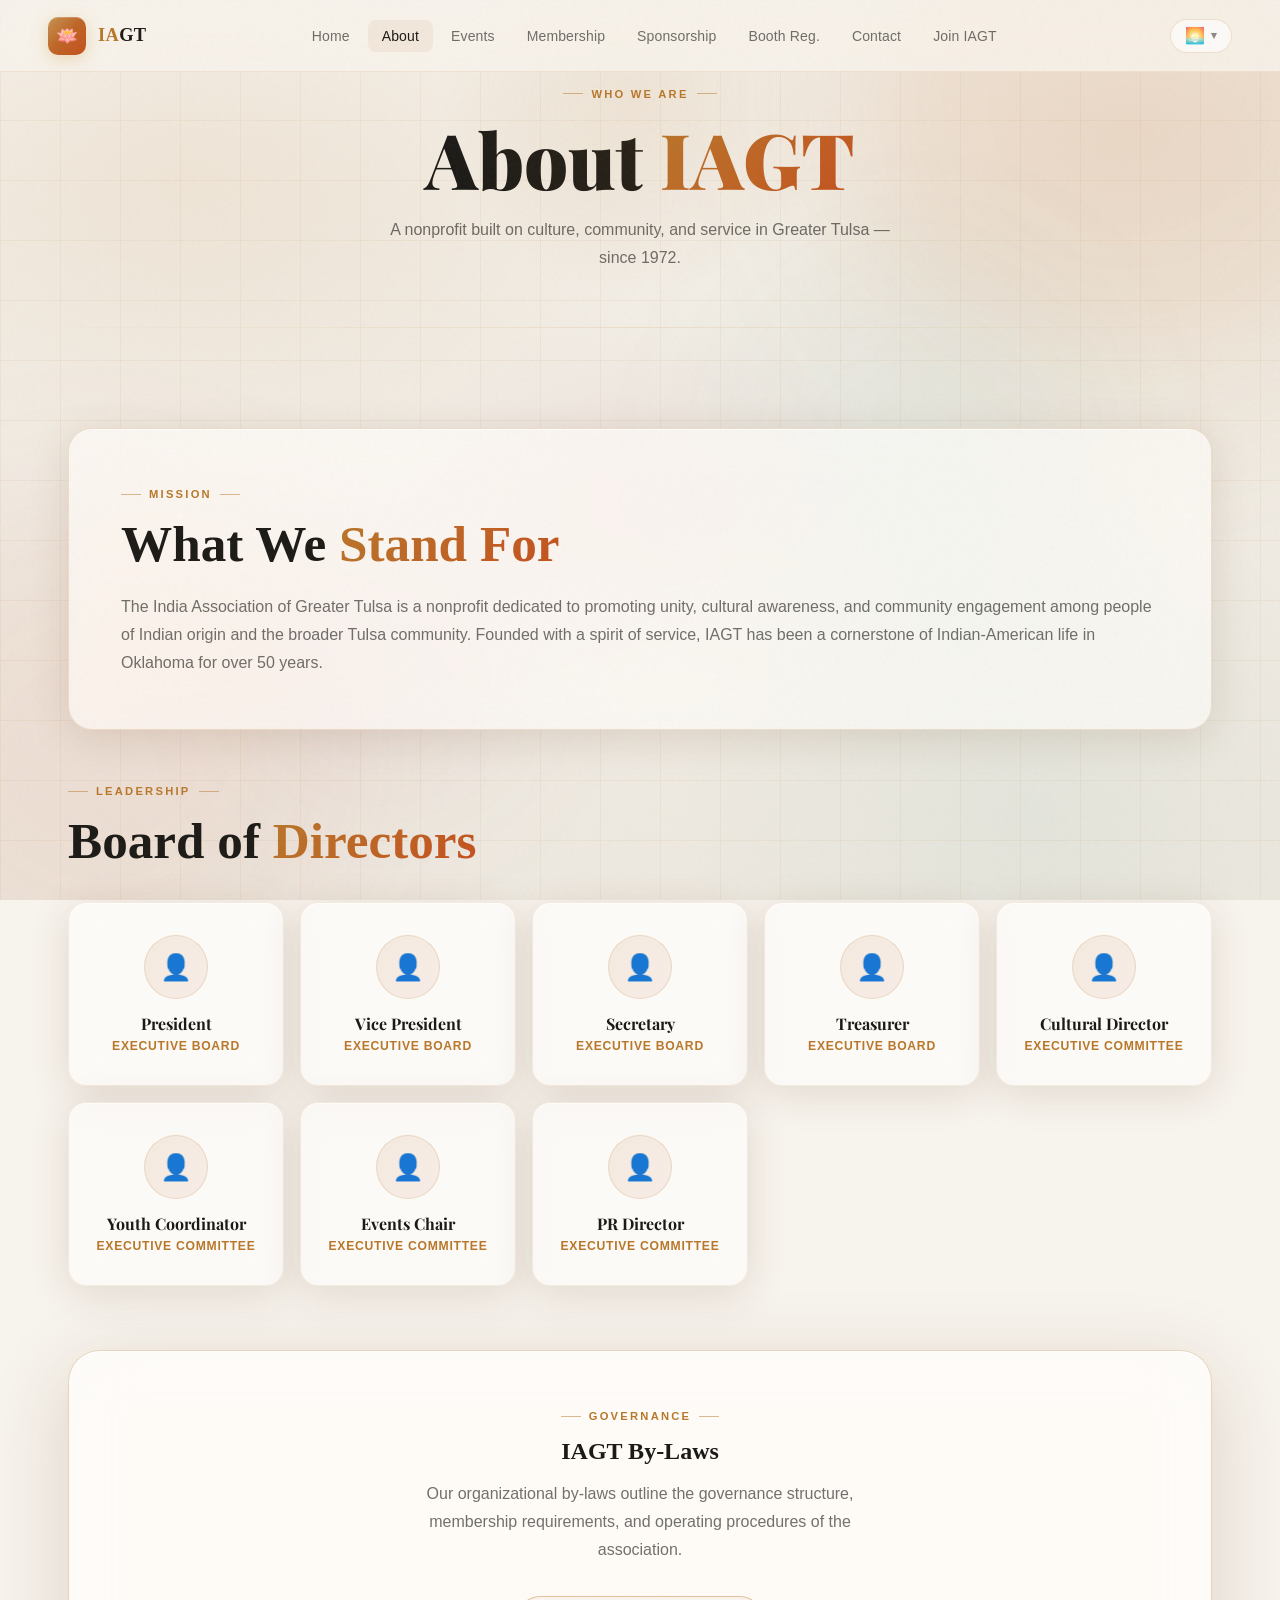
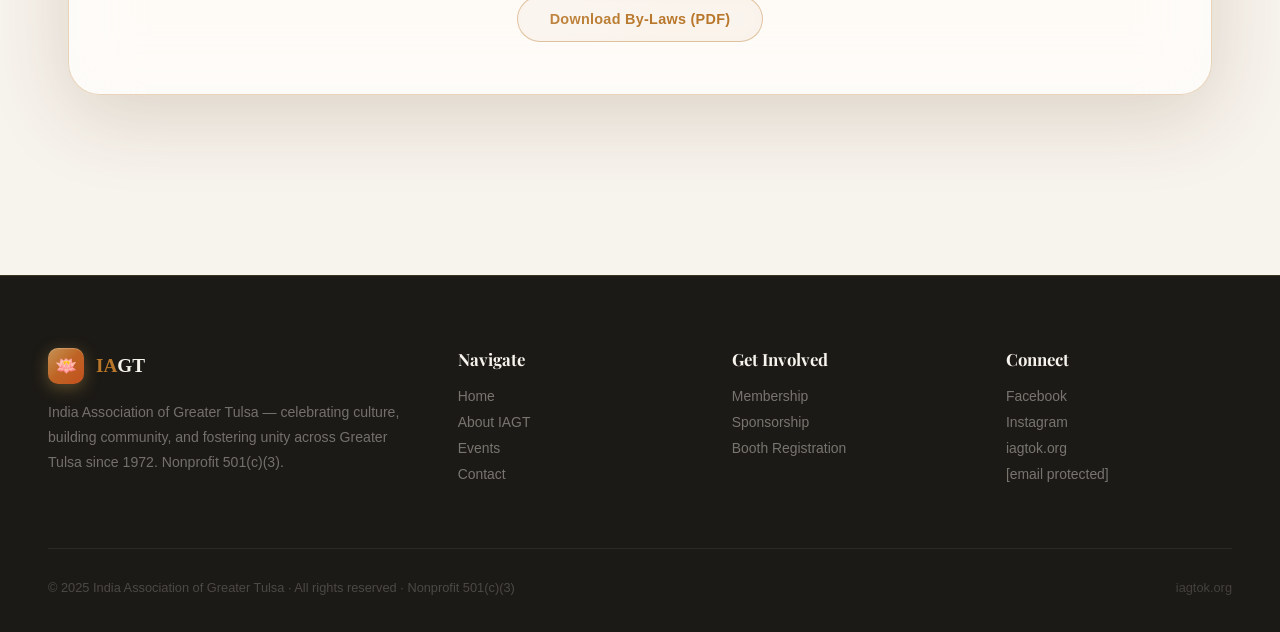
==== about.html @ c3355839 "First Commit" ====
<!DOCTYPE html>
<html lang="en" data-theme="parchment">
<head>
<meta charset="UTF-8">
<meta name="viewport" content="width=device-width, initial-scale=1.0">
<title>About — IAGT</title>
<link rel="preconnect" href="https://fonts.googleapis.com">
<link rel="preconnect" href="https://fonts.gstatic.com" crossorigin>
<link href="https://fonts.googleapis.com/css2?family=Playfair+Display:ital,wght@0,400;0,600;0,800;0,900;1,400;1,600&family=Outfit:wght@300;400;500;600;700&display=swap" rel="stylesheet">
<link rel="stylesheet" href="css/fonts.css">
<link rel="stylesheet" href="css/style.css">
</head>
<body data-active="about">

<!-- AMBIENT BACKGROUND -->
<div class="bg-scene" aria-hidden="true">
  <div class="bg-gradient"></div>
  <div class="bg-grid"></div>
  <div class="orb orb-1"></div>
  <div class="orb orb-2"></div>
  <div class="orb orb-3"></div>
  <div class="orb orb-4"></div>
</div>

<!-- ══════════════ NAVBAR ══════════════ -->
<nav id="nav">
  <a href="index.html" class="nav-logo">
    <div class="nav-logo-mark">🪷</div>
    <div class="nav-logo-text"><em>IA</em>GT</div>
  </a>
  <ul class="nav-links" id="navLinks">
    <li><a href="index.html"        data-page="home">Home</a></li>
    <li><a href="about.html"        data-page="about">About</a></li>
    <li><a href="events.html"       data-page="events">Events</a></li>
    <li><a href="membership.html"   data-page="membership">Membership</a></li>
    <li><a href="sponsorship.html"  data-page="sponsorship">Sponsorship</a></li>
    <li><a href="booth.html"        data-page="booth">Booth Reg.</a></li>
    <li><a href="contact.html"      data-page="contact">Contact</a></li>
    <li><a href="membership.html"   class="nav-cta">Join IAGT</a></li>
  </ul>
  <div class="hamburger" id="hamburger">
    <span></span><span></span><span></span>
  </div>
  <!-- THEME SWITCHER -->
  <div class="theme-switcher" id="themeSwitcher">
    <button class="theme-toggle-btn" id="themeToggleBtn" aria-label="Change theme">
      <span class="theme-icon" id="themeIcon">🌅</span>
      <span class="theme-chevron">▾</span>
    </button>
    <div class="theme-menu" id="themeMenu">
      <div class="theme-menu-title">Choose Theme</div>
      <button class="theme-option" data-theme="parchment">
        <span class="theme-swatch" style="background:linear-gradient(135deg,#F7F3ED,#B8772A)"></span>
        <span class="theme-option-text">
          <span class="theme-option-name">🌅 Parchment</span>
          <span class="theme-option-desc">Warm light</span>
        </span>
      </button>
      <button class="theme-option" data-theme="midnight">
        <span class="theme-swatch" style="background:linear-gradient(135deg,#0D0F1A,#D4A853)"></span>
        <span class="theme-option-text">
          <span class="theme-option-name">🌙 Midnight</span>
          <span class="theme-option-desc">Dark indigo</span>
        </span>
      </button>
      <button class="theme-option" data-theme="emerald">
        <span class="theme-swatch" style="background:linear-gradient(135deg,#F2F7F4,#2A7A52)"></span>
        <span class="theme-option-text">
          <span class="theme-option-name">🌿 Emerald</span>
          <span class="theme-option-desc">Fresh green</span>
        </span>
      </button>
      <button class="theme-option" data-theme="regal">
        <span class="theme-swatch" style="background:linear-gradient(135deg,#12091E,#D4A853)"></span>
        <span class="theme-option-text">
          <span class="theme-option-name">👑 Regal</span>
          <span class="theme-option-desc">Dark purple</span>
        </span>
      </button>
    </div>
  </div>
</nav>

<main>
<div class="page-hero">
    <div class="page-hero-glow"></div>
    <div class="eyebrow">Who We Are</div>
    <h1>About <span class="gold-text">IAGT</span></h1>
    <p>A nonprofit built on culture, community, and service in Greater Tulsa — since 1972.</p>
  </div>

  <div class="section">
    <div class="glass fade-up" style="padding:52px;margin-bottom:48px;">
      <div class="eyebrow">Mission</div>
      <h2 style="margin-bottom:20px;">What We <span class="gold-text">Stand For</span></h2>
      <p>The India Association of Greater Tulsa is a nonprofit dedicated to promoting unity, cultural awareness, and community engagement among people of Indian origin and the broader Tulsa community. Founded with a spirit of service, IAGT has been a cornerstone of Indian-American life in Oklahoma for over 50 years.</p>
    </div>

    <div style="margin-bottom:64px;">
      <div class="eyebrow">Leadership</div>
      <h2 style="margin-bottom:32px;">Board of <span class="gold-text">Directors</span></h2>
      <div class="board-grid">
        <div class="glass board-card fade-up">
          <div class="board-avatar">👤</div>
          <div class="board-name">President</div>
          <div class="board-role">Executive Board</div>
        </div>
        <div class="glass board-card fade-up d1">
          <div class="board-avatar">👤</div>
          <div class="board-name">Vice President</div>
          <div class="board-role">Executive Board</div>
        </div>
        <div class="glass board-card fade-up d2">
          <div class="board-avatar">👤</div>
          <div class="board-name">Secretary</div>
          <div class="board-role">Executive Board</div>
        </div>
        <div class="glass board-card fade-up d3">
          <div class="board-avatar">👤</div>
          <div class="board-name">Treasurer</div>
          <div class="board-role">Executive Board</div>
        </div>
        <div class="glass board-card fade-up d4">
          <div class="board-avatar">👤</div>
          <div class="board-name">Cultural Director</div>
          <div class="board-role">Executive Committee</div>
        </div>
        <div class="glass board-card fade-up d5">
          <div class="board-avatar">👤</div>
          <div class="board-name">Youth Coordinator</div>
          <div class="board-role">Executive Committee</div>
        </div>
        <div class="glass board-card fade-up">
          <div class="board-avatar">👤</div>
          <div class="board-name">Events Chair</div>
          <div class="board-role">Executive Committee</div>
        </div>
        <div class="glass board-card fade-up d1">
          <div class="board-avatar">👤</div>
          <div class="board-name">PR Director</div>
          <div class="board-role">Executive Committee</div>
        </div>
      </div>
    </div>

    <div class="glass-deep fade-up" style="padding:52px;text-align:center;">
      <div class="eyebrow">Governance</div>
      <h3 style="margin-bottom:16px;">IAGT By-Laws</h3>
      <p style="margin-bottom:32px;max-width:480px;margin-left:auto;margin-right:auto;">Our organizational by-laws outline the governance structure, membership requirements, and operating procedures of the association.</p>
      <a class="btn btn-outline" href="#">Download By-Laws (PDF)</a>
    </div>
  </div>

<!-- ════════════════════════════════════════
     EVENTS PAGE
     ════════════════════════════════════════ -->

</main>
<footer>
  <div class="footer-grid">
    <div class="footer-brand">
      <div style="display:flex;align-items:center;gap:12px;margin-bottom:4px;">
        <div class="nav-logo-mark" style="width:36px;height:36px;">🪷</div>
        <div class="footer-logo"><em>IA</em>GT</div>
      </div>
      <p>India Association of Greater Tulsa — celebrating culture, building community, and fostering unity across Greater Tulsa since 1972. Nonprofit 501(c)(3).</p>
    </div>
    <div class="footer-col">
      <h4>Navigate</h4>
      <a href="index.html">Home</a>
      <a href="about.html">About IAGT</a>
      <a href="events.html">Events</a>
      <a href="contact.html">Contact</a>
    </div>
    <div class="footer-col">
      <h4>Get Involved</h4>
      <a href="membership.html">Membership</a>
      <a href="sponsorship.html">Sponsorship</a>
      <a href="booth.html">Booth Registration</a>
    </div>
    <div class="footer-col">
      <h4>Connect</h4>
      <a href="#">Facebook</a>
      <a href="#">Instagram</a>
      <a href="#">iagtok.org</a>
      <a href="#"><span class="__cf_email__" data-cfemail="4e272028210e272f293a212560213c29">[email&#160;protected]</span></a>
    </div>
  </div>
  <div class="footer-bottom">
    <p>© 2025 India Association of Greater Tulsa · All rights reserved · Nonprofit 501(c)(3)</p>
    <p style="color:rgba(247,243,237,0.18);">iagtok.org</p>
  </div>
</footer>


<script src="js/main.js"></script>
</body>
</html>
---- css/fonts.css ----
/* LOCAL FONTS — loaded from ./fonts/ folder (if available after download-fonts.py) */
  @font-face {
    font-family: 'Playfair Display';
    src: local('Playfair Display'),
         url('./fonts/playfair-regular.woff2') format('woff2');
    font-weight: 400; font-style: normal; font-display: swap;
  }
  @font-face {
    font-family: 'Playfair Display';
    src: local('Playfair Display Italic'),
         url('./fonts/playfair-italic.woff2') format('woff2');
    font-weight: 400; font-style: italic; font-display: swap;
  }
  @font-face {
    font-family: 'Playfair Display';
    src: local('Playfair Display SemiBold'),
         url('./fonts/playfair-600.woff2') format('woff2');
    font-weight: 600; font-style: normal; font-display: swap;
  }
  @font-face {
    font-family: 'Playfair Display';
    src: local('Playfair Display SemiBold Italic'),
         url('./fonts/playfair-600-italic.woff2') format('woff2');
    font-weight: 600; font-style: italic; font-display: swap;
  }
  @font-face {
    font-family: 'Playfair Display';
    src: local('Playfair Display ExtraBold'),
         url('./fonts/playfair-800.woff2') format('woff2');
    font-weight: 800; font-style: normal; font-display: swap;
  }
  @font-face {
    font-family: 'Playfair Display';
    src: local('Playfair Display Black'),
         url('./fonts/playfair-900.woff2') format('woff2');
    font-weight: 900; font-style: normal; font-display: swap;
  }
  @font-face {
    font-family: 'Outfit';
    src: local('Outfit Light'),
         url('./fonts/outfit-300.woff2') format('woff2');
    font-weight: 300; font-style: normal; font-display: swap;
  }
  @font-face {
    font-family: 'Outfit';
    src: local('Outfit'),
         url('./fonts/outfit-400.woff2') format('woff2');
    font-weight: 400; font-style: normal; font-display: swap;
  }
  @font-face {
    font-family: 'Outfit';
    src: local('Outfit Medium'),
         url('./fonts/outfit-500.woff2') format('woff2');
    font-weight: 500; font-style: normal; font-display: swap;
  }
  @font-face {
    font-family: 'Outfit';
    src: local('Outfit SemiBold'),
         url('./fonts/outfit-600.woff2') format('woff2');
    font-weight: 600; font-style: normal; font-display: swap;
  }
  @font-face {
    font-family: 'Outfit';
    src: local('Outfit Bold'),
         url('./fonts/outfit-700.woff2') format('woff2');
    font-weight: 700; font-style: normal; font-display: swap;
  }

  /* SYSTEM FONT FALLBACKS — defined upfront so design still works if no fonts load */
  :root {
    --font-display: 'Playfair Display', Georgia, 'Times New Roman', 'Book Antiqua', Palatino, serif;
    --font-body: 'Outfit', 'Trebuchet MS', 'Segoe UI', 'Helvetica Neue', Arial, sans-serif;
  }
---- css/style.css ----
/* ══════════════════════════════════════════════════════
   MULTI-THEME DESIGN SYSTEM
   4 Themes: Parchment (default) | Midnight | Emerald | Regal
   Applied via data-theme="..." on <html> element
   ══════════════════════════════════════════════════════ */

/* ── THEME 1: Warm Parchment (default, light) ── */
:root,
[data-theme="parchment"] {
  --ink:        #F7F3ED;
  --ink-mid:    #EDE8E0;
  --ink-soft:   #E4DDD3;
  --gold:       #B8772A;
  --gold-light: #C9894A;
  --gold-pale:  rgba(184,119,42,0.10);
  --gold-glow:  rgba(184,119,42,0.20);
  --ember:      #C4501E;
  --blush:      #A84060;
  --teal:       #1E8C84;
  --cream:      #1C1A16;
  --white:      #FFFFFF;
  --glass-1:    rgba(255,255,255,0.45);
  --glass-2:    rgba(255,255,255,0.60);
  --glass-3:    rgba(255,255,255,0.72);
  --glass-4:    rgba(255,255,255,0.85);
  --glass-border-1: rgba(184,119,42,0.12);
  --glass-border-2: rgba(184,119,42,0.20);
  --glass-border-3: rgba(184,119,42,0.30);
  --shadow-sm:  0 2px 12px rgba(100,60,20,0.10);
  --shadow-md:  0 8px 40px rgba(100,60,20,0.14);
  --shadow-lg:  0 20px 80px rgba(100,60,20,0.18);
  --glow-gold:  0 0 40px rgba(184,119,42,0.15);
  --glow-ember: 0 0 40px rgba(196,80,30,0.15);
  --text-primary:  #1C1A16;
  --text-secondary: rgba(28,26,22,0.62);
  --text-muted:    rgba(28,26,22,0.45);
  --nav-bg:        rgba(247,243,237,0.82);
  --nav-bg-scroll: rgba(247,243,237,0.96);
  --nav-border:    rgba(184,119,42,0.12);
  --footer-bg:     #1C1A16;
  --orb1-color: rgba(184,119,42,0.10);
  --orb2-color: rgba(196,80,30,0.07);
  --orb3-color: rgba(30,140,132,0.05);
  --orb4-color: rgba(168,64,96,0.06);
  --bg-base: linear-gradient(170deg, #F7F3ED 0%, #F2EDE5 40%, #EDE8DF 100%);
  --grid-line: rgba(184,119,42,0.07);
  --ring-color: rgba(184,119,42,0.12);
  --hero-card-bg: rgba(255,255,255,0.52);
  --hero-card-border: rgba(255,255,255,0.80);
  --input-bg: rgba(255,255,255,0.65);
  --input-border: rgba(184,119,42,0.16);
  --input-focus-border: rgba(184,119,42,0.40);
  --input-text: #1C1A16;
  --stat-bg: rgba(255,255,255,0.55);
  --stat-hover: rgba(255,255,255,0.80);
  --stat-border: rgba(184,119,42,0.15);
  --card-bg: rgba(255,255,255,0.55);
  --card-hover: rgba(255,255,255,0.82);
  --card-border: rgba(184,119,42,0.12);
  --card-hover-border: rgba(184,119,42,0.22);
  --pill-bg: rgba(255,255,255,0.68);
  --pill-text: rgba(28,26,22,0.65);
  --r-sm: 12px; --r-md: 18px; --r-lg: 24px; --r-xl: 32px; --r-pill: 100px;
}

/* ── THEME 2: Midnight (dark, indigo + gold) ── */
[data-theme="midnight"] {
  --ink:        #0D0F1A;
  --ink-mid:    #1A1D2E;
  --ink-soft:   #252840;
  --gold:       #D4A853;
  --gold-light: #E8C178;
  --gold-pale:  rgba(212,168,83,0.12);
  --gold-glow:  rgba(212,168,83,0.25);
  --ember:      #E86C3A;
  --blush:      #C4647A;
  --teal:       #3ABCB4;
  --cream:      #FBF8F2;
  --white:      #FFFFFF;
  --glass-1:    rgba(255,255,255,0.05);
  --glass-2:    rgba(255,255,255,0.09);
  --glass-3:    rgba(255,255,255,0.14);
  --glass-4:    rgba(255,255,255,0.22);
  --glass-border-1: rgba(255,255,255,0.10);
  --glass-border-2: rgba(255,255,255,0.18);
  --glass-border-3: rgba(255,255,255,0.28);
  --shadow-sm:  0 2px 12px rgba(0,0,0,0.30);
  --shadow-md:  0 8px 40px rgba(0,0,0,0.40);
  --shadow-lg:  0 20px 80px rgba(0,0,0,0.50);
  --glow-gold:  0 0 40px rgba(212,168,83,0.20);
  --glow-ember: 0 0 40px rgba(232,108,58,0.20);
  --text-primary:  #FBF8F2;
  --text-secondary: rgba(251,248,242,0.65);
  --text-muted:    rgba(251,248,242,0.40);
  --nav-bg:        rgba(13,15,26,0.72);
  --nav-bg-scroll: rgba(13,15,26,0.92);
  --nav-border:    rgba(255,255,255,0.10);
  --footer-bg:     #060709;
  --orb1-color: rgba(212,168,83,0.12);
  --orb2-color: rgba(200,100,122,0.08);
  --orb3-color: rgba(58,188,180,0.07);
  --orb4-color: rgba(232,108,58,0.08);
  --bg-base: linear-gradient(170deg, #0D0F1A 0%, #111428 40%, #0F1020 100%);
  --grid-line: rgba(212,168,83,0.04);
  --ring-color: rgba(212,168,83,0.12);
  --hero-card-bg: rgba(255,255,255,0.04);
  --hero-card-border: rgba(255,255,255,0.12);
  --input-bg: rgba(255,255,255,0.06);
  --input-border: rgba(255,255,255,0.12);
  --input-focus-border: rgba(212,168,83,0.45);
  --input-text: #FBF8F2;
  --stat-bg: rgba(255,255,255,0.05);
  --stat-hover: rgba(255,255,255,0.09);
  --stat-border: rgba(255,255,255,0.10);
  --card-bg: rgba(255,255,255,0.05);
  --card-hover: rgba(255,255,255,0.10);
  --card-border: rgba(255,255,255,0.10);
  --card-hover-border: rgba(212,168,83,0.25);
  --pill-bg: rgba(255,255,255,0.09);
  --pill-text: rgba(251,248,242,0.65);
  --r-sm: 12px; --r-md: 18px; --r-lg: 24px; --r-xl: 32px; --r-pill: 100px;
}

/* ── THEME 3: Emerald (light, green + gold) ── */
[data-theme="emerald"] {
  --ink:        #F2F7F4;
  --ink-mid:    #E4EFE9;
  --ink-soft:   #D5E7DD;
  --gold:       #2A7A52;
  --gold-light: #3A9466;
  --gold-pale:  rgba(42,122,82,0.10);
  --gold-glow:  rgba(42,122,82,0.20);
  --ember:      #B8772A;
  --blush:      #7A2A5A;
  --teal:       #1A6B60;
  --cream:      #0F2018;
  --white:      #FFFFFF;
  --glass-1:    rgba(255,255,255,0.45);
  --glass-2:    rgba(255,255,255,0.60);
  --glass-3:    rgba(255,255,255,0.72);
  --glass-4:    rgba(255,255,255,0.85);
  --glass-border-1: rgba(42,122,82,0.12);
  --glass-border-2: rgba(42,122,82,0.20);
  --glass-border-3: rgba(42,122,82,0.30);
  --shadow-sm:  0 2px 12px rgba(20,60,40,0.10);
  --shadow-md:  0 8px 40px rgba(20,60,40,0.14);
  --shadow-lg:  0 20px 80px rgba(20,60,40,0.18);
  --glow-gold:  0 0 40px rgba(42,122,82,0.18);
  --glow-ember: 0 0 40px rgba(184,119,42,0.18);
  --text-primary:  #0F2018;
  --text-secondary: rgba(15,32,24,0.62);
  --text-muted:    rgba(15,32,24,0.45);
  --nav-bg:        rgba(242,247,244,0.85);
  --nav-bg-scroll: rgba(242,247,244,0.96);
  --nav-border:    rgba(42,122,82,0.14);
  --footer-bg:     #0F2018;
  --orb1-color: rgba(42,122,82,0.10);
  --orb2-color: rgba(184,119,42,0.07);
  --orb3-color: rgba(26,107,96,0.06);
  --orb4-color: rgba(122,42,90,0.05);
  --bg-base: linear-gradient(170deg, #F2F7F4 0%, #EAF3EE 40%, #E0EDE7 100%);
  --grid-line: rgba(42,122,82,0.07);
  --ring-color: rgba(42,122,82,0.12);
  --hero-card-bg: rgba(255,255,255,0.55);
  --hero-card-border: rgba(255,255,255,0.85);
  --input-bg: rgba(255,255,255,0.65);
  --input-border: rgba(42,122,82,0.18);
  --input-focus-border: rgba(42,122,82,0.42);
  --input-text: #0F2018;
  --stat-bg: rgba(255,255,255,0.55);
  --stat-hover: rgba(255,255,255,0.80);
  --stat-border: rgba(42,122,82,0.15);
  --card-bg: rgba(255,255,255,0.55);
  --card-hover: rgba(255,255,255,0.82);
  --card-border: rgba(42,122,82,0.12);
  --card-hover-border: rgba(42,122,82,0.25);
  --pill-bg: rgba(255,255,255,0.68);
  --pill-text: rgba(15,32,24,0.65);
  --r-sm: 12px; --r-md: 18px; --r-lg: 24px; --r-xl: 32px; --r-pill: 100px;
}

/* ── THEME 4: Regal (dark, deep purple + gold) ── */
[data-theme="regal"] {
  --ink:        #12091E;
  --ink-mid:    #1C1030;
  --ink-soft:   #261840;
  --gold:       #D4A853;
  --gold-light: #E8C178;
  --gold-pale:  rgba(212,168,83,0.12);
  --gold-glow:  rgba(212,168,83,0.25);
  --ember:      #C45A8A;
  --blush:      #9A4AC4;
  --teal:       #6A5ACD;
  --cream:      #F5F0FF;
  --white:      #FFFFFF;
  --glass-1:    rgba(255,255,255,0.04);
  --glass-2:    rgba(255,255,255,0.08);
  --glass-3:    rgba(255,255,255,0.13);
  --glass-4:    rgba(255,255,255,0.20);
  --glass-border-1: rgba(212,168,83,0.10);
  --glass-border-2: rgba(212,168,83,0.18);
  --glass-border-3: rgba(212,168,83,0.28);
  --shadow-sm:  0 2px 12px rgba(0,0,0,0.40);
  --shadow-md:  0 8px 40px rgba(0,0,0,0.50);
  --shadow-lg:  0 20px 80px rgba(0,0,0,0.60);
  --glow-gold:  0 0 40px rgba(212,168,83,0.25);
  --glow-ember: 0 0 40px rgba(196,90,138,0.25);
  --text-primary:  #F5F0FF;
  --text-secondary: rgba(245,240,255,0.65);
  --text-muted:    rgba(245,240,255,0.40);
  --nav-bg:        rgba(18,9,30,0.75);
  --nav-bg-scroll: rgba(18,9,30,0.94);
  --nav-border:    rgba(212,168,83,0.12);
  --footer-bg:     #080412;
  --orb1-color: rgba(212,168,83,0.12);
  --orb2-color: rgba(154,74,196,0.12);
  --orb3-color: rgba(196,90,138,0.08);
  --orb4-color: rgba(106,90,205,0.10);
  --bg-base: linear-gradient(170deg, #12091E 0%, #16102A 40%, #120E24 100%);
  --grid-line: rgba(212,168,83,0.04);
  --ring-color: rgba(212,168,83,0.14);
  --hero-card-bg: rgba(255,255,255,0.04);
  --hero-card-border: rgba(212,168,83,0.14);
  --input-bg: rgba(255,255,255,0.05);
  --input-border: rgba(212,168,83,0.15);
  --input-focus-border: rgba(212,168,83,0.45);
  --input-text: #F5F0FF;
  --stat-bg: rgba(255,255,255,0.04);
  --stat-hover: rgba(255,255,255,0.08);
  --stat-border: rgba(212,168,83,0.12);
  --card-bg: rgba(255,255,255,0.04);
  --card-hover: rgba(255,255,255,0.09);
  --card-border: rgba(212,168,83,0.10);
  --card-hover-border: rgba(212,168,83,0.28);
  --pill-bg: rgba(255,255,255,0.07);
  --pill-text: rgba(245,240,255,0.65);
  --r-sm: 12px; --r-md: 18px; --r-lg: 24px; --r-xl: 32px; --r-pill: 100px;
}

*, *::before, *::after { box-sizing: border-box; margin: 0; padding: 0; }

html { scroll-behavior: smooth; }

body {
  font-family: var(--font-body);
  background: var(--ink);
  color: var(--cream);
  overflow-x: hidden;
  min-height: 100vh;
}

/* ── NOISE TEXTURE OVERLAY ── */
body::after {
  content: '';
  position: fixed;
  inset: 0;
  background-image: url("data:image/svg+xml,%3Csvg viewBox='0 0 256 256' xmlns='http://www.w3.org/2000/svg'%3E%3Cfilter id='noise'%3E%3CfeTurbulence type='fractalNoise' baseFrequency='0.9' numOctaves='4' stitchTiles='stitch'/%3E%3C/filter%3E%3Crect width='100%25' height='100%25' filter='url(%23noise)' opacity='1'/%3E%3C/svg%3E");
  opacity: 0.035;
  pointer-events: none;
  z-index: 9999;
}

/* ── PAGES ── */
main { min-height: 100vh; position: relative; }


/* ═══════════════ BACKGROUND SYSTEM ═══════════════ */
.bg-scene {
  position: fixed;
  inset: 0;
  z-index: 0;
  overflow: hidden;
  pointer-events: none;
}
.bg-gradient {
  position: absolute;
  inset: 0;
  background:
    radial-gradient(ellipse 70% 60% at 15% 20%, var(--orb1-color) 0%, transparent 55%),
    radial-gradient(ellipse 60% 50% at 88% 15%, var(--orb2-color) 0%, transparent 50%),
    radial-gradient(ellipse 50% 70% at 80% 90%, var(--orb3-color) 0%, transparent 55%),
    radial-gradient(ellipse 40% 40% at 50% 55%, var(--orb4-color) 0%, transparent 50%),
    var(--bg-base);
}
.orb {
  position: absolute;
  border-radius: 50%;
  filter: blur(80px);
  will-change: transform;
}
.orb-1 { width:600px;height:600px;background:var(--orb1-color);top:-200px;right:-150px;animation:drift1 20s ease-in-out infinite alternate; }
.orb-2 { width:500px;height:500px;background:var(--orb2-color);bottom:-100px;left:-150px;animation:drift2 25s ease-in-out infinite alternate; }
.orb-3 { width:350px;height:350px;background:var(--orb3-color);top:30%;right:15%;animation:drift3 18s ease-in-out infinite alternate; }
.orb-4 { width:250px;height:250px;background:var(--orb4-color);top:60%;left:20%;animation:drift4 22s ease-in-out infinite alternate; }

@keyframes drift1 { 0%{transform:translate(0,0) scale(1)} 100%{transform:translate(-40px,60px) scale(1.12)} }
@keyframes drift2 { 0%{transform:translate(0,0) scale(1)} 100%{transform:translate(50px,-40px) scale(1.08)} }
@keyframes drift3 { 0%{transform:translate(0,0) scale(1)} 100%{transform:translate(-30px,40px) scale(1.15)} }
@keyframes drift4 { 0%{transform:translate(0,0) scale(1)} 100%{transform:translate(35px,-30px) scale(0.92)} }

/* Grid lines */
.bg-grid {
  position: absolute;
  inset: 0;
  background-image:
    linear-gradient(var(--grid-line) 1px, transparent 1px),
    linear-gradient(90deg, var(--grid-line) 1px, transparent 1px);
  background-size: 60px 60px;
}

/* ═══════════════ NAVBAR ═══════════════ */
nav {
  position: fixed;
  top: 0; left: 0; right: 0;
  height: 72px;
  z-index: 1000;
  padding: 0 48px;
  display: flex;
  align-items: center;
  justify-content: space-between;
  backdrop-filter: blur(24px) saturate(180%);
  -webkit-backdrop-filter: blur(24px) saturate(180%);
  background: var(--nav-bg);
  border-bottom: 1px solid var(--nav-border);
  transition: all 0.4s ease;
}
nav.scrolled {
  background: var(--nav-bg-scroll);
  border-bottom-color: var(--nav-border);
  box-shadow: 0 1px 0 rgba(184,119,42,0.06), 0 4px 24px rgba(100,60,20,0.08);
}

.nav-logo { display:flex;align-items:center;gap:12px;cursor:pointer;text-decoration:none; }
.nav-logo-mark {
  width: 38px; height: 38px;
  border-radius: 10px;
  background: linear-gradient(135deg, var(--gold) 0%, var(--ember) 100%);
  display: flex; align-items: center; justify-content: center;
  font-size: 18px;
  box-shadow: 0 4px 16px rgba(212,168,83,0.35), inset 0 1px 0 rgba(255,255,255,0.2);
  position: relative;
  overflow: hidden;
}
.nav-logo-mark::before {
  content: '';
  position: absolute;
  inset: 0;
  background: linear-gradient(135deg, rgba(255,255,255,0.2) 0%, transparent 50%);
}
.nav-logo-text {
  font-family: var(--font-display);
  font-weight: 800;
  font-size: 1.15rem;
  color: var(--text-primary);
  letter-spacing: 0.02em;
}
.nav-logo-text em { font-style: normal; color: var(--gold); }

.nav-links { display:flex;align-items:center;gap:4px;list-style:none; }
.nav-links a {
  text-decoration: none;
  color: var(--text-secondary);
  font-size: 0.875rem;
  font-weight: 500;
  padding: 8px 14px;
  border-radius: 8px;
  cursor: pointer;
  transition: all 0.2s ease;
  letter-spacing: 0.01em;
}
.nav-links a:hover, .nav-links a.active {
  color: var(--text-primary);
  background: rgba(184,119,42,0.08);
}
.nav-cta-pill {
  background: linear-gradient(135deg, var(--gold), var(--ember)) !important;
  color: #fff !important;
  font-weight: 600 !important;
  padding: 9px 22px !important;
  border-radius: var(--r-pill) !important;
  box-shadow: 0 4px 20px rgba(184,119,42,0.30), inset 0 1px 0 rgba(255,255,255,0.2) !important;
}
.nav-cta-pill:hover { transform: translateY(-1px); box-shadow: 0 8px 28px rgba(184,119,42,0.40) !important; }

.hamburger { display:none;flex-direction:column;gap:5px;cursor:pointer; }
.hamburger span { display:block;width:24px;height:2px;background:var(--text-primary);border-radius:2px;transition:0.3s; }

/* ═══════════════ GLASS CARDS ═══════════════ */
.glass {
  backdrop-filter: blur(20px) saturate(160%);
  -webkit-backdrop-filter: blur(20px) saturate(160%);
  background: var(--glass-2);
  border: 1px solid var(--glass-border-2);
  border-radius: var(--r-lg);
  box-shadow: var(--shadow-md), inset 0 1px 0 rgba(255,255,255,0.7);
  position: relative;
  overflow: hidden;
}
.glass::before {
  content: '';
  position: absolute;
  top: 0; left: 0; right: 0;
  height: 1px;
  background: linear-gradient(90deg, transparent, rgba(255,255,255,0.9), transparent);
}
.glass-deep {
  backdrop-filter: blur(32px) saturate(200%);
  -webkit-backdrop-filter: blur(32px) saturate(200%);
  background: rgba(255,255,255,0.68);
  border: 1px solid var(--glass-border-3);
  border-radius: var(--r-xl);
  box-shadow: var(--shadow-lg), inset 0 1px 0 rgba(255,255,255,0.9);
  position: relative;
  overflow: hidden;
}
.glass-deep::before {
  content: '';
  position: absolute;
  top: 0; left: 0; right: 0;
  height: 1px;
  background: linear-gradient(90deg, transparent, rgba(255,255,255,1), transparent);
}

/* ═══════════════ 3D TILT SYSTEM ═══════════════ */
.tilt-card {
  transition: transform 0.15s ease, box-shadow 0.15s ease;
  transform-style: preserve-3d;
  perspective: 800px;
  will-change: transform;
}

/* ═══════════════ TYPOGRAPHY ═══════════════ */
h1, h2, h3 { font-family: var(--font-display); line-height: 1.1; }
h1 { font-size: clamp(3rem, 6vw, 5.5rem); font-weight: 900; color: var(--text-primary); }
h2 { font-size: clamp(2rem, 4vw, 3.2rem); font-weight: 800; color: var(--text-primary); }
h3 { font-size: 1.5rem; font-weight: 600; color: var(--text-primary); }
p  { font-size: 1rem; line-height: 1.75; color: var(--text-secondary); }

.eyebrow {
  display: inline-flex;
  align-items: center;
  gap: 8px;
  font-size: 0.7rem;
  font-weight: 700;
  letter-spacing: 0.2em;
  text-transform: uppercase;
  color: var(--gold);
  margin-bottom: 16px;
}
.eyebrow::before, .eyebrow::after {
  content: '';
  display: block;
  width: 20px;
  height: 1px;
  background: var(--gold);
  opacity: 0.5;
}

.gold-text {
  background: linear-gradient(135deg, var(--gold), var(--ember));
  -webkit-background-clip: text;
  -webkit-text-fill-color: transparent;
  background-clip: text;
}

/* ═══════════════ BUTTONS ═══════════════ */
.btn {
  display: inline-flex;
  align-items: center;
  justify-content: center;
  gap: 8px;
  padding: 14px 32px;
  border-radius: var(--r-pill);
  font-family: var(--font-body);
  font-size: 0.9rem;
  font-weight: 600;
  text-decoration: none;
  cursor: pointer;
  border: none;
  letter-spacing: 0.02em;
  transition: all 0.3s cubic-bezier(0.34,1.56,0.64,1);
  position: relative;
  overflow: hidden;
  white-space: nowrap;
}
.btn::before {
  content: '';
  position: absolute;
  inset: 0;
  background: linear-gradient(135deg, rgba(255,255,255,0.15) 0%, transparent 60%);
  border-radius: inherit;
  opacity: 1;
}

/* Primary — Radiant gold */
.btn-primary {
  background: linear-gradient(135deg, var(--gold) 0%, var(--ember) 100%);
  color: #fff;
  box-shadow: 0 4px 24px rgba(212,168,83,0.38), 0 1px 0 rgba(255,255,255,0.15) inset;
}
.btn-primary:hover {
  transform: translateY(-3px) scale(1.02);
  box-shadow: 0 12px 40px rgba(212,168,83,0.5), 0 1px 0 rgba(255,255,255,0.2) inset;
}

/* Secondary — frosted light glass */
.btn-secondary {
  backdrop-filter: blur(16px);
  -webkit-backdrop-filter: blur(16px);
  background: var(--glass-2);
  color: var(--text-primary);
  border: 1px solid var(--glass-border-1);
  box-shadow: var(--shadow-sm), inset 0 1px 0 rgba(255,255,255,0.8);
}
.btn-secondary:hover {
  transform: translateY(-3px) scale(1.02);
  background: rgba(255,255,255,0.85);
  border-color: rgba(184,119,42,0.35);
  box-shadow: var(--shadow-md), inset 0 1px 0 rgba(255,255,255,0.9);
}

/* Outline — amber border glass */
.btn-outline {
  backdrop-filter: blur(12px);
  -webkit-backdrop-filter: blur(12px);
  background: rgba(184,119,42,0.07);
  color: var(--gold);
  border: 1.5px solid rgba(184,119,42,0.40);
  box-shadow: 0 0 0 0 rgba(184,119,42,0);
}
.btn-outline:hover {
  transform: translateY(-3px) scale(1.02);
  background: rgba(184,119,42,0.12);
  border-color: var(--gold);
  box-shadow: 0 0 24px rgba(184,119,42,0.18), inset 0 1px 0 rgba(255,255,255,0.6);
  color: var(--ember);
}

.btn:active { transform: scale(0.98) translateY(0); }

/* ═══════════════ SECTION WRAPPER ═══════════════ */
.section { padding: 100px 48px; max-width: 1240px; margin: 0 auto; position: relative; z-index: 1; }
.section-sm { padding: 60px 48px; max-width: 1240px; margin: 0 auto; position: relative; z-index: 1; }

/* ═══════════════ FADE ANIMATIONS ═══════════════ */
.fade-up {
  opacity: 0;
  transform: translateY(32px);
  transition: opacity 0.7s cubic-bezier(0.16,1,0.3,1), transform 0.7s cubic-bezier(0.16,1,0.3,1);
}
.fade-up.visible { opacity: 1; transform: translateY(0); }
.fade-up.d1 { transition-delay: 0.08s; }
.fade-up.d2 { transition-delay: 0.16s; }
.fade-up.d3 { transition-delay: 0.24s; }
.fade-up.d4 { transition-delay: 0.32s; }
.fade-up.d5 { transition-delay: 0.40s; }

/* ═══════════════════════════════════════════════
   HOME PAGE
   ═══════════════════════════════════════════════ */

/* ── HERO ── */
.hero {
  min-height: calc(100vh - 72px);
  display: flex;
  align-items: center;
  justify-content: center;
  padding: 80px 48px 60px;
  position: relative;
  z-index: 1;
  perspective: 1200px;
}

.hero-inner {
  max-width: 860px;
  text-align: center;
  position: relative;
}

/* Floating lotus mandala rings */
.hero-ring {
  position: absolute;
  border-radius: 50%;
  border: 1px solid var(--ring-color);
  pointer-events: none;
  animation: ringPulse 6s ease-in-out infinite;
}
.ring-1 { width:320px;height:320px;top:50%;left:50%;transform:translate(-50%,-50%);animation-delay:0s; }
.ring-2 { width:500px;height:500px;top:50%;left:50%;transform:translate(-50%,-50%);animation-delay:1s; }
.ring-3 { width:700px;height:700px;top:50%;left:50%;transform:translate(-50%,-50%);animation-delay:2s; }
@keyframes ringPulse {
  0%,100% { opacity:0.4; transform:translate(-50%,-50%) scale(1); }
  50%      { opacity:0.15; transform:translate(-50%,-50%) scale(1.04); }
}

.hero-badge {
  display: inline-flex;
  align-items: center;
  gap: 8px;
  padding: 8px 20px;
  border-radius: var(--r-pill);
  background: var(--glass-2);
  border: 1px solid var(--glass-border-2);
  backdrop-filter: blur(12px);
  font-size: 0.78rem;
  font-weight: 600;
  color: var(--gold);
  letter-spacing: 0.1em;
  text-transform: uppercase;
  margin-bottom: 32px;
  box-shadow: 0 2px 12px rgba(100,60,20,0.08), inset 0 1px 0 rgba(255,255,255,0.9);
}
.hero-badge-dot { width:6px;height:6px;border-radius:50%;background:var(--gold);animation:pulse 2s infinite; }
@keyframes pulse { 0%,100%{opacity:1;transform:scale(1)} 50%{opacity:0.5;transform:scale(1.3)} }

.hero-title { margin-bottom: 24px; letter-spacing: -0.02em; }
.hero-sub {
  font-family: var(--font-display);
  font-size: clamp(1.1rem,2vw,1.4rem);
  font-style: italic;
  color: var(--gold);
  margin-bottom: 28px;
  font-weight: 400;
}
.hero-desc { font-size: 1.1rem; line-height: 1.8; color: var(--text-secondary); margin-bottom: 48px; max-width: 560px; margin-left: auto; margin-right: auto; }
.hero-btns { display:flex;gap:16px;justify-content:center;flex-wrap:wrap; }

/* 3D hero card */
.hero-card-3d {
  padding: 64px 56px;
  background: var(--hero-card-bg);
  backdrop-filter: blur(28px) saturate(180%);
  -webkit-backdrop-filter: blur(28px) saturate(180%);
  border: 1px solid var(--hero-card-border);
  border-radius: 28px;
  box-shadow:
    0 0 0 1px rgba(184,119,42,0.08),
    0 30px 100px rgba(100,60,20,0.14),
    inset 0 1px 0 rgba(255,255,255,0.95),
    inset 0 -1px 0 rgba(184,119,42,0.06);
  transform: perspective(1000px) rotateX(2deg);
  transition: transform 0.5s ease;
  position: relative;
  z-index: 2;
}
.hero-card-3d:hover { transform: perspective(1000px) rotateX(0deg) translateY(-4px); }

/* Gold line accent */
.hero-gold-line {
  width: 80px;
  height: 2px;
  background: linear-gradient(90deg, transparent, var(--gold), transparent);
  margin: 0 auto 28px;
}

/* ── STATS STRIP ── */
.stats-strip {
  display: grid;
  grid-template-columns: repeat(4, 1fr);
  gap: 1px;
  background: var(--glass-border-1);
  border: 1px solid var(--stat-border);
  border-radius: var(--r-lg);
  overflow: hidden;
  margin-bottom: 80px;
}
.stat-item {
  padding: 32px 24px;
  text-align: center;
  background: var(--stat-bg);
  backdrop-filter: blur(16px);
  transition: background 0.25s;
}
.stat-item:hover { background: var(--stat-hover); }
.stat-num {
  font-family: var(--font-display);
  font-size: 2.6rem;
  font-weight: 900;
  background: linear-gradient(135deg, var(--gold), var(--ember));
  -webkit-background-clip: text;
  -webkit-text-fill-color: transparent;
  background-clip: text;
  line-height: 1;
  margin-bottom: 8px;
}
.stat-label { font-size: 0.82rem; color: var(--text-muted); font-weight: 500; text-transform: uppercase; letter-spacing: 0.1em; }

/* ── MISSION ── */
.mission-grid {
  display: grid;
  grid-template-columns: 1fr 1fr;
  gap: 32px;
  align-items: center;
}
.mission-text { padding: 52px; }
.mission-text p { margin-bottom: 20px; }
.mission-visual {
  position: relative;
  aspect-ratio: 1;
  display: flex;
  align-items: center;
  justify-content: center;
  perspective: 600px;
}
.mission-orb-card {
  width: 85%;
  aspect-ratio: 1;
  border-radius: 50%;
  background: radial-gradient(ellipse at 35% 35%, rgba(212,168,83,0.3), rgba(232,108,58,0.15), rgba(58,188,180,0.08));
  border: 1px solid rgba(212,168,83,0.2);
  display: flex;
  align-items: center;
  justify-content: center;
  font-size: 5rem;
  box-shadow: 0 0 80px rgba(212,168,83,0.12), inset 0 0 60px rgba(212,168,83,0.05);
  animation: floatOrb 7s ease-in-out infinite;
  position: relative;
}
@keyframes floatOrb { 0%,100%{transform:translateY(0) rotate(0deg)} 50%{transform:translateY(-16px) rotate(5deg)} }
.mission-orb-ring {
  position: absolute;
  width: 110%;
  aspect-ratio: 1;
  border-radius: 50%;
  border: 1px dashed rgba(212,168,83,0.15);
  animation: ringRotate 20s linear infinite;
}
@keyframes ringRotate { to { transform: rotate(360deg); } }

/* ── EVENTS CAROUSEL ── */
.events-shell {
  background: var(--glass-1);
  border: 1px solid var(--glass-border-1);
  border-radius: var(--r-xl);
  padding: 48px 0 32px;
  overflow: hidden;
  position: relative;
}
.events-shell-header { padding: 0 48px 32px; }
.carousel-track-wrap {
  overflow-x: auto;
  padding: 8px 48px 16px;
  scrollbar-width: thin;
  scrollbar-color: rgba(212,168,83,0.2) transparent;
}
.carousel-track { display:flex;gap:20px;width:max-content; }
.evt-card {
  width: 290px;
  padding: 28px;
  flex-shrink: 0;
  border-radius: var(--r-lg);
  background: var(--card-bg);
  border: 1px solid var(--card-border);
  backdrop-filter: blur(16px);
  cursor: pointer;
  transition: all 0.3s cubic-bezier(0.34,1.56,0.64,1);
  position: relative;
  overflow: hidden;
}
.evt-card::after {
  content: '';
  position: absolute;
  top: 0; left: 0; right: 0;
  height: 1px;
  background: linear-gradient(90deg, transparent, rgba(255,255,255,0.9), transparent);
}
.evt-card:hover {
  transform: translateY(-8px) scale(1.02);
  background: rgba(255,255,255,0.82);
  box-shadow: var(--shadow-lg), var(--glow-gold);
  border-color: rgba(184,119,42,0.28);
}
.evt-thumb {
  width: 100%;
  aspect-ratio: 16/9;
  border-radius: var(--r-sm);
  background: linear-gradient(135deg, rgba(212,168,83,0.18), rgba(58,188,180,0.10));
  display: flex;
  align-items: center;
  justify-content: center;
  font-size: 2.5rem;
  margin-bottom: 20px;
  position: relative;
  overflow: hidden;
}
.evt-thumb::before {
  content: '';
  position: absolute;
  inset: 0;
  background: repeating-linear-gradient(45deg, rgba(212,168,83,0.04) 0,rgba(212,168,83,0.04) 1px, transparent 1px, transparent 14px);
}
.evt-date { font-size: 0.72rem; font-weight: 700; color: var(--gold); letter-spacing: 0.14em; text-transform: uppercase; margin-bottom: 8px; }
.evt-title { font-family: var(--font-display); font-size:1.2rem; font-weight:700; color:var(--text-primary); margin-bottom:8px; line-height:1.3; }
.evt-loc { font-size: 0.84rem; color: var(--text-muted); margin-bottom: 20px; }
.carr-controls { display:flex;gap:10px;justify-content:center;margin-top:24px;padding:0 48px; }
.carr-btn {
  width: 42px; height: 42px;
  border-radius: 50%;
  background: var(--glass-2);
  border: 1px solid var(--glass-border-1);
  cursor: pointer;
  display: flex; align-items: center; justify-content: center;
  font-size: 1rem;
  color: var(--text-primary);
  backdrop-filter: blur(12px);
  transition: all 0.25s ease;
}
.carr-btn:hover { background: var(--gold); color: #fff; border-color: var(--gold); box-shadow: 0 0 20px rgba(184,119,42,0.3); }

/* ── ANNUAL GRID ── */
.annual-grid { display:grid;grid-template-columns:repeat(auto-fit,minmax(200px,1fr));gap:16px;margin-top:48px; }
.ann-card {
  padding: 36px 24px;
  text-align: center;
  border-radius: var(--r-lg);
  background: var(--card-bg);
  border: 1px solid var(--card-border);
  backdrop-filter: blur(16px);
  cursor: pointer;
  transition: all 0.35s cubic-bezier(0.34,1.56,0.64,1);
  position: relative;
  overflow: hidden;
}
.ann-card::before {
  content: '';
  position: absolute;
  bottom: 0; left: 0; right: 0;
  height: 2px;
  background: linear-gradient(90deg, var(--gold), var(--ember));
  transform: scaleX(0);
  transform-origin: left;
  transition: transform 0.35s ease;
}
.ann-card:hover { transform: translateY(-8px); background: var(--card-hover); border-color: var(--card-hover-border); box-shadow: var(--shadow-md), var(--glow-gold); }
.ann-card:hover::before { transform: scaleX(1); }
.ann-icon { font-size: 2.6rem; margin-bottom: 16px; filter: drop-shadow(0 4px 12px rgba(184,119,42,0.25)); }
.ann-name { font-family: var(--font-display); font-size:1.15rem; font-weight:700; color:var(--text-primary); margin-bottom:8px; }
.ann-desc { font-size: 0.8rem; color: var(--text-muted); line-height: 1.5; }

/* ── SPONSORS CAROUSEL ── */
.sponsor-shell {
  border-radius: var(--r-xl);
  background: var(--glass-1);
  border: 1px solid var(--glass-border-1);
  padding: 48px 0 40px;
  overflow: hidden;
}
.sponsor-shell-header { padding: 0 48px 36px; text-align: center; }
.sponsor-row { margin-bottom: 28px; }
.sponsor-row-label {
  display: flex;
  align-items: center;
  gap: 16px;
  padding: 0 48px;
  margin-bottom: 14px;
}
.sponsor-row-line { flex:1;height:1px;background:rgba(184,119,42,0.12); }
.sponsor-row-label span { font-size:0.68rem;font-weight:700;letter-spacing:0.2em;text-transform:uppercase;white-space:nowrap; }
.tier-plat-label { color: rgba(100,90,80,0.70); }
.tier-gold-label { color: var(--gold); }
.tier-silv-label { color: rgba(90,90,85,0.65); }

.scroll-fade-mask {
  overflow: hidden;
  mask-image: linear-gradient(to right, transparent 0%, black 8%, black 92%, transparent 100%);
  -webkit-mask-image: linear-gradient(to right, transparent 0%, black 8%, black 92%, transparent 100%);
}
.inf-track {
  display: flex;
  gap: 14px;
  width: max-content;
  animation: infiniteScroll 28s linear infinite;
}
.inf-track.reverse { animation-direction: reverse; animation-duration: 32s; }
.inf-track.slow { animation-duration: 22s; }
.inf-track:hover { animation-play-state: paused; }

@keyframes infiniteScroll { from{transform:translateX(0)} to{transform:translateX(-50%)} }

.spon-pill {
  display: flex;
  align-items: center;
  gap: 10px;
  padding: 0 24px;
  height: 60px;
  border-radius: var(--r-pill);
  background: var(--pill-bg);
  border: 1px solid var(--glass-border-1);
  backdrop-filter: blur(12px);
  font-size: 0.9rem;
  font-weight: 600;
  color: var(--pill-text);
  white-space: nowrap;
  flex-shrink: 0;
  cursor: default;
  transition: all 0.3s ease;
  box-shadow: inset 0 1px 0 rgba(255,255,255,0.9), 0 2px 8px rgba(100,60,20,0.06);
}
.spon-pill:hover { background: var(--glass-4); color: var(--text-primary); border-color: rgba(184,119,42,0.28); transform: translateY(-2px); box-shadow: var(--shadow-sm), inset 0 1px 0 rgba(255,255,255,1); }
.spon-pill.plat { border-color: rgba(160,150,140,0.20); }
.spon-pill.gold { border-color: rgba(184,119,42,0.22); }
.spon-pill.silv { border-color: rgba(150,150,145,0.18); }

/* ── MEMBERSHIP CTA ── */
.cta-block {
  text-align: center;
  padding: 80px 60px;
  position: relative;
  overflow: hidden;
}
.cta-block::before {
  content: '';
  position: absolute;
  top: 50%; left: 50%;
  width: 500px; height: 500px;
  transform: translate(-50%,-50%);
  border-radius: 50%;
  background: radial-gradient(ellipse, rgba(184,119,42,0.06), transparent 70%);
  pointer-events: none;
}
.cta-block h2 { margin-bottom: 20px; }
.cta-block p { margin-bottom: 40px; max-width: 480px; margin-left: auto; margin-right: auto; }

/* ═══════════════════════════════════════════════
   PAGE HERO (inner pages)
   ═══════════════════════════════════════════════ */
.page-hero {
  padding: 80px 48px 56px;
  text-align: center;
  position: relative;
  overflow: hidden;
  z-index: 1;
}
.page-hero::after {
  content: '';
  position: absolute;
  bottom: 0; left: 0; right: 0;
  height: 1px;
  background: linear-gradient(90deg, transparent, rgba(212,168,83,0.2), transparent);
}
.page-hero-glow {
  position: absolute;
  width: 400px; height: 400px;
  border-radius: 50%;
  background: radial-gradient(ellipse, rgba(184,119,42,0.10), transparent 70%);
  top: -100px; left: 50%; transform: translateX(-50%);
  pointer-events: none;
}
.page-hero h1 { margin-bottom: 16px; }
.page-hero p { max-width: 520px; margin: 0 auto; }

/* ═══════════════════════════════════════════════
   ABOUT PAGE
   ═══════════════════════════════════════════════ */
.board-grid { display:grid;grid-template-columns:repeat(auto-fill,minmax(200px,1fr));gap:16px;margin-top:32px; }
.board-card {
  padding: 32px 20px;
  text-align: center;
  border-radius: var(--r-md);
  background: var(--card-bg);
  border: 1px solid var(--card-border);
  backdrop-filter: blur(16px);
  transition: all 0.3s cubic-bezier(0.34,1.56,0.64,1);
  position: relative;
  overflow: hidden;
}
.board-card::before {
  content: '';
  position: absolute;
  top: 0; left: 0; right: 0;
  height: 2px;
  background: linear-gradient(90deg, var(--gold), var(--ember));
  transform: scaleX(0);
  transform-origin: left;
  transition: transform 0.35s ease;
}
.board-card:hover { transform: translateY(-6px); background: var(--card-hover); border-color: var(--card-hover-border); }
.board-card:hover::before { transform: scaleX(1); }
.board-avatar {
  width: 64px; height: 64px;
  border-radius: 50%;
  background: linear-gradient(135deg, rgba(184,119,42,0.12), rgba(196,80,30,0.08));
  border: 1px solid rgba(184,119,42,0.18);
  margin: 0 auto 14px;
  display: flex; align-items: center; justify-content: center;
  font-size: 1.6rem;
}
.board-name { font-family: var(--font-display);font-size:1rem;font-weight:700;color:var(--text-primary);margin-bottom:5px; }
.board-role { font-size:0.76rem;color:var(--gold);font-weight:600;letter-spacing:0.06em;text-transform:uppercase; }

/* ═══════════════════════════════════════════════
   MEMBERSHIP PAGE
   ═══════════════════════════════════════════════ */
.pricing-grid { display:grid;grid-template-columns:repeat(auto-fit,minmax(190px,1fr));gap:20px;margin-top:48px; }
.price-card {
  padding: 40px 28px;
  text-align: center;
  border-radius: var(--r-lg);
  background: var(--card-bg);
  border: 1px solid var(--card-border);
  backdrop-filter: blur(16px);
  transition: all 0.35s cubic-bezier(0.34,1.56,0.64,1);
  position: relative;
  overflow: hidden;
}
.price-card.featured {
  background: linear-gradient(160deg, rgba(255,248,235,0.85), rgba(255,240,225,0.75));
  border-color: rgba(184,119,42,0.28);
  box-shadow: 0 0 0 1px rgba(184,119,42,0.10), var(--shadow-md), var(--glow-gold);
}
.price-card:hover { transform: translateY(-10px) rotateX(2deg); background: var(--card-hover); box-shadow: var(--shadow-lg), var(--glow-gold); }
.price-badge {
  position: absolute;
  top: -12px; left: 50%; transform: translateX(-50%);
  background: linear-gradient(135deg, var(--gold), var(--ember));
  color: #fff;
  font-size: 0.65rem;
  font-weight: 700;
  letter-spacing: 0.12em;
  text-transform: uppercase;
  padding: 5px 16px;
  border-radius: var(--r-pill);
  white-space: nowrap;
}
.price-type { font-size:0.7rem;font-weight:700;letter-spacing:0.18em;text-transform:uppercase;color:var(--gold);margin-bottom:10px; }
.price-name { font-family: var(--font-display);font-size:1.4rem;font-weight:800;color:var(--text-primary);margin-bottom:20px; }
.price-amount { font-family: var(--font-display);font-size:2.8rem;font-weight:900;color:var(--text-primary);line-height:1; }
.price-amount span { font-size:1rem;font-family: var(--font-body);color:var(--text-muted);font-weight:400; }
.price-divider { height:1px;background:rgba(184,119,42,0.12);margin:24px 0; }

/* Benefits list */
.benefits-list { list-style:none;margin-top:32px; }
.benefits-list li {
  padding: 12px 0;
  border-bottom: 1px solid rgba(184,119,42,0.10);
  font-size: 0.93rem;
  color: var(--text-secondary);
  display: flex;
  align-items: center;
  gap: 12px;
}
.benefits-list li::before { content:'◆';color:var(--gold);font-size:0.5rem;flex-shrink:0; }

/* ═══════════════════════════════════════════════
   SPONSORSHIP PAGE
   ═══════════════════════════════════════════════ */
.spon-tier-grid { display:grid;grid-template-columns:repeat(auto-fit,minmax(250px,1fr));gap:24px;margin-top:48px; }
.spon-tier-card {
  padding: 44px 32px;
  border-radius: var(--r-lg);
  background: var(--card-bg);
  border: 1px solid var(--card-border);
  backdrop-filter: blur(16px);
  transition: all 0.35s cubic-bezier(0.34,1.56,0.64,1);
  position: relative;
  overflow: hidden;
}
.spon-tier-card:hover { transform: translateY(-8px); background: var(--card-hover); }
.spon-tier-card::after {
  content: '';
  position: absolute;
  top: 0; left: 0; right: 0;
  height: 3px;
  opacity: 0;
  transition: opacity 0.35s ease;
}
.spon-tier-card:hover::after { opacity: 1; }
.spon-tier-card.plat::after { background: linear-gradient(90deg, #C0C0C0, #E8E8E8, #C0C0C0); }
.spon-tier-card.gold::after { background: linear-gradient(90deg, var(--gold), var(--ember)); }
.spon-tier-card.silv::after { background: linear-gradient(90deg, #AAA, #DDD, #AAA); }
.spon-tier-card.brnz::after { background: linear-gradient(90deg, #CD7F32, #E8A96A, #CD7F32); }
.tier-chip {
  display: inline-block;
  padding: 5px 14px;
  border-radius: var(--r-pill);
  font-size: 0.68rem;
  font-weight: 700;
  letter-spacing: 0.14em;
  text-transform: uppercase;
  margin-bottom: 20px;
}
.chip-plat { background: rgba(192,192,192,0.12); color: #C0BDB8; border: 1px solid rgba(192,192,192,0.25); }
.chip-gold { background: rgba(212,168,83,0.12); color: var(--gold-light); border: 1px solid rgba(212,168,83,0.3); }
.chip-silv { background: rgba(170,170,165,0.12); color: #AAAA9F; border: 1px solid rgba(170,170,165,0.25); }
.chip-brnz { background: rgba(205,127,50,0.12); color: #D4956E; border: 1px solid rgba(205,127,50,0.25); }
.tier-price { font-family: var(--font-display);font-size:2rem;font-weight:900;color:var(--text-primary);margin-bottom:20px; }
.tier-benefit { font-size: 0.875rem; color: var(--text-secondary); padding: 8px 0; border-bottom: 1px solid rgba(184,119,42,0.10); display: flex; gap: 10px; align-items: flex-start; }
.tier-benefit::before { content: '✦'; color: var(--gold); font-size: 0.55rem; margin-top: 5px; flex-shrink: 0; }

/* ═══════════════════════════════════════════════
   EVENTS PAGE
   ═══════════════════════════════════════════════ */
.featured-evt {
  display: grid;
  grid-template-columns: 1fr 1.1fr;
  gap: 0;
  border-radius: var(--r-xl);
  overflow: hidden;
  border: 1px solid var(--glass-border-2);
  backdrop-filter: blur(20px);
  background: var(--glass-2);
  margin-bottom: 60px;
}
.featured-evt-thumb {
  background: linear-gradient(135deg, rgba(212,168,83,0.2), rgba(232,108,58,0.15), rgba(58,188,180,0.08));
  display: flex;
  align-items: center;
  justify-content: center;
  font-size: 6rem;
  position: relative;
  overflow: hidden;
  min-height: 320px;
}
.featured-evt-thumb::before {
  content: '';
  position: absolute;
  inset: 0;
  background: repeating-linear-gradient(45deg, rgba(212,168,83,0.04) 0,rgba(212,168,83,0.04) 1px, transparent 1px, transparent 16px);
}
.featured-evt-body { padding: 52px; }
.free-tag {
  display: inline-block;
  background: rgba(58,188,100,0.12);
  color: #4AE88A;
  border: 1px solid rgba(58,188,100,0.22);
  padding: 5px 16px;
  border-radius: var(--r-pill);
  font-size: 0.72rem;
  font-weight: 700;
  letter-spacing: 0.12em;
  text-transform: uppercase;
  margin-bottom: 24px;
}
.evt-detail-row { display:flex;align-items:center;gap:12px;margin-bottom:14px; }
.evt-detail-icon { width:32px;height:32px;border-radius:8px;background:rgba(255,255,255,0.70);border:1px solid rgba(184,119,42,0.15);display:flex;align-items:center;justify-content:center;font-size:0.9rem;flex-shrink:0; }
.evt-detail-row span { font-size:0.92rem;color:var(--text-secondary); }

.evt-grid { display:grid;grid-template-columns:repeat(auto-fill,minmax(280px,1fr));gap:20px;margin-bottom:60px; }
.evt-grid-card {
  padding: 32px;
  border-radius: var(--r-lg);
  background: var(--card-bg);
  border: 1px solid var(--card-border);
  backdrop-filter: blur(16px);
  transition: all 0.3s ease;
}
.evt-grid-card:hover { background: var(--card-hover); transform: translateY(-4px); border-color: var(--card-hover-border); }

/* ═══════════════════════════════════════════════
   BOOTH PAGE
   ═══════════════════════════════════════════════ */
.booth-fee-grid { display:grid;grid-template-columns:1fr 1fr;gap:24px;margin-top:40px; }
.booth-fee-card { padding:48px 36px;text-align:center; }
.fee-type { font-size:0.72rem;font-weight:700;letter-spacing:0.16em;text-transform:uppercase;color:var(--text-muted);margin-bottom:16px; }
.fee-amount { font-family: var(--font-display);font-size:3.5rem;font-weight:900;color:var(--text-primary);line-height:1;margin-bottom:12px; }
.fee-amount.free { color: #1A7A42; }
.fee-note { font-size:0.88rem;color:var(--text-muted);margin-bottom:32px; }

/* ═══════════════════════════════════════════════
   CONTACT PAGE
   ═══════════════════════════════════════════════ */
.contact-grid { display:grid;grid-template-columns:1.15fr 1fr;gap:40px;align-items:start; }
.form-card { padding: 52px; }
.form-group { margin-bottom: 24px; }
label { display:block;font-size:0.8rem;font-weight:600;color:var(--text-secondary);margin-bottom:10px;letter-spacing:0.06em;text-transform:uppercase; }
input, textarea {
  width: 100%;
  padding: 16px 20px;
  background: var(--input-bg);
  border: 1px solid var(--input-border);
  border-radius: var(--r-sm);
  font-family: var(--font-body);
  font-size: 0.95rem;
  color: var(--input-text);
  backdrop-filter: blur(12px);
  transition: all 0.25s ease;
  outline: none;
}
input::placeholder, textarea::placeholder { color: var(--text-muted); }
input:focus, textarea:focus {
  border-color: var(--input-focus-border);
  background: var(--input-bg);
  box-shadow: 0 0 0 3px rgba(184,119,42,0.06);
}
textarea { min-height: 140px; resize: vertical; }

.contact-info-card { padding: 40px 0; }
.info-item { display:flex;gap:16px;margin-bottom:24px;align-items:flex-start; }
.info-icon-box {
  width: 44px; height: 44px;
  border-radius: 10px;
  background: rgba(184,119,42,0.09);
  border: 1px solid rgba(184,119,42,0.16);
  display: flex; align-items: center; justify-content: center;
  font-size: 1.1rem;
  flex-shrink: 0;
}
.info-txt strong { display:block;font-size:0.9rem;font-weight:600;color:var(--text-primary);margin-bottom:2px; }
.info-txt span { font-size:0.85rem;color:var(--text-muted); }

/* ═══════════════════════════════════════════════
   FOOTER — stays dark for contrast anchor
   ═══════════════════════════════════════════════ */
footer {
  position: relative;
  z-index: 1;
  background: var(--footer-bg);
  border-top: 1px solid rgba(212,168,83,0.18);
  padding: 72px 48px 32px;
  margin-top: 80px;
}
.footer-grid { max-width:1240px;margin:0 auto;display:grid;grid-template-columns:1.6fr 1fr 1fr 1fr;gap:48px;margin-bottom:56px; }
.footer-brand p { color:rgba(247,243,237,0.40);font-size:0.88rem;margin-top:16px;line-height:1.75; }
.footer-col h4 { font-family: var(--font-display);font-size:1.05rem;color:#F7F3ED;margin-bottom:18px;font-weight:700; }
.footer-col a { display:block;color:rgba(247,243,237,0.42);font-size:0.87rem;margin-bottom:10px;text-decoration:none;cursor:pointer;transition:color 0.2s; }
.footer-col a:hover { color:var(--gold); }
.footer-bottom { max-width:1240px;margin:0 auto;padding-top:28px;border-top:1px solid rgba(247,243,237,0.08);display:flex;justify-content:space-between;align-items:center; }
.footer-bottom p { color:rgba(247,243,237,0.22);font-size:0.8rem; }
.footer-logo { font-family: var(--font-display);font-size:1.2rem;font-weight:800;color:#F7F3ED; }
.footer-logo em { font-style:normal;color:var(--gold); }

/* ═══════════════ RESPONSIVE ═══════════════ */
/* ═══════════════ THEME SWITCHER ═══════════════ */
.theme-switcher {
  position: relative;
  margin-left: 8px;
  flex-shrink: 0;
}
.theme-toggle-btn {
  display: flex;
  align-items: center;
  gap: 6px;
  padding: 8px 14px;
  border-radius: var(--r-pill);
  background: var(--glass-2);
  border: 1px solid var(--glass-border-2);
  backdrop-filter: blur(12px);
  color: var(--text-primary);
  font-family: var(--font-body);
  font-size: 0.82rem;
  font-weight: 600;
  cursor: pointer;
  transition: all 0.2s ease;
  white-space: nowrap;
}
.theme-toggle-btn:hover {
  background: var(--glass-3);
  border-color: var(--glass-border-3);
}
.theme-icon { font-size: 1rem; line-height: 1; }
.theme-label { display: none; }
.theme-chevron { opacity: 0.5; font-size: 0.7rem; transition: transform 0.2s ease; }
.theme-switcher.open .theme-chevron { transform: rotate(180deg); }

.theme-menu {
  display: none;
  position: absolute;
  top: calc(100% + 10px);
  right: 0;
  min-width: 200px;
  background: var(--glass-4);
  backdrop-filter: blur(28px) saturate(160%);
  -webkit-backdrop-filter: blur(28px) saturate(160%);
  border: 1px solid var(--glass-border-2);
  border-radius: var(--r-lg);
  box-shadow: var(--shadow-lg), inset 0 1px 0 rgba(255,255,255,0.5);
  overflow: hidden;
  z-index: 2000;
  animation: menuSlide 0.18s cubic-bezier(0.16,1,0.3,1) forwards;
}
@keyframes menuSlide {
  from { opacity:0; transform: translateY(-8px) scale(0.97); }
  to   { opacity:1; transform: translateY(0) scale(1); }
}
.theme-switcher.open .theme-menu { display: block; }
.theme-menu-title {
  padding: 14px 16px 8px;
  font-size: 0.65rem;
  font-weight: 700;
  letter-spacing: 0.18em;
  text-transform: uppercase;
  color: var(--gold);
  border-bottom: 1px solid var(--glass-border-1);
  margin-bottom: 6px;
}
.theme-option {
  display: flex;
  align-items: center;
  gap: 12px;
  width: 100%;
  padding: 10px 16px;
  background: transparent;
  border: none;
  cursor: pointer;
  font-family: var(--font-body);
  text-align: left;
  transition: background 0.15s;
  border-radius: 0;
}
.theme-option:hover { background: var(--glass-2); }
.theme-option.active { background: var(--gold-pale); }
.theme-swatch {
  width: 28px; height: 28px;
  border-radius: 8px;
  flex-shrink: 0;
  border: 1.5px solid rgba(0,0,0,0.12);
  box-shadow: 0 2px 6px rgba(0,0,0,0.12);
}
.theme-option-name {
  font-size: 0.88rem;
  font-weight: 600;
  color: var(--text-primary);
  display: block;
  line-height: 1.2;
}
.theme-option-desc {
  font-size: 0.72rem;
  color: var(--text-muted);
  display: block;
}
.theme-option-text { display: flex; flex-direction: column; }

/* Transition for smooth theme changes */
html {
  transition: background-color 0.35s ease, color 0.35s ease;
}

@media (max-width: 960px) {
  .theme-switcher { order: -1; margin-left: 0; margin-right: 8px; }
  .theme-label { display: inline; }
}

@media (max-width: 640px) {
  .theme-menu { right: auto; left: 0; }
}

@media (max-width: 960px) {
  .mission-grid { grid-template-columns:1fr;gap:24px; }
  .contact-grid { grid-template-columns:1fr; }
  .featured-evt { grid-template-columns:1fr; }
  .booth-fee-grid { grid-template-columns:1fr; }
  .footer-grid { grid-template-columns:1fr 1fr;gap:32px; }
  .stats-strip { grid-template-columns:1fr 1fr; }
}
@media (max-width: 640px) {
  nav { padding: 0 20px; }
  .section { padding: 60px 24px; }
  .hero { padding: 40px 24px; }
  .hero-card-3d { padding: 40px 28px; }
  .form-card { padding: 32px 24px; }
  .nav-links { display:none;flex-direction:column;position:absolute;top:72px;left:0;right:0;background:var(--nav-bg-scroll);backdrop-filter:blur(24px);padding:20px;border-bottom:1px solid var(--nav-border); }
  .nav-links.open { display:flex; }
  .hamburger { display:flex; }
  .footer-grid { grid-template-columns:1fr; }
  .pricing-grid { grid-template-columns:1fr; }
  .stats-strip { grid-template-columns:1fr 1fr; }
}
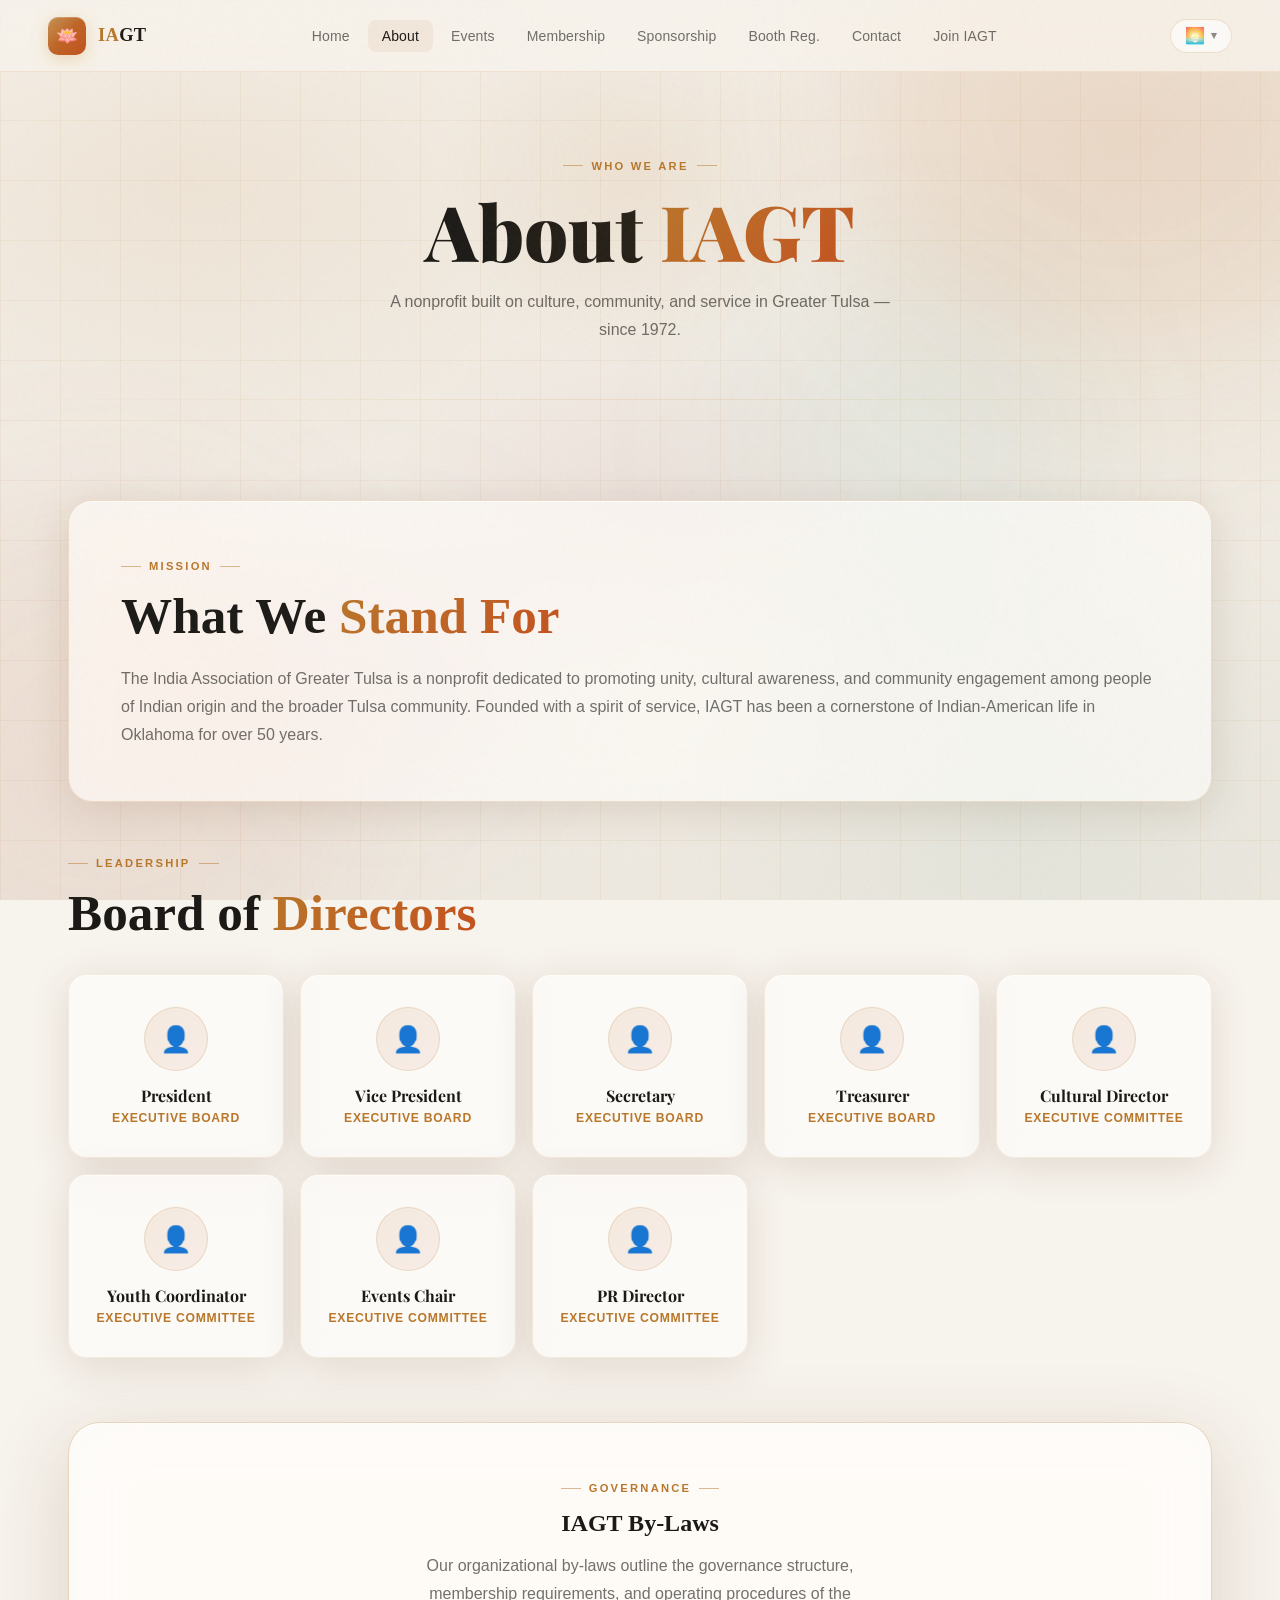
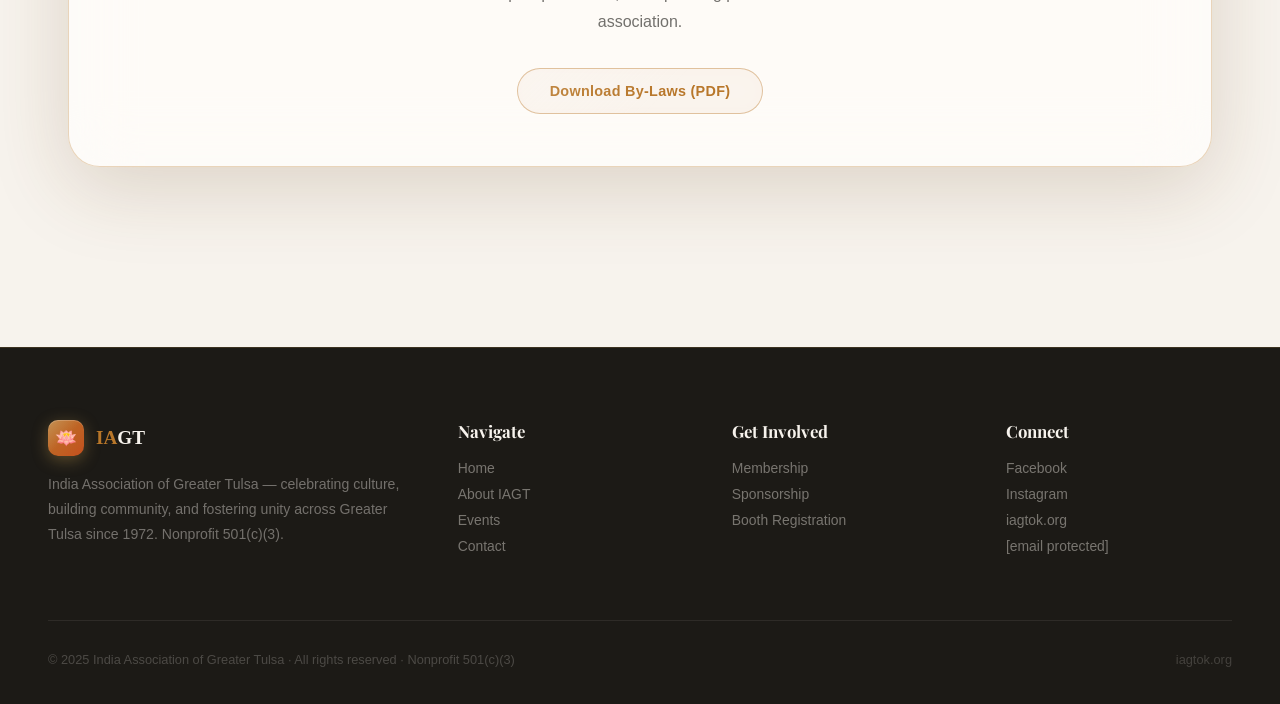
==== commit ceba09a7: "Added classic theme fixed Best value button" ====
--- a/about.html
+++ b/about.html
@@ -76,6 +76,12 @@
           <span class="theme-option-name">👑 Regal</span>
           <span class="theme-option-desc">Dark purple</span>
         </span>
+      <button class="theme-option" data-theme="classic">
+        <span class="theme-swatch" style="background:linear-gradient(135deg,#1A3A6B,#E8620A)"></span>
+        <span class="theme-option-text">
+          <span class="theme-option-name">🪷 IAGT Classic</span>
+          <span class="theme-option-desc">Blue & saffron</span>
+        </span>
       </button>
     </div>
   </div>
--- a/css/style.css
+++ b/css/style.css
@@ -1,6 +1,6 @@
 /* ══════════════════════════════════════════════════════
    MULTI-THEME DESIGN SYSTEM
-   4 Themes: Parchment (default) | Midnight | Emerald | Regal
+   5 Themes: Parchment | Midnight | Emerald | Regal | IAGT Classic
    Applied via data-theme="..." on <html> element
    ══════════════════════════════════════════════════════ */
 
@@ -237,6 +237,160 @@
   --r-sm: 12px; --r-md: 18px; --r-lg: 24px; --r-xl: 32px; --r-pill: 100px;
 }
 
+/* ── THEME 5: IAGT Classic (matches iagtok.com — white + medium blue + saffron) ── */
+[data-theme="classic"] {
+  /* Backgrounds — pure white like the real site */
+  --ink:        #FFFFFF;
+  --ink-mid:    #F5F7FC;
+  --ink-soft:   #EEF1F9;
+
+  /* Primary accent: Indian saffron/orange */
+  --gold:       #D4580A;
+  --gold-light: #E8720E;
+  --gold-pale:  rgba(212,88,10,0.08);
+  --gold-glow:  rgba(212,88,10,0.18);
+
+  /* Secondary: Medium blue (like the real nav links) */
+  --ember:      #3A5FA8;
+  --blush:      #2B4B9E;
+  --teal:       #138808;   /* India flag green */
+
+  --cream:      #FFFFFF;
+  --white:      #FFFFFF;
+
+  /* Glass — barely-there on white */
+  --glass-1:    rgba(245,247,252,0.70);
+  --glass-2:    rgba(245,247,252,0.88);
+  --glass-3:    rgba(255,255,255,0.94);
+  --glass-4:    rgba(255,255,255,0.99);
+  --glass-border-1: rgba(58,95,168,0.10);
+  --glass-border-2: rgba(58,95,168,0.16);
+  --glass-border-3: rgba(58,95,168,0.24);
+
+  /* Shadows — very soft, barely visible */
+  --shadow-sm:  0 2px 12px rgba(58,95,168,0.07);
+  --shadow-md:  0 8px 32px rgba(58,95,168,0.10);
+  --shadow-lg:  0 20px 60px rgba(58,95,168,0.13);
+  --glow-gold:  0 0 32px rgba(212,88,10,0.15);
+  --glow-ember: 0 0 32px rgba(58,95,168,0.15);
+
+  /* Text — dark charcoal, like the real site */
+  --text-primary:   #1A1A2E;
+  --text-secondary: rgba(26,26,46,0.60);
+  --text-muted:     rgba(26,26,46,0.40);
+
+  /* Nav — light white/grey bar like the real site, with blue links */
+  --nav-bg:        rgba(255,255,255,0.92);
+  --nav-bg-scroll: rgba(255,255,255,0.98);
+  --nav-border:    rgba(58,95,168,0.10);
+  --nav-link-color: #3A5FA8;
+
+  /* Footer — medium blue, not too dark */
+  --footer-bg:     #2B4B9E;
+
+  /* Ambient orbs — tricolor, very subtle */
+  --orb1-color: rgba(212,88,10,0.06);
+  --orb2-color: rgba(19,136,8,0.04);
+  --orb3-color: rgba(58,95,168,0.05);
+  --orb4-color: rgba(212,88,10,0.03);
+
+  /* Background — pure white, no tint */
+  --bg-base: linear-gradient(170deg, #FFFFFF 0%, #F8FAFF 50%, #F4F6FC 100%);
+  --grid-line: rgba(58,95,168,0.04);
+  --ring-color: rgba(212,88,10,0.12);
+
+  /* Hero card — clean white glass */
+  --hero-card-bg:     rgba(255,255,255,0.82);
+  --hero-card-border: rgba(58,95,168,0.12);
+
+  /* Inputs */
+  --input-bg:           #FAFBFF;
+  --input-border:       rgba(58,95,168,0.18);
+  --input-focus-border: rgba(212,88,10,0.40);
+  --input-text:         #1A1A2E;
+
+  /* Stats */
+  --stat-bg:    rgba(245,247,252,0.90);
+  --stat-hover: rgba(255,255,255,1.00);
+  --stat-border:rgba(58,95,168,0.09);
+
+  /* Cards */
+  --card-bg:           rgba(248,250,255,0.90);
+  --card-hover:        rgba(255,255,255,1.00);
+  --card-border:       rgba(58,95,168,0.09);
+  --card-hover-border: rgba(212,88,10,0.25);
+
+  /* Pills */
+  --pill-bg:   rgba(58,95,168,0.07);
+  --pill-text: rgba(26,26,46,0.65);
+
+  --r-sm: 12px; --r-md: 18px; --r-lg: 24px; --r-xl: 32px; --r-pill: 100px;
+}
+
+/* Classic theme — nav links are blue on light nav (matching real site) */
+[data-theme="classic"] .nav-links a {
+  color: #3A5FA8;
+  font-weight: 500;
+}
+[data-theme="classic"] .nav-links a:hover,
+[data-theme="classic"] .nav-links a.active {
+  color: #D4580A;
+  background: rgba(212,88,10,0.06);
+}
+[data-theme="classic"] .nav-logo-text {
+  color: #1A1A2E;
+}
+[data-theme="classic"] .nav-cta {
+  background: linear-gradient(135deg, #D4580A, #3A5FA8) !important;
+  color: #fff !important;
+}
+
+/* Classic — gradient uses saffron + blue */
+[data-theme="classic"] .btn-primary {
+  background: linear-gradient(135deg, #D4580A 0%, #3A5FA8 100%);
+  box-shadow: 0 4px 20px rgba(212,88,10,0.22);
+}
+
+/* Classic — stat numbers: saffron to blue */
+[data-theme="classic"] .stat-num {
+  background: linear-gradient(135deg, #D4580A, #3A5FA8);
+  -webkit-background-clip: text;
+  background-clip: text;
+  -webkit-text-fill-color: transparent;
+}
+
+/* Classic — gold-text gradient */
+[data-theme="classic"] .gold-text {
+  background: linear-gradient(135deg, #D4580A, #3A5FA8);
+  -webkit-background-clip: text;
+  background-clip: text;
+}
+
+/* Classic — eyebrow uses saffron */
+[data-theme="classic"] .eyebrow {
+  color: #D4580A;
+}
+
+/* Classic — hamburger bars stay dark for readability on light nav */
+[data-theme="classic"] .hamburger span {
+  background: #3A5FA8;
+}
+
+/* Classic — mobile nav dropdown: white with blue links */
+@media (max-width: 960px) {
+  [data-theme="classic"] .nav-links {
+    background: rgba(255,255,255,0.98);
+    border-bottom: 1px solid rgba(58,95,168,0.12);
+  }
+  [data-theme="classic"] .nav-links a {
+    color: #3A5FA8;
+  }
+  [data-theme="classic"] .nav-links a:hover {
+    background: rgba(58,95,168,0.07);
+    color: #D4580A;
+  }
+}
+
 *, *::before, *::after { box-sizing: border-box; margin: 0; padding: 0; }
 
 html { scroll-behavior: smooth; }
@@ -244,7 +398,7 @@
 body {
   font-family: var(--font-body);
   background: var(--ink);
-  color: var(--cream);
+  color: var(--text-primary);
   overflow-x: hidden;
   min-height: 100vh;
 }
@@ -261,7 +415,7 @@
 }
 
 /* ── PAGES ── */
-main { min-height: 100vh; position: relative; }
+main { min-height: 100vh; position: relative; padding-top: 72px; }
 
 
 /* ═══════════════ BACKGROUND SYSTEM ═══════════════ */
@@ -565,7 +719,7 @@
   display: flex;
   align-items: center;
   justify-content: center;
-  padding: 80px 48px 60px;
+  padding: 60px 48px 60px;
   position: relative;
   z-index: 1;
   perspective: 1200px;
@@ -991,7 +1145,7 @@
 /* ═══════════════════════════════════════════════
    MEMBERSHIP PAGE
    ═══════════════════════════════════════════════ */
-.pricing-grid { display:grid;grid-template-columns:repeat(auto-fit,minmax(190px,1fr));gap:20px;margin-top:48px; }
+.pricing-grid { display:grid;grid-template-columns:repeat(auto-fit,minmax(190px,1fr));gap:20px;margin-top:48px;padding-top:16px; }
 .price-card {
   padding: 40px 28px;
   text-align: center;
@@ -1001,7 +1155,7 @@
   backdrop-filter: blur(16px);
   transition: all 0.35s cubic-bezier(0.34,1.56,0.64,1);
   position: relative;
-  overflow: hidden;
+  overflow: visible;
 }
 .price-card.featured {
   background: linear-gradient(160deg, rgba(255,248,235,0.85), rgba(255,240,225,0.75));
@@ -1011,7 +1165,7 @@
 .price-card:hover { transform: translateY(-10px) rotateX(2deg); background: var(--card-hover); box-shadow: var(--shadow-lg), var(--glow-gold); }
 .price-badge {
   position: absolute;
-  top: -12px; left: 50%; transform: translateX(-50%);
+  top: -14px; left: 50%; transform: translateX(-50%);
   background: linear-gradient(135deg, var(--gold), var(--ember));
   color: #fff;
   font-size: 0.65rem;
@@ -1021,6 +1175,8 @@
   padding: 5px 16px;
   border-radius: var(--r-pill);
   white-space: nowrap;
+  z-index: 10;
+  box-shadow: 0 4px 12px rgba(0,0,0,0.15);
 }
 .price-type { font-size:0.7rem;font-weight:700;letter-spacing:0.18em;text-transform:uppercase;color:var(--gold);margin-bottom:10px; }
 .price-name { font-family: var(--font-display);font-size:1.4rem;font-weight:800;color:var(--text-primary);margin-bottom:20px; }
@@ -1320,38 +1476,207 @@
 }
 .theme-option-text { display: flex; flex-direction: column; }
 
-/* Transition for smooth theme changes */
-html {
-  transition: background-color 0.35s ease, color 0.35s ease;
-}
-
+/* ── Smooth theme transitions ── */
+html { transition: background-color 0.35s ease, color 0.35s ease; }
+
+/* ════════════════════════════════════════════════════════════
+   RESPONSIVE — TABLET  (max 960px)
+   ════════════════════════════════════════════════════════════ */
 @media (max-width: 960px) {
-  .theme-switcher { order: -1; margin-left: 0; margin-right: 8px; }
-  .theme-label { display: inline; }
-}
-
+
+  /* Nav */
+  .nav-links {
+    display: none;
+    flex-direction: column;
+    position: absolute;
+    top: 72px; left: 0; right: 0;
+    background: var(--nav-bg-scroll);
+    backdrop-filter: blur(24px);
+    -webkit-backdrop-filter: blur(24px);
+    padding: 16px 20px 20px;
+    border-bottom: 1px solid var(--nav-border);
+    gap: 4px;
+    z-index: 999;
+  }
+  .nav-links.open { display: flex; }
+  .nav-links li { width: 100%; }
+  .nav-links a {
+    display: block;
+    width: 100%;
+    padding: 12px 16px;
+    border-radius: 10px;
+    font-size: 1rem;
+  }
+  .nav-cta {
+    margin-top: 8px;
+    text-align: center;
+    padding: 12px 16px !important;
+  }
+  .hamburger { display: flex; }
+  nav { padding: 0 24px; }
+
+  /* Theme switcher */
+  .theme-switcher { margin-left: 8px; }
+  .theme-menu { right: 0; min-width: 180px; }
+
+  /* Sections */
+  .section    { padding: 72px 32px; }
+  .section-sm { padding: 48px 32px; }
+
+  /* Hero */
+  .hero { padding: 56px 32px 48px; min-height: auto; }
+  .hero-card-3d { padding: 48px 36px; transform: none !important; }
+  .hero-ring { display: none; }
+
+  /* Grids → 2 col */
+  .stats-strip   { grid-template-columns: 1fr 1fr; }
+  .mission-grid  { grid-template-columns: 1fr; gap: 24px; }
+  .annual-grid   { grid-template-columns: repeat(auto-fit, minmax(160px, 1fr)); gap: 12px; }
+  .board-grid    { grid-template-columns: repeat(auto-fill, minmax(160px, 1fr)); gap: 14px; }
+  .pricing-grid  { grid-template-columns: 1fr 1fr; gap: 16px; }
+  .spon-tier-grid{ grid-template-columns: 1fr 1fr; gap: 16px; }
+  .evt-grid      { grid-template-columns: 1fr 1fr; gap: 16px; }
+  .booth-fee-grid{ grid-template-columns: 1fr; gap: 16px; }
+  .contact-grid  { grid-template-columns: 1fr; gap: 28px; }
+  .featured-evt  { grid-template-columns: 1fr; }
+  .footer-grid   { grid-template-columns: 1fr 1fr; gap: 36px; }
+
+  /* Mission visual hidden on tablet */
+  .mission-visual { display: none; }
+
+  /* Page hero */
+  .page-hero { padding: 56px 32px 40px; }
+
+  /* Carousel */
+  .events-shell-header { padding: 0 32px 24px; }
+  .carousel-track-wrap { padding: 8px 32px 16px; }
+  .carr-controls { padding: 0 32px; }
+
+  /* Sponsor shell */
+  .sponsor-shell-header { padding: 0 32px 28px; }
+  .sponsor-row-label { padding: 0 32px; }
+
+  /* Form */
+  .form-card { padding: 36px 28px; }
+}
+
+/* ════════════════════════════════════════════════════════════
+   RESPONSIVE — MOBILE  (max 640px)
+   ════════════════════════════════════════════════════════════ */
 @media (max-width: 640px) {
-  .theme-menu { right: auto; left: 0; }
-}
-
-@media (max-width: 960px) {
-  .mission-grid { grid-template-columns:1fr;gap:24px; }
-  .contact-grid { grid-template-columns:1fr; }
-  .featured-evt { grid-template-columns:1fr; }
-  .booth-fee-grid { grid-template-columns:1fr; }
-  .footer-grid { grid-template-columns:1fr 1fr;gap:32px; }
-  .stats-strip { grid-template-columns:1fr 1fr; }
-}
-@media (max-width: 640px) {
-  nav { padding: 0 20px; }
-  .section { padding: 60px 24px; }
-  .hero { padding: 40px 24px; }
-  .hero-card-3d { padding: 40px 28px; }
-  .form-card { padding: 32px 24px; }
-  .nav-links { display:none;flex-direction:column;position:absolute;top:72px;left:0;right:0;background:var(--nav-bg-scroll);backdrop-filter:blur(24px);padding:20px;border-bottom:1px solid var(--nav-border); }
-  .nav-links.open { display:flex; }
-  .hamburger { display:flex; }
-  .footer-grid { grid-template-columns:1fr; }
-  .pricing-grid { grid-template-columns:1fr; }
-  .stats-strip { grid-template-columns:1fr 1fr; }
-}
+
+  /* Nav */
+  nav { padding: 0 16px; height: 64px; }
+  main { padding-top: 64px; }
+  .nav-links { top: 64px; padding: 12px 16px 16px; }
+  .nav-logo-text { font-size: 1rem; }
+  .nav-logo-mark { width: 32px; height: 32px; font-size: 15px; }
+
+  /* Theme switcher */
+  .theme-menu { right: auto; left: -40px; min-width: 200px; }
+  .theme-toggle-btn { padding: 7px 10px; }
+
+  /* Sections */
+  .section    { padding: 56px 20px; }
+  .section-sm { padding: 40px 20px; }
+
+  /* Hero */
+  .hero { padding: 40px 20px 36px; min-height: calc(100vh - 64px); }
+  .hero-card-3d { padding: 36px 24px; border-radius: 20px; }
+  .hero-gold-line { display: none; }
+  h1 { font-size: clamp(2.2rem, 9vw, 3.2rem); }
+  .hero-sub { font-size: 1rem; }
+  .hero-desc { font-size: 1rem; margin-bottom: 36px; }
+  .hero-btns { flex-direction: column; align-items: stretch; gap: 12px; }
+  .hero-btns .btn { text-align: center; justify-content: center; width: 100%; }
+  .hero-badge { font-size: 0.72rem; padding: 6px 14px; }
+
+  /* Stats */
+  .stats-strip { grid-template-columns: 1fr 1fr; gap: 1px; }
+  .stat-num  { font-size: 2rem; }
+  .stat-item { padding: 24px 16px; }
+  .stat-label{ font-size: 0.72rem; }
+
+  /* Typography */
+  h2 { font-size: clamp(1.7rem, 7vw, 2.4rem); }
+  h3 { font-size: 1.25rem; }
+  p  { font-size: 0.95rem; }
+  .eyebrow { font-size: 0.65rem; }
+
+  /* Grids → single column */
+  .annual-grid   { grid-template-columns: 1fr 1fr; gap: 10px; }
+  .board-grid    { grid-template-columns: 1fr 1fr; gap: 10px; }
+  .pricing-grid  { grid-template-columns: 1fr; gap: 14px; }
+  .spon-tier-grid{ grid-template-columns: 1fr; gap: 14px; }
+  .evt-grid      { grid-template-columns: 1fr; gap: 14px; }
+  .footer-grid   { grid-template-columns: 1fr; gap: 28px; }
+
+  /* Cards — reduce padding */
+  .ann-card   { padding: 24px 16px; }
+  .ann-icon   { font-size: 2rem; }
+  .ann-name   { font-size: 0.95rem; }
+  .board-card { padding: 24px 14px; }
+  .price-card { padding: 28px 20px; }
+  .spon-tier-card  { padding: 28px 20px; }
+  .evt-grid-card   { padding: 24px 18px; }
+  .form-card       { padding: 28px 20px; }
+  .mission-text    { padding: 32px 20px; }
+
+  /* Buttons */
+  .btn { padding: 13px 24px; font-size: 0.88rem; }
+
+  /* Page hero */
+  .page-hero { padding: 44px 20px 32px; }
+  .page-hero h1 { font-size: clamp(1.8rem, 8vw, 2.4rem); }
+  .page-hero p  { font-size: 0.95rem; }
+
+  /* Carousel */
+  .events-shell-header { padding: 0 20px 20px; }
+  .carousel-track-wrap { padding: 8px 20px 16px; }
+  .carr-controls { padding: 0 20px; }
+  .evt-card { width: 260px; padding: 22px 18px; }
+
+  /* Sponsor carousel */
+  .sponsor-shell-header { padding: 0 20px 24px; }
+  .sponsor-row-label { padding: 0 20px; }
+
+  /* Booth fees */
+  .fee-amount { font-size: 2.6rem; }
+
+  /* Contact info items */
+  .contact-info-item { padding: 16px 18px; gap: 12px; }
+  .info-icon { width: 40px; height: 40px; font-size: 1rem; flex-shrink: 0; }
+
+  /* Footer */
+  .footer-inner { padding: 48px 20px 28px; }
+  .footer-bottom { padding: 20px 20px; flex-direction: column; gap: 8px; text-align: center; }
+
+  /* Booth grid */
+  .booth-fee-grid { grid-template-columns: 1fr; }
+
+  /* Mission */
+  .mission-visual { display: none; }
+
+  /* Tilt disabled on mobile (too janky) */
+  .tilt-card { transform: none !important; }
+
+  /* Shrink ring animations on mobile */
+  .ring-1 { width: 220px; height: 220px; }
+  .ring-2 { display: none; }
+  .ring-3 { display: none; }
+
+  /* Scrollable tables/grids don't overflow */
+  .scroll-fade-mask { -webkit-mask-image: none; mask-image: none; }
+}
+
+/* ════════════════════════════════════════════════════════════
+   RESPONSIVE — SMALL MOBILE  (max 400px)
+   ════════════════════════════════════════════════════════════ */
+@media (max-width: 400px) {
+  .hero-card-3d { padding: 28px 18px; border-radius: 16px; }
+  .annual-grid  { grid-template-columns: 1fr; }
+  .board-grid   { grid-template-columns: 1fr; }
+  .stats-strip  { grid-template-columns: 1fr 1fr; }
+  h1 { font-size: 2rem; }
+  h2 { font-size: 1.6rem; }
+}
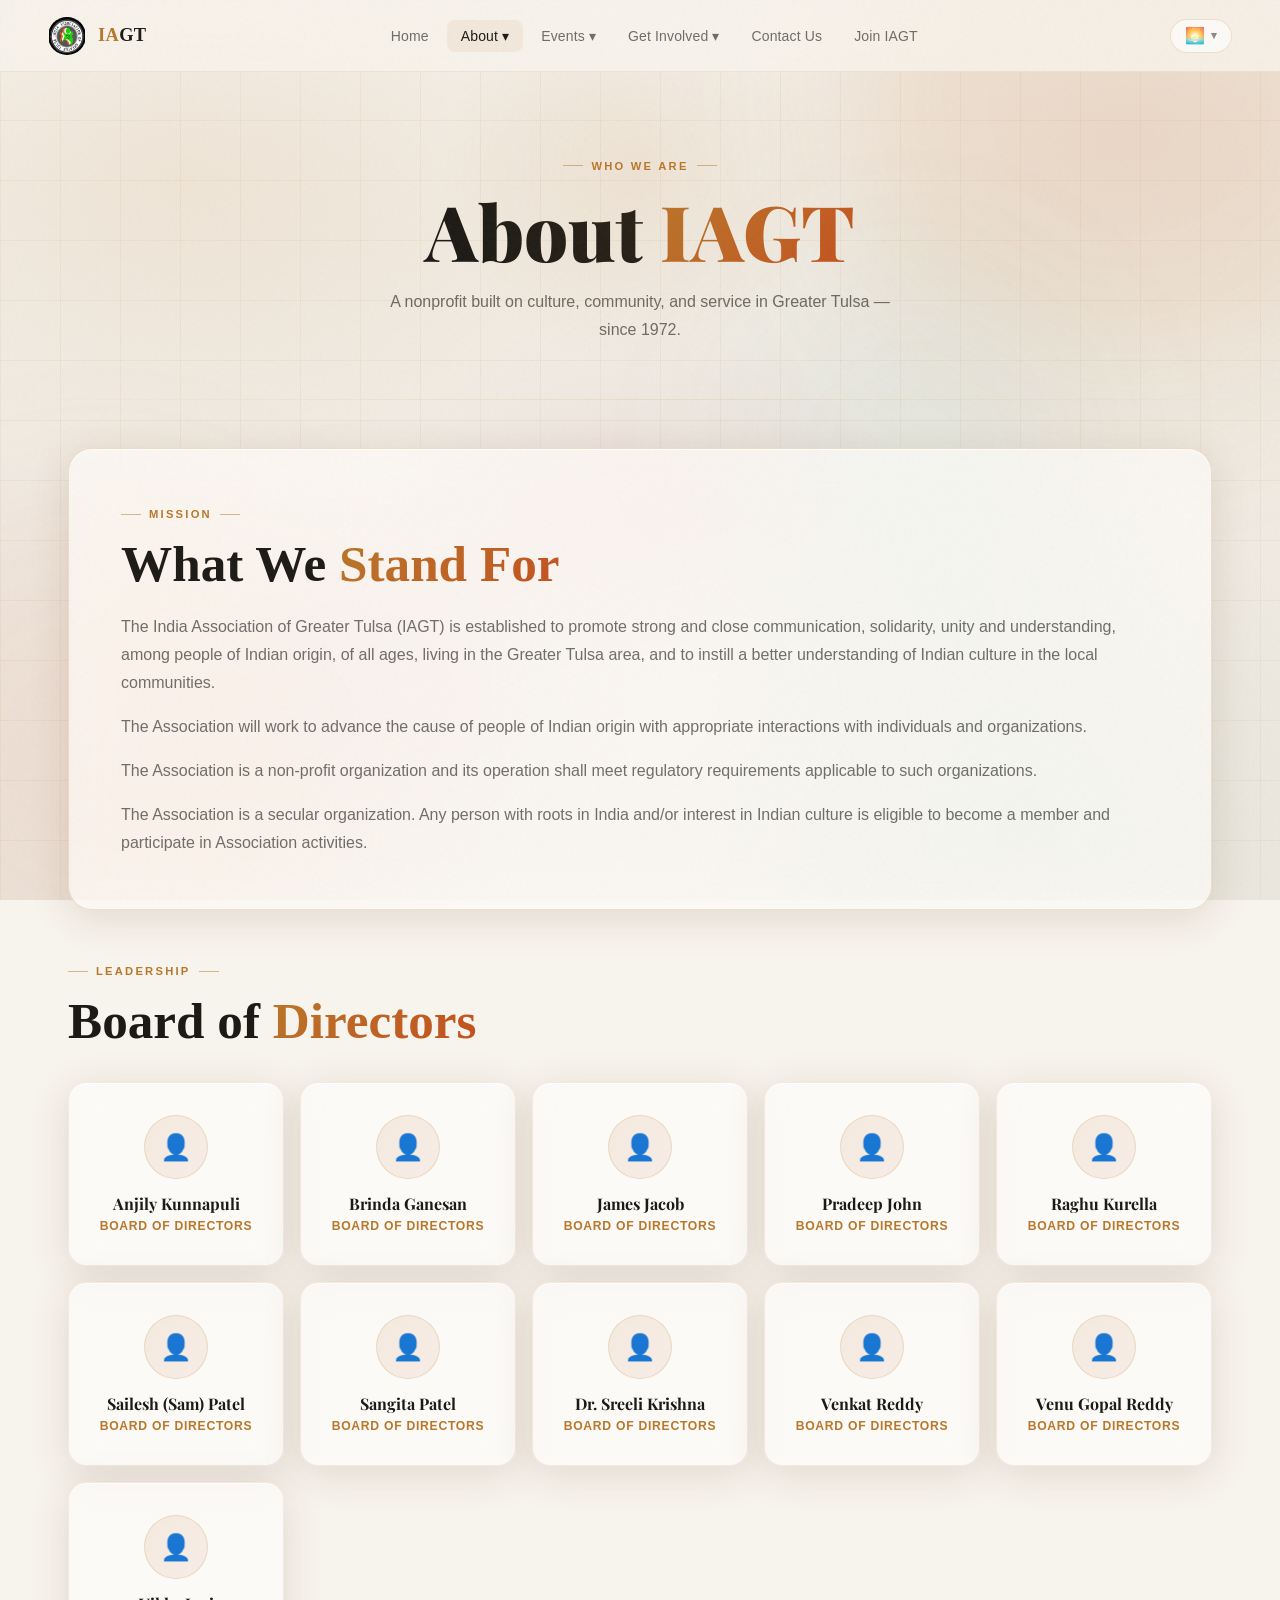
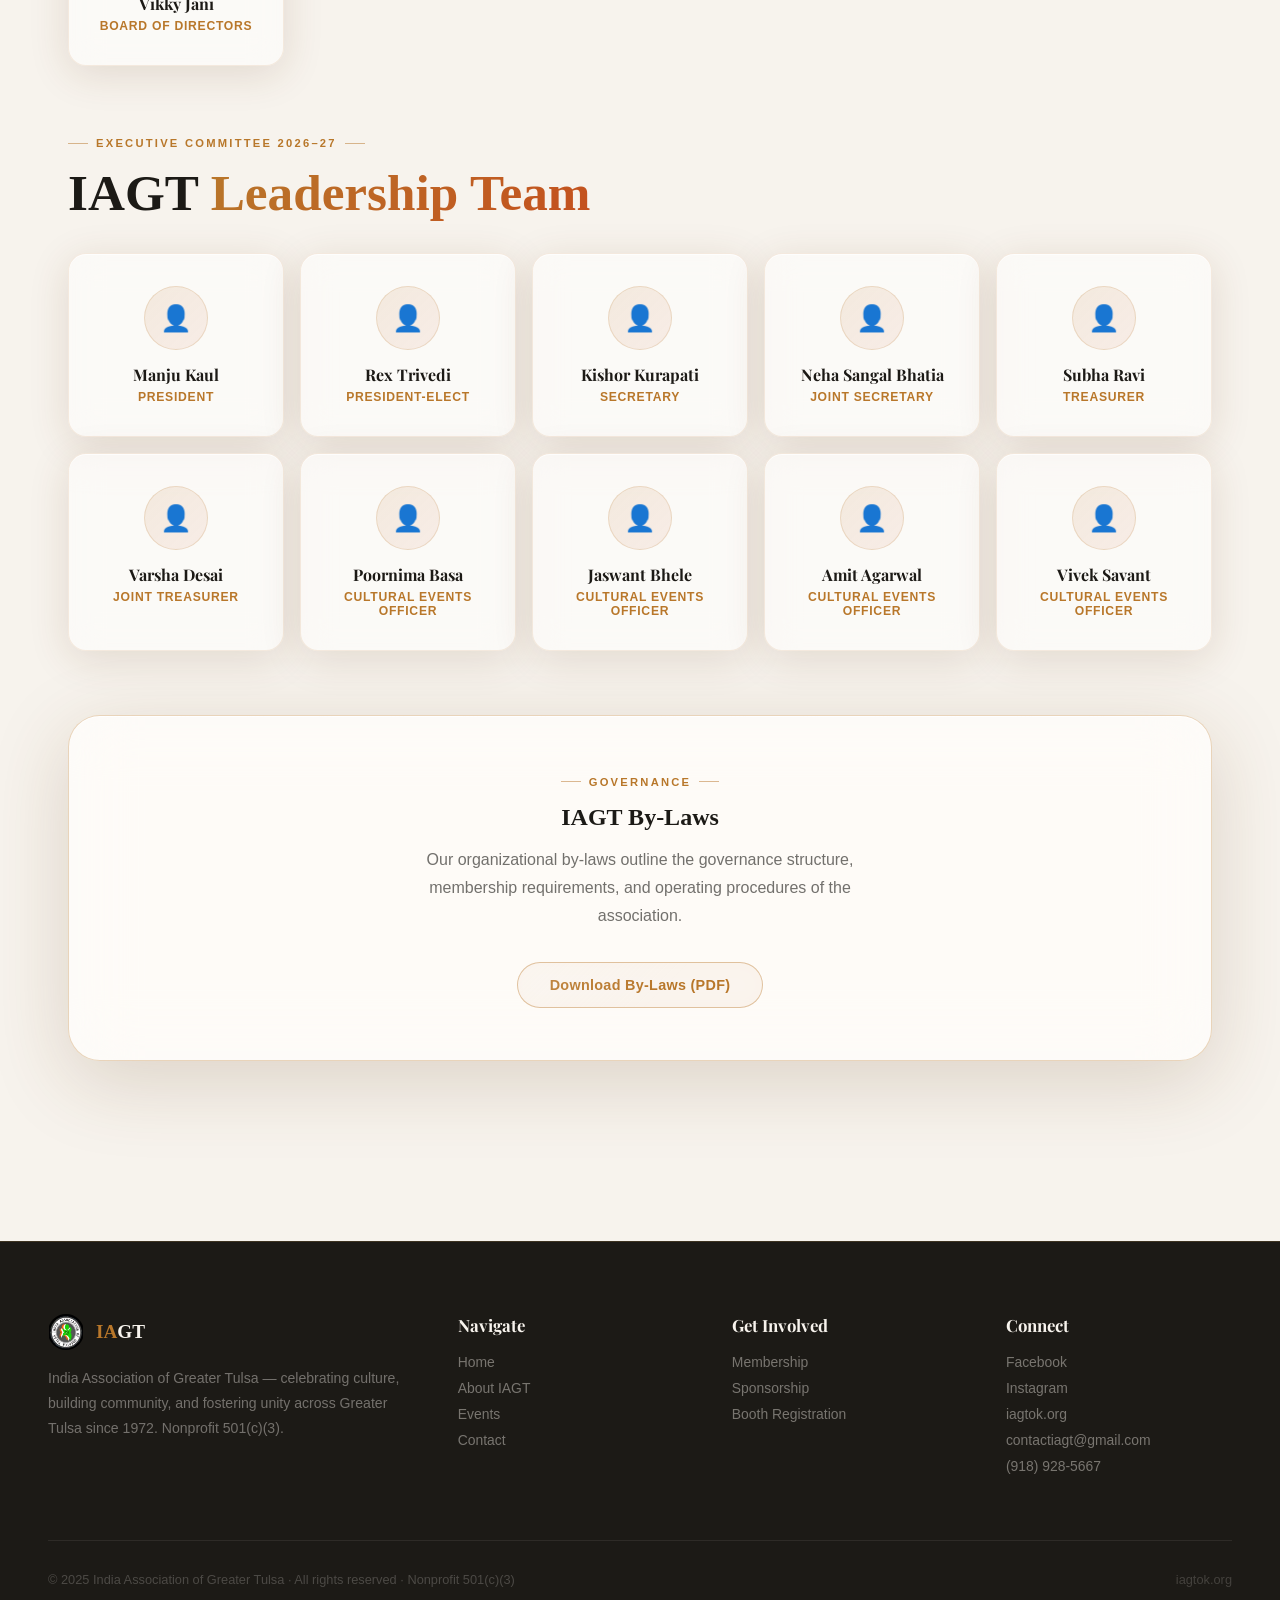
==== commit c2f089f1: "Add files via upload" ====
--- a/about.html
+++ b/about.html
@@ -25,17 +25,41 @@
 <!-- ══════════════ NAVBAR ══════════════ -->
 <nav id="nav">
   <a href="index.html" class="nav-logo">
-    <div class="nav-logo-mark">🪷</div>
+    <div class="nav-logo-mark"><img src="images\iagt-logo.png" alt="IAGT Logo" style="width:100%;height:100%;object-fit:contain;border-radius:50%;"></div>
     <div class="nav-logo-text"><em>IA</em>GT</div>
   </a>
   <ul class="nav-links" id="navLinks">
-    <li><a href="index.html"        data-page="home">Home</a></li>
-    <li><a href="about.html"        data-page="about">About</a></li>
-    <li><a href="events.html"       data-page="events">Events</a></li>
-    <li><a href="membership.html"   data-page="membership">Membership</a></li>
-    <li><a href="sponsorship.html"  data-page="sponsorship">Sponsorship</a></li>
-    <li><a href="booth.html"        data-page="booth">Booth Reg.</a></li>
-    <li><a href="contact.html"      data-page="contact">Contact</a></li>
+    <li><a href="index.html" data-page="home">Home</a></li>
+    <li class="has-submenu"><a href="about.html" data-page="about">About ▾</a>
+		<ul class="submenu">
+		<li><a href="bylaws.html">By Laws</a></li>
+		<li><a href="board.html">Board</a></li>
+		<li><a href="executivecommittee.html">Executive Committee</a></li>
+	  </ul>
+	</li>
+	<!-- submenus - By laws, Board and executive committee//-->
+    <li class="has-submenu"><a href="events.html" data-page="events">Events ▾</a>
+		<ul class="submenu">
+		<li><a href="annual.html">Annual Events</a></li>
+		<li><a href="utsav.html">Utsav/India Fest</a></li>
+		<li><a href="Communitycollaborations.html">Community collaborations</a></li>
+	  </ul>
+	</li>
+	<!-- submenus - Annual events, Ustav/India Fest and Community collaborations>
+		<li><a href="booth.html"        data-page="booth">Booth Reg.</a></li//-->
+	
+    <li class="has-submenu"><a href="GetInvloved.html" data-page="getInvolved">Get Involved ▾</a>
+		<ul class="submenu">
+			<li><a href="membership.html">Membership</a></li>
+			<li><a href="sponsorship.html">Sponsorship</a></li>
+			<li><a href="Volunteers.html">Volunteers</a></li>
+		</ul>
+	  <!-- <a href="membership.html"   data-page="membership">Membership</a> -->
+		<!-- <a href="sponsorship.html"  data-page="sponsorship">Sponsorship</a> -->
+		<!-- <a href="Volunteers.html"  data-page="Volunteers">Volunteers</a> 
+		Need a form with personal details so that one could opt for volunteering-->
+	</li>
+    <li><a href="contact.html" data-page="contact">Contact Us</a></li>
     <li><a href="membership.html"   class="nav-cta">Join IAGT</a></li>
   </ul>
   <div class="hamburger" id="hamburger">
@@ -99,53 +123,44 @@
     <div class="glass fade-up" style="padding:52px;margin-bottom:48px;">
       <div class="eyebrow">Mission</div>
       <h2 style="margin-bottom:20px;">What We <span class="gold-text">Stand For</span></h2>
-      <p>The India Association of Greater Tulsa is a nonprofit dedicated to promoting unity, cultural awareness, and community engagement among people of Indian origin and the broader Tulsa community. Founded with a spirit of service, IAGT has been a cornerstone of Indian-American life in Oklahoma for over 50 years.</p>
+      <p style="margin-bottom:16px;">The India Association of Greater Tulsa (IAGT) is established to promote strong and close communication, solidarity, unity and understanding, among people of Indian origin, of all ages, living in the Greater Tulsa area, and to instill a better understanding of Indian culture in the local communities.</p>
+      <p style="margin-bottom:16px;">The Association will work to advance the cause of people of Indian origin with appropriate interactions with individuals and organizations.</p>
+      <p style="margin-bottom:16px;">The Association is a non-profit organization and its operation shall meet regulatory requirements applicable to such organizations.</p>
+      <p>The Association is a secular organization. Any person with roots in India and/or interest in Indian culture is eligible to become a member and participate in Association activities.</p>
     </div>
 
     <div style="margin-bottom:64px;">
       <div class="eyebrow">Leadership</div>
       <h2 style="margin-bottom:32px;">Board of <span class="gold-text">Directors</span></h2>
       <div class="board-grid">
-        <div class="glass board-card fade-up">
-          <div class="board-avatar">👤</div>
-          <div class="board-name">President</div>
-          <div class="board-role">Executive Board</div>
-        </div>
-        <div class="glass board-card fade-up d1">
-          <div class="board-avatar">👤</div>
-          <div class="board-name">Vice President</div>
-          <div class="board-role">Executive Board</div>
-        </div>
-        <div class="glass board-card fade-up d2">
-          <div class="board-avatar">👤</div>
-          <div class="board-name">Secretary</div>
-          <div class="board-role">Executive Board</div>
-        </div>
-        <div class="glass board-card fade-up d3">
-          <div class="board-avatar">👤</div>
-          <div class="board-name">Treasurer</div>
-          <div class="board-role">Executive Board</div>
-        </div>
-        <div class="glass board-card fade-up d4">
-          <div class="board-avatar">👤</div>
-          <div class="board-name">Cultural Director</div>
-          <div class="board-role">Executive Committee</div>
-        </div>
-        <div class="glass board-card fade-up d5">
-          <div class="board-avatar">👤</div>
-          <div class="board-name">Youth Coordinator</div>
-          <div class="board-role">Executive Committee</div>
-        </div>
-        <div class="glass board-card fade-up">
-          <div class="board-avatar">👤</div>
-          <div class="board-name">Events Chair</div>
-          <div class="board-role">Executive Committee</div>
-        </div>
-        <div class="glass board-card fade-up d1">
-          <div class="board-avatar">👤</div>
-          <div class="board-name">PR Director</div>
-          <div class="board-role">Executive Committee</div>
-        </div>
+        <div class="glass board-card fade-up"><div class="board-avatar">👤</div><div class="board-name">Anjily Kunnapuli</div><div class="board-role">Board of Directors</div></div>
+        <div class="glass board-card fade-up d1"><div class="board-avatar">👤</div><div class="board-name">Brinda Ganesan</div><div class="board-role">Board of Directors</div></div>
+        <div class="glass board-card fade-up d2"><div class="board-avatar">👤</div><div class="board-name">James Jacob</div><div class="board-role">Board of Directors</div></div>
+        <div class="glass board-card fade-up d3"><div class="board-avatar">👤</div><div class="board-name">Pradeep John</div><div class="board-role">Board of Directors</div></div>
+        <div class="glass board-card fade-up d4"><div class="board-avatar">👤</div><div class="board-name">Raghu Kurella</div><div class="board-role">Board of Directors</div></div>
+        <div class="glass board-card fade-up d5"><div class="board-avatar">👤</div><div class="board-name">Sailesh (Sam) Patel</div><div class="board-role">Board of Directors</div></div>
+        <div class="glass board-card fade-up"><div class="board-avatar">👤</div><div class="board-name">Sangita Patel</div><div class="board-role">Board of Directors</div></div>
+        <div class="glass board-card fade-up d1"><div class="board-avatar">👤</div><div class="board-name">Dr. Sreeli Krishna</div><div class="board-role">Board of Directors</div></div>
+        <div class="glass board-card fade-up d2"><div class="board-avatar">👤</div><div class="board-name">Venkat Reddy</div><div class="board-role">Board of Directors</div></div>
+        <div class="glass board-card fade-up d3"><div class="board-avatar">👤</div><div class="board-name">Venu Gopal Reddy</div><div class="board-role">Board of Directors</div></div>
+        <div class="glass board-card fade-up d4"><div class="board-avatar">👤</div><div class="board-name">Vikky Jani</div><div class="board-role">Board of Directors</div></div>
+      </div>
+    </div>
+
+    <div style="margin-bottom:64px;">
+      <div class="eyebrow">Executive Committee 2026–27</div>
+      <h2 style="margin-bottom:32px;">IAGT <span class="gold-text">Leadership Team</span></h2>
+      <div class="board-grid">
+        <div class="glass board-card fade-up"><div class="board-avatar">👤</div><div class="board-name">Manju Kaul</div><div class="board-role">President</div></div>
+        <div class="glass board-card fade-up d1"><div class="board-avatar">👤</div><div class="board-name">Rex Trivedi</div><div class="board-role">President-Elect</div></div>
+        <div class="glass board-card fade-up d2"><div class="board-avatar">👤</div><div class="board-name">Kishor Kurapati</div><div class="board-role">Secretary</div></div>
+        <div class="glass board-card fade-up d3"><div class="board-avatar">👤</div><div class="board-name">Neha Sangal Bhatia</div><div class="board-role">Joint Secretary</div></div>
+        <div class="glass board-card fade-up d4"><div class="board-avatar">👤</div><div class="board-name">Subha Ravi</div><div class="board-role">Treasurer</div></div>
+        <div class="glass board-card fade-up d5"><div class="board-avatar">👤</div><div class="board-name">Varsha Desai</div><div class="board-role">Joint Treasurer</div></div>
+        <div class="glass board-card fade-up"><div class="board-avatar">👤</div><div class="board-name">Poornima Basa</div><div class="board-role">Cultural Events Officer</div></div>
+        <div class="glass board-card fade-up d1"><div class="board-avatar">👤</div><div class="board-name">Jaswant Bhele</div><div class="board-role">Cultural Events Officer</div></div>
+        <div class="glass board-card fade-up d2"><div class="board-avatar">👤</div><div class="board-name">Amit Agarwal</div><div class="board-role">Cultural Events Officer</div></div>
+        <div class="glass board-card fade-up d3"><div class="board-avatar">👤</div><div class="board-name">Vivek Savant</div><div class="board-role">Cultural Events Officer</div></div>
       </div>
     </div>
 
@@ -166,7 +181,7 @@
   <div class="footer-grid">
     <div class="footer-brand">
       <div style="display:flex;align-items:center;gap:12px;margin-bottom:4px;">
-        <div class="nav-logo-mark" style="width:36px;height:36px;">🪷</div>
+        <div class="nav-logo-mark" style="width:36px;height:36px;"><img src="images\iagt-logo.png" alt="IAGT Logo" style="width:100%;height:100%;object-fit:contain;border-radius:50%;"></div>
         <div class="footer-logo"><em>IA</em>GT</div>
       </div>
       <p>India Association of Greater Tulsa — celebrating culture, building community, and fostering unity across Greater Tulsa since 1972. Nonprofit 501(c)(3).</p>
@@ -188,8 +203,9 @@
       <h4>Connect</h4>
       <a href="#">Facebook</a>
       <a href="#">Instagram</a>
-      <a href="#">iagtok.org</a>
-      <a href="#"><span class="__cf_email__" data-cfemail="4e272028210e272f293a212560213c29">[email&#160;protected]</span></a>
+      <a href="https://iagtok.org">iagtok.org</a>
+      <a href="mailto:contactiagt@gmail.com">contactiagt@gmail.com</a>
+      <a href="tel:9189285667">(918) 928-5667</a>
     </div>
   </div>
   <div class="footer-bottom">
@@ -200,5 +216,17 @@
 
 
 <script src="js/main.js"></script>
+<script>
+  // Mobile submenu toggle — tap parent link to expand/collapse
+  document.querySelectorAll('.has-submenu > a').forEach(link => {
+    link.addEventListener('click', function(e) {
+      if (window.innerWidth <= 960) {
+        e.preventDefault();
+        const parent = this.parentElement;
+        parent.classList.toggle('open');
+      }
+    });
+  });
+</script>
 </body>
 </html>
--- a/css/style.css
+++ b/css/style.css
@@ -1,1682 +1,1782 @@
-/* ══════════════════════════════════════════════════════
-   MULTI-THEME DESIGN SYSTEM
-   5 Themes: Parchment | Midnight | Emerald | Regal | IAGT Classic
-   Applied via data-theme="..." on <html> element
-   ══════════════════════════════════════════════════════ */
-
-/* ── THEME 1: Warm Parchment (default, light) ── */
-:root,
-[data-theme="parchment"] {
-  --ink:        #F7F3ED;
-  --ink-mid:    #EDE8E0;
-  --ink-soft:   #E4DDD3;
-  --gold:       #B8772A;
-  --gold-light: #C9894A;
-  --gold-pale:  rgba(184,119,42,0.10);
-  --gold-glow:  rgba(184,119,42,0.20);
-  --ember:      #C4501E;
-  --blush:      #A84060;
-  --teal:       #1E8C84;
-  --cream:      #1C1A16;
-  --white:      #FFFFFF;
-  --glass-1:    rgba(255,255,255,0.45);
-  --glass-2:    rgba(255,255,255,0.60);
-  --glass-3:    rgba(255,255,255,0.72);
-  --glass-4:    rgba(255,255,255,0.85);
-  --glass-border-1: rgba(184,119,42,0.12);
-  --glass-border-2: rgba(184,119,42,0.20);
-  --glass-border-3: rgba(184,119,42,0.30);
-  --shadow-sm:  0 2px 12px rgba(100,60,20,0.10);
-  --shadow-md:  0 8px 40px rgba(100,60,20,0.14);
-  --shadow-lg:  0 20px 80px rgba(100,60,20,0.18);
-  --glow-gold:  0 0 40px rgba(184,119,42,0.15);
-  --glow-ember: 0 0 40px rgba(196,80,30,0.15);
-  --text-primary:  #1C1A16;
-  --text-secondary: rgba(28,26,22,0.62);
-  --text-muted:    rgba(28,26,22,0.45);
-  --nav-bg:        rgba(247,243,237,0.82);
-  --nav-bg-scroll: rgba(247,243,237,0.96);
-  --nav-border:    rgba(184,119,42,0.12);
-  --footer-bg:     #1C1A16;
-  --orb1-color: rgba(184,119,42,0.10);
-  --orb2-color: rgba(196,80,30,0.07);
-  --orb3-color: rgba(30,140,132,0.05);
-  --orb4-color: rgba(168,64,96,0.06);
-  --bg-base: linear-gradient(170deg, #F7F3ED 0%, #F2EDE5 40%, #EDE8DF 100%);
-  --grid-line: rgba(184,119,42,0.07);
-  --ring-color: rgba(184,119,42,0.12);
-  --hero-card-bg: rgba(255,255,255,0.52);
-  --hero-card-border: rgba(255,255,255,0.80);
-  --input-bg: rgba(255,255,255,0.65);
-  --input-border: rgba(184,119,42,0.16);
-  --input-focus-border: rgba(184,119,42,0.40);
-  --input-text: #1C1A16;
-  --stat-bg: rgba(255,255,255,0.55);
-  --stat-hover: rgba(255,255,255,0.80);
-  --stat-border: rgba(184,119,42,0.15);
-  --card-bg: rgba(255,255,255,0.55);
-  --card-hover: rgba(255,255,255,0.82);
-  --card-border: rgba(184,119,42,0.12);
-  --card-hover-border: rgba(184,119,42,0.22);
-  --pill-bg: rgba(255,255,255,0.68);
-  --pill-text: rgba(28,26,22,0.65);
-  --r-sm: 12px; --r-md: 18px; --r-lg: 24px; --r-xl: 32px; --r-pill: 100px;
-}
-
-/* ── THEME 2: Midnight (dark, indigo + gold) ── */
-[data-theme="midnight"] {
-  --ink:        #0D0F1A;
-  --ink-mid:    #1A1D2E;
-  --ink-soft:   #252840;
-  --gold:       #D4A853;
-  --gold-light: #E8C178;
-  --gold-pale:  rgba(212,168,83,0.12);
-  --gold-glow:  rgba(212,168,83,0.25);
-  --ember:      #E86C3A;
-  --blush:      #C4647A;
-  --teal:       #3ABCB4;
-  --cream:      #FBF8F2;
-  --white:      #FFFFFF;
-  --glass-1:    rgba(255,255,255,0.05);
-  --glass-2:    rgba(255,255,255,0.09);
-  --glass-3:    rgba(255,255,255,0.14);
-  --glass-4:    rgba(255,255,255,0.22);
-  --glass-border-1: rgba(255,255,255,0.10);
-  --glass-border-2: rgba(255,255,255,0.18);
-  --glass-border-3: rgba(255,255,255,0.28);
-  --shadow-sm:  0 2px 12px rgba(0,0,0,0.30);
-  --shadow-md:  0 8px 40px rgba(0,0,0,0.40);
-  --shadow-lg:  0 20px 80px rgba(0,0,0,0.50);
-  --glow-gold:  0 0 40px rgba(212,168,83,0.20);
-  --glow-ember: 0 0 40px rgba(232,108,58,0.20);
-  --text-primary:  #FBF8F2;
-  --text-secondary: rgba(251,248,242,0.65);
-  --text-muted:    rgba(251,248,242,0.40);
-  --nav-bg:        rgba(13,15,26,0.72);
-  --nav-bg-scroll: rgba(13,15,26,0.92);
-  --nav-border:    rgba(255,255,255,0.10);
-  --footer-bg:     #060709;
-  --orb1-color: rgba(212,168,83,0.12);
-  --orb2-color: rgba(200,100,122,0.08);
-  --orb3-color: rgba(58,188,180,0.07);
-  --orb4-color: rgba(232,108,58,0.08);
-  --bg-base: linear-gradient(170deg, #0D0F1A 0%, #111428 40%, #0F1020 100%);
-  --grid-line: rgba(212,168,83,0.04);
-  --ring-color: rgba(212,168,83,0.12);
-  --hero-card-bg: rgba(255,255,255,0.04);
-  --hero-card-border: rgba(255,255,255,0.12);
-  --input-bg: rgba(255,255,255,0.06);
-  --input-border: rgba(255,255,255,0.12);
-  --input-focus-border: rgba(212,168,83,0.45);
-  --input-text: #FBF8F2;
-  --stat-bg: rgba(255,255,255,0.05);
-  --stat-hover: rgba(255,255,255,0.09);
-  --stat-border: rgba(255,255,255,0.10);
-  --card-bg: rgba(255,255,255,0.05);
-  --card-hover: rgba(255,255,255,0.10);
-  --card-border: rgba(255,255,255,0.10);
-  --card-hover-border: rgba(212,168,83,0.25);
-  --pill-bg: rgba(255,255,255,0.09);
-  --pill-text: rgba(251,248,242,0.65);
-  --r-sm: 12px; --r-md: 18px; --r-lg: 24px; --r-xl: 32px; --r-pill: 100px;
-}
-
-/* ── THEME 3: Emerald (light, green + gold) ── */
-[data-theme="emerald"] {
-  --ink:        #F2F7F4;
-  --ink-mid:    #E4EFE9;
-  --ink-soft:   #D5E7DD;
-  --gold:       #2A7A52;
-  --gold-light: #3A9466;
-  --gold-pale:  rgba(42,122,82,0.10);
-  --gold-glow:  rgba(42,122,82,0.20);
-  --ember:      #B8772A;
-  --blush:      #7A2A5A;
-  --teal:       #1A6B60;
-  --cream:      #0F2018;
-  --white:      #FFFFFF;
-  --glass-1:    rgba(255,255,255,0.45);
-  --glass-2:    rgba(255,255,255,0.60);
-  --glass-3:    rgba(255,255,255,0.72);
-  --glass-4:    rgba(255,255,255,0.85);
-  --glass-border-1: rgba(42,122,82,0.12);
-  --glass-border-2: rgba(42,122,82,0.20);
-  --glass-border-3: rgba(42,122,82,0.30);
-  --shadow-sm:  0 2px 12px rgba(20,60,40,0.10);
-  --shadow-md:  0 8px 40px rgba(20,60,40,0.14);
-  --shadow-lg:  0 20px 80px rgba(20,60,40,0.18);
-  --glow-gold:  0 0 40px rgba(42,122,82,0.18);
-  --glow-ember: 0 0 40px rgba(184,119,42,0.18);
-  --text-primary:  #0F2018;
-  --text-secondary: rgba(15,32,24,0.62);
-  --text-muted:    rgba(15,32,24,0.45);
-  --nav-bg:        rgba(242,247,244,0.85);
-  --nav-bg-scroll: rgba(242,247,244,0.96);
-  --nav-border:    rgba(42,122,82,0.14);
-  --footer-bg:     #0F2018;
-  --orb1-color: rgba(42,122,82,0.10);
-  --orb2-color: rgba(184,119,42,0.07);
-  --orb3-color: rgba(26,107,96,0.06);
-  --orb4-color: rgba(122,42,90,0.05);
-  --bg-base: linear-gradient(170deg, #F2F7F4 0%, #EAF3EE 40%, #E0EDE7 100%);
-  --grid-line: rgba(42,122,82,0.07);
-  --ring-color: rgba(42,122,82,0.12);
-  --hero-card-bg: rgba(255,255,255,0.55);
-  --hero-card-border: rgba(255,255,255,0.85);
-  --input-bg: rgba(255,255,255,0.65);
-  --input-border: rgba(42,122,82,0.18);
-  --input-focus-border: rgba(42,122,82,0.42);
-  --input-text: #0F2018;
-  --stat-bg: rgba(255,255,255,0.55);
-  --stat-hover: rgba(255,255,255,0.80);
-  --stat-border: rgba(42,122,82,0.15);
-  --card-bg: rgba(255,255,255,0.55);
-  --card-hover: rgba(255,255,255,0.82);
-  --card-border: rgba(42,122,82,0.12);
-  --card-hover-border: rgba(42,122,82,0.25);
-  --pill-bg: rgba(255,255,255,0.68);
-  --pill-text: rgba(15,32,24,0.65);
-  --r-sm: 12px; --r-md: 18px; --r-lg: 24px; --r-xl: 32px; --r-pill: 100px;
-}
-
-/* ── THEME 4: Regal (dark, deep purple + gold) ── */
-[data-theme="regal"] {
-  --ink:        #12091E;
-  --ink-mid:    #1C1030;
-  --ink-soft:   #261840;
-  --gold:       #D4A853;
-  --gold-light: #E8C178;
-  --gold-pale:  rgba(212,168,83,0.12);
-  --gold-glow:  rgba(212,168,83,0.25);
-  --ember:      #C45A8A;
-  --blush:      #9A4AC4;
-  --teal:       #6A5ACD;
-  --cream:      #F5F0FF;
-  --white:      #FFFFFF;
-  --glass-1:    rgba(255,255,255,0.04);
-  --glass-2:    rgba(255,255,255,0.08);
-  --glass-3:    rgba(255,255,255,0.13);
-  --glass-4:    rgba(255,255,255,0.20);
-  --glass-border-1: rgba(212,168,83,0.10);
-  --glass-border-2: rgba(212,168,83,0.18);
-  --glass-border-3: rgba(212,168,83,0.28);
-  --shadow-sm:  0 2px 12px rgba(0,0,0,0.40);
-  --shadow-md:  0 8px 40px rgba(0,0,0,0.50);
-  --shadow-lg:  0 20px 80px rgba(0,0,0,0.60);
-  --glow-gold:  0 0 40px rgba(212,168,83,0.25);
-  --glow-ember: 0 0 40px rgba(196,90,138,0.25);
-  --text-primary:  #F5F0FF;
-  --text-secondary: rgba(245,240,255,0.65);
-  --text-muted:    rgba(245,240,255,0.40);
-  --nav-bg:        rgba(18,9,30,0.75);
-  --nav-bg-scroll: rgba(18,9,30,0.94);
-  --nav-border:    rgba(212,168,83,0.12);
-  --footer-bg:     #080412;
-  --orb1-color: rgba(212,168,83,0.12);
-  --orb2-color: rgba(154,74,196,0.12);
-  --orb3-color: rgba(196,90,138,0.08);
-  --orb4-color: rgba(106,90,205,0.10);
-  --bg-base: linear-gradient(170deg, #12091E 0%, #16102A 40%, #120E24 100%);
-  --grid-line: rgba(212,168,83,0.04);
-  --ring-color: rgba(212,168,83,0.14);
-  --hero-card-bg: rgba(255,255,255,0.04);
-  --hero-card-border: rgba(212,168,83,0.14);
-  --input-bg: rgba(255,255,255,0.05);
-  --input-border: rgba(212,168,83,0.15);
-  --input-focus-border: rgba(212,168,83,0.45);
-  --input-text: #F5F0FF;
-  --stat-bg: rgba(255,255,255,0.04);
-  --stat-hover: rgba(255,255,255,0.08);
-  --stat-border: rgba(212,168,83,0.12);
-  --card-bg: rgba(255,255,255,0.04);
-  --card-hover: rgba(255,255,255,0.09);
-  --card-border: rgba(212,168,83,0.10);
-  --card-hover-border: rgba(212,168,83,0.28);
-  --pill-bg: rgba(255,255,255,0.07);
-  --pill-text: rgba(245,240,255,0.65);
-  --r-sm: 12px; --r-md: 18px; --r-lg: 24px; --r-xl: 32px; --r-pill: 100px;
-}
-
-/* ── THEME 5: IAGT Classic (matches iagtok.com — white + medium blue + saffron) ── */
-[data-theme="classic"] {
-  /* Backgrounds — pure white like the real site */
-  --ink:        #FFFFFF;
-  --ink-mid:    #F5F7FC;
-  --ink-soft:   #EEF1F9;
-
-  /* Primary accent: Indian saffron/orange */
-  --gold:       #D4580A;
-  --gold-light: #E8720E;
-  --gold-pale:  rgba(212,88,10,0.08);
-  --gold-glow:  rgba(212,88,10,0.18);
-
-  /* Secondary: Medium blue (like the real nav links) */
-  --ember:      #3A5FA8;
-  --blush:      #2B4B9E;
-  --teal:       #138808;   /* India flag green */
-
-  --cream:      #FFFFFF;
-  --white:      #FFFFFF;
-
-  /* Glass — barely-there on white */
-  --glass-1:    rgba(245,247,252,0.70);
-  --glass-2:    rgba(245,247,252,0.88);
-  --glass-3:    rgba(255,255,255,0.94);
-  --glass-4:    rgba(255,255,255,0.99);
-  --glass-border-1: rgba(58,95,168,0.10);
-  --glass-border-2: rgba(58,95,168,0.16);
-  --glass-border-3: rgba(58,95,168,0.24);
-
-  /* Shadows — very soft, barely visible */
-  --shadow-sm:  0 2px 12px rgba(58,95,168,0.07);
-  --shadow-md:  0 8px 32px rgba(58,95,168,0.10);
-  --shadow-lg:  0 20px 60px rgba(58,95,168,0.13);
-  --glow-gold:  0 0 32px rgba(212,88,10,0.15);
-  --glow-ember: 0 0 32px rgba(58,95,168,0.15);
-
-  /* Text — dark charcoal, like the real site */
-  --text-primary:   #1A1A2E;
-  --text-secondary: rgba(26,26,46,0.60);
-  --text-muted:     rgba(26,26,46,0.40);
-
-  /* Nav — light white/grey bar like the real site, with blue links */
-  --nav-bg:        rgba(255,255,255,0.92);
-  --nav-bg-scroll: rgba(255,255,255,0.98);
-  --nav-border:    rgba(58,95,168,0.10);
-  --nav-link-color: #3A5FA8;
-
-  /* Footer — medium blue, not too dark */
-  --footer-bg:     #2B4B9E;
-
-  /* Ambient orbs — tricolor, very subtle */
-  --orb1-color: rgba(212,88,10,0.06);
-  --orb2-color: rgba(19,136,8,0.04);
-  --orb3-color: rgba(58,95,168,0.05);
-  --orb4-color: rgba(212,88,10,0.03);
-
-  /* Background — pure white, no tint */
-  --bg-base: linear-gradient(170deg, #FFFFFF 0%, #F8FAFF 50%, #F4F6FC 100%);
-  --grid-line: rgba(58,95,168,0.04);
-  --ring-color: rgba(212,88,10,0.12);
-
-  /* Hero card — clean white glass */
-  --hero-card-bg:     rgba(255,255,255,0.82);
-  --hero-card-border: rgba(58,95,168,0.12);
-
-  /* Inputs */
-  --input-bg:           #FAFBFF;
-  --input-border:       rgba(58,95,168,0.18);
-  --input-focus-border: rgba(212,88,10,0.40);
-  --input-text:         #1A1A2E;
-
-  /* Stats */
-  --stat-bg:    rgba(245,247,252,0.90);
-  --stat-hover: rgba(255,255,255,1.00);
-  --stat-border:rgba(58,95,168,0.09);
-
-  /* Cards */
-  --card-bg:           rgba(248,250,255,0.90);
-  --card-hover:        rgba(255,255,255,1.00);
-  --card-border:       rgba(58,95,168,0.09);
-  --card-hover-border: rgba(212,88,10,0.25);
-
-  /* Pills */
-  --pill-bg:   rgba(58,95,168,0.07);
-  --pill-text: rgba(26,26,46,0.65);
-
-  --r-sm: 12px; --r-md: 18px; --r-lg: 24px; --r-xl: 32px; --r-pill: 100px;
-}
-
-/* Classic theme — nav links are blue on light nav (matching real site) */
-[data-theme="classic"] .nav-links a {
-  color: #3A5FA8;
-  font-weight: 500;
-}
-[data-theme="classic"] .nav-links a:hover,
-[data-theme="classic"] .nav-links a.active {
-  color: #D4580A;
-  background: rgba(212,88,10,0.06);
-}
-[data-theme="classic"] .nav-logo-text {
-  color: #1A1A2E;
-}
-[data-theme="classic"] .nav-cta {
-  background: linear-gradient(135deg, #D4580A, #3A5FA8) !important;
-  color: #fff !important;
-}
-
-/* Classic — gradient uses saffron + blue */
-[data-theme="classic"] .btn-primary {
-  background: linear-gradient(135deg, #D4580A 0%, #3A5FA8 100%);
-  box-shadow: 0 4px 20px rgba(212,88,10,0.22);
-}
-
-/* Classic — stat numbers: saffron to blue */
-[data-theme="classic"] .stat-num {
-  background: linear-gradient(135deg, #D4580A, #3A5FA8);
-  -webkit-background-clip: text;
-  background-clip: text;
-  -webkit-text-fill-color: transparent;
-}
-
-/* Classic — gold-text gradient */
-[data-theme="classic"] .gold-text {
-  background: linear-gradient(135deg, #D4580A, #3A5FA8);
-  -webkit-background-clip: text;
-  background-clip: text;
-}
-
-/* Classic — eyebrow uses saffron */
-[data-theme="classic"] .eyebrow {
-  color: #D4580A;
-}
-
-/* Classic — hamburger bars stay dark for readability on light nav */
-[data-theme="classic"] .hamburger span {
-  background: #3A5FA8;
-}
-
-/* Classic — mobile nav dropdown: white with blue links */
-@media (max-width: 960px) {
-  [data-theme="classic"] .nav-links {
-    background: rgba(255,255,255,0.98);
-    border-bottom: 1px solid rgba(58,95,168,0.12);
-  }
-  [data-theme="classic"] .nav-links a {
-    color: #3A5FA8;
-  }
-  [data-theme="classic"] .nav-links a:hover {
-    background: rgba(58,95,168,0.07);
-    color: #D4580A;
-  }
-}
-
-*, *::before, *::after { box-sizing: border-box; margin: 0; padding: 0; }
-
-html { scroll-behavior: smooth; }
-
-body {
-  font-family: var(--font-body);
-  background: var(--ink);
-  color: var(--text-primary);
-  overflow-x: hidden;
-  min-height: 100vh;
-}
-
-/* ── NOISE TEXTURE OVERLAY ── */
-body::after {
-  content: '';
-  position: fixed;
-  inset: 0;
-  background-image: url("data:image/svg+xml,%3Csvg viewBox='0 0 256 256' xmlns='http://www.w3.org/2000/svg'%3E%3Cfilter id='noise'%3E%3CfeTurbulence type='fractalNoise' baseFrequency='0.9' numOctaves='4' stitchTiles='stitch'/%3E%3C/filter%3E%3Crect width='100%25' height='100%25' filter='url(%23noise)' opacity='1'/%3E%3C/svg%3E");
-  opacity: 0.035;
-  pointer-events: none;
-  z-index: 9999;
-}
-
-/* ── PAGES ── */
-main { min-height: 100vh; position: relative; padding-top: 72px; }
-
-
-/* ═══════════════ BACKGROUND SYSTEM ═══════════════ */
-.bg-scene {
-  position: fixed;
-  inset: 0;
-  z-index: 0;
-  overflow: hidden;
-  pointer-events: none;
-}
-.bg-gradient {
-  position: absolute;
-  inset: 0;
-  background:
-    radial-gradient(ellipse 70% 60% at 15% 20%, var(--orb1-color) 0%, transparent 55%),
-    radial-gradient(ellipse 60% 50% at 88% 15%, var(--orb2-color) 0%, transparent 50%),
-    radial-gradient(ellipse 50% 70% at 80% 90%, var(--orb3-color) 0%, transparent 55%),
-    radial-gradient(ellipse 40% 40% at 50% 55%, var(--orb4-color) 0%, transparent 50%),
-    var(--bg-base);
-}
-.orb {
-  position: absolute;
-  border-radius: 50%;
-  filter: blur(80px);
-  will-change: transform;
-}
-.orb-1 { width:600px;height:600px;background:var(--orb1-color);top:-200px;right:-150px;animation:drift1 20s ease-in-out infinite alternate; }
-.orb-2 { width:500px;height:500px;background:var(--orb2-color);bottom:-100px;left:-150px;animation:drift2 25s ease-in-out infinite alternate; }
-.orb-3 { width:350px;height:350px;background:var(--orb3-color);top:30%;right:15%;animation:drift3 18s ease-in-out infinite alternate; }
-.orb-4 { width:250px;height:250px;background:var(--orb4-color);top:60%;left:20%;animation:drift4 22s ease-in-out infinite alternate; }
-
-@keyframes drift1 { 0%{transform:translate(0,0) scale(1)} 100%{transform:translate(-40px,60px) scale(1.12)} }
-@keyframes drift2 { 0%{transform:translate(0,0) scale(1)} 100%{transform:translate(50px,-40px) scale(1.08)} }
-@keyframes drift3 { 0%{transform:translate(0,0) scale(1)} 100%{transform:translate(-30px,40px) scale(1.15)} }
-@keyframes drift4 { 0%{transform:translate(0,0) scale(1)} 100%{transform:translate(35px,-30px) scale(0.92)} }
-
-/* Grid lines */
-.bg-grid {
-  position: absolute;
-  inset: 0;
-  background-image:
-    linear-gradient(var(--grid-line) 1px, transparent 1px),
-    linear-gradient(90deg, var(--grid-line) 1px, transparent 1px);
-  background-size: 60px 60px;
-}
-
-/* ═══════════════ NAVBAR ═══════════════ */
-nav {
-  position: fixed;
-  top: 0; left: 0; right: 0;
-  height: 72px;
-  z-index: 1000;
-  padding: 0 48px;
-  display: flex;
-  align-items: center;
-  justify-content: space-between;
-  backdrop-filter: blur(24px) saturate(180%);
-  -webkit-backdrop-filter: blur(24px) saturate(180%);
-  background: var(--nav-bg);
-  border-bottom: 1px solid var(--nav-border);
-  transition: all 0.4s ease;
-}
-nav.scrolled {
-  background: var(--nav-bg-scroll);
-  border-bottom-color: var(--nav-border);
-  box-shadow: 0 1px 0 rgba(184,119,42,0.06), 0 4px 24px rgba(100,60,20,0.08);
-}
-
-.nav-logo { display:flex;align-items:center;gap:12px;cursor:pointer;text-decoration:none; }
-.nav-logo-mark {
-  width: 38px; height: 38px;
-  border-radius: 10px;
-  background: linear-gradient(135deg, var(--gold) 0%, var(--ember) 100%);
-  display: flex; align-items: center; justify-content: center;
-  font-size: 18px;
-  box-shadow: 0 4px 16px rgba(212,168,83,0.35), inset 0 1px 0 rgba(255,255,255,0.2);
-  position: relative;
-  overflow: hidden;
-}
-.nav-logo-mark::before {
-  content: '';
-  position: absolute;
-  inset: 0;
-  background: linear-gradient(135deg, rgba(255,255,255,0.2) 0%, transparent 50%);
-}
-.nav-logo-text {
-  font-family: var(--font-display);
-  font-weight: 800;
-  font-size: 1.15rem;
-  color: var(--text-primary);
-  letter-spacing: 0.02em;
-}
-.nav-logo-text em { font-style: normal; color: var(--gold); }
-
-.nav-links { display:flex;align-items:center;gap:4px;list-style:none; }
-.nav-links a {
-  text-decoration: none;
-  color: var(--text-secondary);
-  font-size: 0.875rem;
-  font-weight: 500;
-  padding: 8px 14px;
-  border-radius: 8px;
-  cursor: pointer;
-  transition: all 0.2s ease;
-  letter-spacing: 0.01em;
-}
-.nav-links a:hover, .nav-links a.active {
-  color: var(--text-primary);
-  background: rgba(184,119,42,0.08);
-}
-.nav-cta-pill {
-  background: linear-gradient(135deg, var(--gold), var(--ember)) !important;
-  color: #fff !important;
-  font-weight: 600 !important;
-  padding: 9px 22px !important;
-  border-radius: var(--r-pill) !important;
-  box-shadow: 0 4px 20px rgba(184,119,42,0.30), inset 0 1px 0 rgba(255,255,255,0.2) !important;
-}
-.nav-cta-pill:hover { transform: translateY(-1px); box-shadow: 0 8px 28px rgba(184,119,42,0.40) !important; }
-
-.hamburger { display:none;flex-direction:column;gap:5px;cursor:pointer; }
-.hamburger span { display:block;width:24px;height:2px;background:var(--text-primary);border-radius:2px;transition:0.3s; }
-
-/* ═══════════════ GLASS CARDS ═══════════════ */
-.glass {
-  backdrop-filter: blur(20px) saturate(160%);
-  -webkit-backdrop-filter: blur(20px) saturate(160%);
-  background: var(--glass-2);
-  border: 1px solid var(--glass-border-2);
-  border-radius: var(--r-lg);
-  box-shadow: var(--shadow-md), inset 0 1px 0 rgba(255,255,255,0.7);
-  position: relative;
-  overflow: hidden;
-}
-.glass::before {
-  content: '';
-  position: absolute;
-  top: 0; left: 0; right: 0;
-  height: 1px;
-  background: linear-gradient(90deg, transparent, rgba(255,255,255,0.9), transparent);
-}
-.glass-deep {
-  backdrop-filter: blur(32px) saturate(200%);
-  -webkit-backdrop-filter: blur(32px) saturate(200%);
-  background: rgba(255,255,255,0.68);
-  border: 1px solid var(--glass-border-3);
-  border-radius: var(--r-xl);
-  box-shadow: var(--shadow-lg), inset 0 1px 0 rgba(255,255,255,0.9);
-  position: relative;
-  overflow: hidden;
-}
-.glass-deep::before {
-  content: '';
-  position: absolute;
-  top: 0; left: 0; right: 0;
-  height: 1px;
-  background: linear-gradient(90deg, transparent, rgba(255,255,255,1), transparent);
-}
-
-/* ═══════════════ 3D TILT SYSTEM ═══════════════ */
-.tilt-card {
-  transition: transform 0.15s ease, box-shadow 0.15s ease;
-  transform-style: preserve-3d;
-  perspective: 800px;
-  will-change: transform;
-}
-
-/* ═══════════════ TYPOGRAPHY ═══════════════ */
-h1, h2, h3 { font-family: var(--font-display); line-height: 1.1; }
-h1 { font-size: clamp(3rem, 6vw, 5.5rem); font-weight: 900; color: var(--text-primary); }
-h2 { font-size: clamp(2rem, 4vw, 3.2rem); font-weight: 800; color: var(--text-primary); }
-h3 { font-size: 1.5rem; font-weight: 600; color: var(--text-primary); }
-p  { font-size: 1rem; line-height: 1.75; color: var(--text-secondary); }
-
-.eyebrow {
-  display: inline-flex;
-  align-items: center;
-  gap: 8px;
-  font-size: 0.7rem;
-  font-weight: 700;
-  letter-spacing: 0.2em;
-  text-transform: uppercase;
-  color: var(--gold);
-  margin-bottom: 16px;
-}
-.eyebrow::before, .eyebrow::after {
-  content: '';
-  display: block;
-  width: 20px;
-  height: 1px;
-  background: var(--gold);
-  opacity: 0.5;
-}
-
-.gold-text {
-  background: linear-gradient(135deg, var(--gold), var(--ember));
-  -webkit-background-clip: text;
-  -webkit-text-fill-color: transparent;
-  background-clip: text;
-}
-
-/* ═══════════════ BUTTONS ═══════════════ */
-.btn {
-  display: inline-flex;
-  align-items: center;
-  justify-content: center;
-  gap: 8px;
-  padding: 14px 32px;
-  border-radius: var(--r-pill);
-  font-family: var(--font-body);
-  font-size: 0.9rem;
-  font-weight: 600;
-  text-decoration: none;
-  cursor: pointer;
-  border: none;
-  letter-spacing: 0.02em;
-  transition: all 0.3s cubic-bezier(0.34,1.56,0.64,1);
-  position: relative;
-  overflow: hidden;
-  white-space: nowrap;
-}
-.btn::before {
-  content: '';
-  position: absolute;
-  inset: 0;
-  background: linear-gradient(135deg, rgba(255,255,255,0.15) 0%, transparent 60%);
-  border-radius: inherit;
-  opacity: 1;
-}
-
-/* Primary — Radiant gold */
-.btn-primary {
-  background: linear-gradient(135deg, var(--gold) 0%, var(--ember) 100%);
-  color: #fff;
-  box-shadow: 0 4px 24px rgba(212,168,83,0.38), 0 1px 0 rgba(255,255,255,0.15) inset;
-}
-.btn-primary:hover {
-  transform: translateY(-3px) scale(1.02);
-  box-shadow: 0 12px 40px rgba(212,168,83,0.5), 0 1px 0 rgba(255,255,255,0.2) inset;
-}
-
-/* Secondary — frosted light glass */
-.btn-secondary {
-  backdrop-filter: blur(16px);
-  -webkit-backdrop-filter: blur(16px);
-  background: var(--glass-2);
-  color: var(--text-primary);
-  border: 1px solid var(--glass-border-1);
-  box-shadow: var(--shadow-sm), inset 0 1px 0 rgba(255,255,255,0.8);
-}
-.btn-secondary:hover {
-  transform: translateY(-3px) scale(1.02);
-  background: rgba(255,255,255,0.85);
-  border-color: rgba(184,119,42,0.35);
-  box-shadow: var(--shadow-md), inset 0 1px 0 rgba(255,255,255,0.9);
-}
-
-/* Outline — amber border glass */
-.btn-outline {
-  backdrop-filter: blur(12px);
-  -webkit-backdrop-filter: blur(12px);
-  background: rgba(184,119,42,0.07);
-  color: var(--gold);
-  border: 1.5px solid rgba(184,119,42,0.40);
-  box-shadow: 0 0 0 0 rgba(184,119,42,0);
-}
-.btn-outline:hover {
-  transform: translateY(-3px) scale(1.02);
-  background: rgba(184,119,42,0.12);
-  border-color: var(--gold);
-  box-shadow: 0 0 24px rgba(184,119,42,0.18), inset 0 1px 0 rgba(255,255,255,0.6);
-  color: var(--ember);
-}
-
-.btn:active { transform: scale(0.98) translateY(0); }
-
-/* ═══════════════ SECTION WRAPPER ═══════════════ */
-.section { padding: 100px 48px; max-width: 1240px; margin: 0 auto; position: relative; z-index: 1; }
-.section-sm { padding: 60px 48px; max-width: 1240px; margin: 0 auto; position: relative; z-index: 1; }
-
-/* ═══════════════ FADE ANIMATIONS ═══════════════ */
-.fade-up {
-  opacity: 0;
-  transform: translateY(32px);
-  transition: opacity 0.7s cubic-bezier(0.16,1,0.3,1), transform 0.7s cubic-bezier(0.16,1,0.3,1);
-}
-.fade-up.visible { opacity: 1; transform: translateY(0); }
-.fade-up.d1 { transition-delay: 0.08s; }
-.fade-up.d2 { transition-delay: 0.16s; }
-.fade-up.d3 { transition-delay: 0.24s; }
-.fade-up.d4 { transition-delay: 0.32s; }
-.fade-up.d5 { transition-delay: 0.40s; }
-
-/* ═══════════════════════════════════════════════
-   HOME PAGE
-   ═══════════════════════════════════════════════ */
-
-/* ── HERO ── */
-.hero {
-  min-height: calc(100vh - 72px);
-  display: flex;
-  align-items: center;
-  justify-content: center;
-  padding: 60px 48px 60px;
-  position: relative;
-  z-index: 1;
-  perspective: 1200px;
-}
-
-.hero-inner {
-  max-width: 860px;
-  text-align: center;
-  position: relative;
-}
-
-/* Floating lotus mandala rings */
-.hero-ring {
-  position: absolute;
-  border-radius: 50%;
-  border: 1px solid var(--ring-color);
-  pointer-events: none;
-  animation: ringPulse 6s ease-in-out infinite;
-}
-.ring-1 { width:320px;height:320px;top:50%;left:50%;transform:translate(-50%,-50%);animation-delay:0s; }
-.ring-2 { width:500px;height:500px;top:50%;left:50%;transform:translate(-50%,-50%);animation-delay:1s; }
-.ring-3 { width:700px;height:700px;top:50%;left:50%;transform:translate(-50%,-50%);animation-delay:2s; }
-@keyframes ringPulse {
-  0%,100% { opacity:0.4; transform:translate(-50%,-50%) scale(1); }
-  50%      { opacity:0.15; transform:translate(-50%,-50%) scale(1.04); }
-}
-
-.hero-badge {
-  display: inline-flex;
-  align-items: center;
-  gap: 8px;
-  padding: 8px 20px;
-  border-radius: var(--r-pill);
-  background: var(--glass-2);
-  border: 1px solid var(--glass-border-2);
-  backdrop-filter: blur(12px);
-  font-size: 0.78rem;
-  font-weight: 600;
-  color: var(--gold);
-  letter-spacing: 0.1em;
-  text-transform: uppercase;
-  margin-bottom: 32px;
-  box-shadow: 0 2px 12px rgba(100,60,20,0.08), inset 0 1px 0 rgba(255,255,255,0.9);
-}
-.hero-badge-dot { width:6px;height:6px;border-radius:50%;background:var(--gold);animation:pulse 2s infinite; }
-@keyframes pulse { 0%,100%{opacity:1;transform:scale(1)} 50%{opacity:0.5;transform:scale(1.3)} }
-
-.hero-title { margin-bottom: 24px; letter-spacing: -0.02em; }
-.hero-sub {
-  font-family: var(--font-display);
-  font-size: clamp(1.1rem,2vw,1.4rem);
-  font-style: italic;
-  color: var(--gold);
-  margin-bottom: 28px;
-  font-weight: 400;
-}
-.hero-desc { font-size: 1.1rem; line-height: 1.8; color: var(--text-secondary); margin-bottom: 48px; max-width: 560px; margin-left: auto; margin-right: auto; }
-.hero-btns { display:flex;gap:16px;justify-content:center;flex-wrap:wrap; }
-
-/* 3D hero card */
-.hero-card-3d {
-  padding: 64px 56px;
-  background: var(--hero-card-bg);
-  backdrop-filter: blur(28px) saturate(180%);
-  -webkit-backdrop-filter: blur(28px) saturate(180%);
-  border: 1px solid var(--hero-card-border);
-  border-radius: 28px;
-  box-shadow:
-    0 0 0 1px rgba(184,119,42,0.08),
-    0 30px 100px rgba(100,60,20,0.14),
-    inset 0 1px 0 rgba(255,255,255,0.95),
-    inset 0 -1px 0 rgba(184,119,42,0.06);
-  transform: perspective(1000px) rotateX(2deg);
-  transition: transform 0.5s ease;
-  position: relative;
-  z-index: 2;
-}
-.hero-card-3d:hover { transform: perspective(1000px) rotateX(0deg) translateY(-4px); }
-
-/* Gold line accent */
-.hero-gold-line {
-  width: 80px;
-  height: 2px;
-  background: linear-gradient(90deg, transparent, var(--gold), transparent);
-  margin: 0 auto 28px;
-}
-
-/* ── STATS STRIP ── */
-.stats-strip {
-  display: grid;
-  grid-template-columns: repeat(4, 1fr);
-  gap: 1px;
-  background: var(--glass-border-1);
-  border: 1px solid var(--stat-border);
-  border-radius: var(--r-lg);
-  overflow: hidden;
-  margin-bottom: 80px;
-}
-.stat-item {
-  padding: 32px 24px;
-  text-align: center;
-  background: var(--stat-bg);
-  backdrop-filter: blur(16px);
-  transition: background 0.25s;
-}
-.stat-item:hover { background: var(--stat-hover); }
-.stat-num {
-  font-family: var(--font-display);
-  font-size: 2.6rem;
-  font-weight: 900;
-  background: linear-gradient(135deg, var(--gold), var(--ember));
-  -webkit-background-clip: text;
-  -webkit-text-fill-color: transparent;
-  background-clip: text;
-  line-height: 1;
-  margin-bottom: 8px;
-}
-.stat-label { font-size: 0.82rem; color: var(--text-muted); font-weight: 500; text-transform: uppercase; letter-spacing: 0.1em; }
-
-/* ── MISSION ── */
-.mission-grid {
-  display: grid;
-  grid-template-columns: 1fr 1fr;
-  gap: 32px;
-  align-items: center;
-}
-.mission-text { padding: 52px; }
-.mission-text p { margin-bottom: 20px; }
-.mission-visual {
-  position: relative;
-  aspect-ratio: 1;
-  display: flex;
-  align-items: center;
-  justify-content: center;
-  perspective: 600px;
-}
-.mission-orb-card {
-  width: 85%;
-  aspect-ratio: 1;
-  border-radius: 50%;
-  background: radial-gradient(ellipse at 35% 35%, rgba(212,168,83,0.3), rgba(232,108,58,0.15), rgba(58,188,180,0.08));
-  border: 1px solid rgba(212,168,83,0.2);
-  display: flex;
-  align-items: center;
-  justify-content: center;
-  font-size: 5rem;
-  box-shadow: 0 0 80px rgba(212,168,83,0.12), inset 0 0 60px rgba(212,168,83,0.05);
-  animation: floatOrb 7s ease-in-out infinite;
-  position: relative;
-}
-@keyframes floatOrb { 0%,100%{transform:translateY(0) rotate(0deg)} 50%{transform:translateY(-16px) rotate(5deg)} }
-.mission-orb-ring {
-  position: absolute;
-  width: 110%;
-  aspect-ratio: 1;
-  border-radius: 50%;
-  border: 1px dashed rgba(212,168,83,0.15);
-  animation: ringRotate 20s linear infinite;
-}
-@keyframes ringRotate { to { transform: rotate(360deg); } }
-
-/* ── EVENTS CAROUSEL ── */
-.events-shell {
-  background: var(--glass-1);
-  border: 1px solid var(--glass-border-1);
-  border-radius: var(--r-xl);
-  padding: 48px 0 32px;
-  overflow: hidden;
-  position: relative;
-}
-.events-shell-header { padding: 0 48px 32px; }
-.carousel-track-wrap {
-  overflow-x: auto;
-  padding: 8px 48px 16px;
-  scrollbar-width: thin;
-  scrollbar-color: rgba(212,168,83,0.2) transparent;
-}
-.carousel-track { display:flex;gap:20px;width:max-content; }
-.evt-card {
-  width: 290px;
-  padding: 28px;
-  flex-shrink: 0;
-  border-radius: var(--r-lg);
-  background: var(--card-bg);
-  border: 1px solid var(--card-border);
-  backdrop-filter: blur(16px);
-  cursor: pointer;
-  transition: all 0.3s cubic-bezier(0.34,1.56,0.64,1);
-  position: relative;
-  overflow: hidden;
-}
-.evt-card::after {
-  content: '';
-  position: absolute;
-  top: 0; left: 0; right: 0;
-  height: 1px;
-  background: linear-gradient(90deg, transparent, rgba(255,255,255,0.9), transparent);
-}
-.evt-card:hover {
-  transform: translateY(-8px) scale(1.02);
-  background: rgba(255,255,255,0.82);
-  box-shadow: var(--shadow-lg), var(--glow-gold);
-  border-color: rgba(184,119,42,0.28);
-}
-.evt-thumb {
-  width: 100%;
-  aspect-ratio: 16/9;
-  border-radius: var(--r-sm);
-  background: linear-gradient(135deg, rgba(212,168,83,0.18), rgba(58,188,180,0.10));
-  display: flex;
-  align-items: center;
-  justify-content: center;
-  font-size: 2.5rem;
-  margin-bottom: 20px;
-  position: relative;
-  overflow: hidden;
-}
-.evt-thumb::before {
-  content: '';
-  position: absolute;
-  inset: 0;
-  background: repeating-linear-gradient(45deg, rgba(212,168,83,0.04) 0,rgba(212,168,83,0.04) 1px, transparent 1px, transparent 14px);
-}
-.evt-date { font-size: 0.72rem; font-weight: 700; color: var(--gold); letter-spacing: 0.14em; text-transform: uppercase; margin-bottom: 8px; }
-.evt-title { font-family: var(--font-display); font-size:1.2rem; font-weight:700; color:var(--text-primary); margin-bottom:8px; line-height:1.3; }
-.evt-loc { font-size: 0.84rem; color: var(--text-muted); margin-bottom: 20px; }
-.carr-controls { display:flex;gap:10px;justify-content:center;margin-top:24px;padding:0 48px; }
-.carr-btn {
-  width: 42px; height: 42px;
-  border-radius: 50%;
-  background: var(--glass-2);
-  border: 1px solid var(--glass-border-1);
-  cursor: pointer;
-  display: flex; align-items: center; justify-content: center;
-  font-size: 1rem;
-  color: var(--text-primary);
-  backdrop-filter: blur(12px);
-  transition: all 0.25s ease;
-}
-.carr-btn:hover { background: var(--gold); color: #fff; border-color: var(--gold); box-shadow: 0 0 20px rgba(184,119,42,0.3); }
-
-/* ── ANNUAL GRID ── */
-.annual-grid { display:grid;grid-template-columns:repeat(auto-fit,minmax(200px,1fr));gap:16px;margin-top:48px; }
-.ann-card {
-  padding: 36px 24px;
-  text-align: center;
-  border-radius: var(--r-lg);
-  background: var(--card-bg);
-  border: 1px solid var(--card-border);
-  backdrop-filter: blur(16px);
-  cursor: pointer;
-  transition: all 0.35s cubic-bezier(0.34,1.56,0.64,1);
-  position: relative;
-  overflow: hidden;
-}
-.ann-card::before {
-  content: '';
-  position: absolute;
-  bottom: 0; left: 0; right: 0;
-  height: 2px;
-  background: linear-gradient(90deg, var(--gold), var(--ember));
-  transform: scaleX(0);
-  transform-origin: left;
-  transition: transform 0.35s ease;
-}
-.ann-card:hover { transform: translateY(-8px); background: var(--card-hover); border-color: var(--card-hover-border); box-shadow: var(--shadow-md), var(--glow-gold); }
-.ann-card:hover::before { transform: scaleX(1); }
-.ann-icon { font-size: 2.6rem; margin-bottom: 16px; filter: drop-shadow(0 4px 12px rgba(184,119,42,0.25)); }
-.ann-name { font-family: var(--font-display); font-size:1.15rem; font-weight:700; color:var(--text-primary); margin-bottom:8px; }
-.ann-desc { font-size: 0.8rem; color: var(--text-muted); line-height: 1.5; }
-
-/* ── SPONSORS CAROUSEL ── */
-.sponsor-shell {
-  border-radius: var(--r-xl);
-  background: var(--glass-1);
-  border: 1px solid var(--glass-border-1);
-  padding: 48px 0 40px;
-  overflow: hidden;
-}
-.sponsor-shell-header { padding: 0 48px 36px; text-align: center; }
-.sponsor-row { margin-bottom: 28px; }
-.sponsor-row-label {
-  display: flex;
-  align-items: center;
-  gap: 16px;
-  padding: 0 48px;
-  margin-bottom: 14px;
-}
-.sponsor-row-line { flex:1;height:1px;background:rgba(184,119,42,0.12); }
-.sponsor-row-label span { font-size:0.68rem;font-weight:700;letter-spacing:0.2em;text-transform:uppercase;white-space:nowrap; }
-.tier-plat-label { color: rgba(100,90,80,0.70); }
-.tier-gold-label { color: var(--gold); }
-.tier-silv-label { color: rgba(90,90,85,0.65); }
-
-.scroll-fade-mask {
-  overflow: hidden;
-  mask-image: linear-gradient(to right, transparent 0%, black 8%, black 92%, transparent 100%);
-  -webkit-mask-image: linear-gradient(to right, transparent 0%, black 8%, black 92%, transparent 100%);
-}
-.inf-track {
-  display: flex;
-  gap: 14px;
-  width: max-content;
-  animation: infiniteScroll 28s linear infinite;
-}
-.inf-track.reverse { animation-direction: reverse; animation-duration: 32s; }
-.inf-track.slow { animation-duration: 22s; }
-.inf-track:hover { animation-play-state: paused; }
-
-@keyframes infiniteScroll { from{transform:translateX(0)} to{transform:translateX(-50%)} }
-
-.spon-pill {
-  display: flex;
-  align-items: center;
-  gap: 10px;
-  padding: 0 24px;
-  height: 60px;
-  border-radius: var(--r-pill);
-  background: var(--pill-bg);
-  border: 1px solid var(--glass-border-1);
-  backdrop-filter: blur(12px);
-  font-size: 0.9rem;
-  font-weight: 600;
-  color: var(--pill-text);
-  white-space: nowrap;
-  flex-shrink: 0;
-  cursor: default;
-  transition: all 0.3s ease;
-  box-shadow: inset 0 1px 0 rgba(255,255,255,0.9), 0 2px 8px rgba(100,60,20,0.06);
-}
-.spon-pill:hover { background: var(--glass-4); color: var(--text-primary); border-color: rgba(184,119,42,0.28); transform: translateY(-2px); box-shadow: var(--shadow-sm), inset 0 1px 0 rgba(255,255,255,1); }
-.spon-pill.plat { border-color: rgba(160,150,140,0.20); }
-.spon-pill.gold { border-color: rgba(184,119,42,0.22); }
-.spon-pill.silv { border-color: rgba(150,150,145,0.18); }
-
-/* ── MEMBERSHIP CTA ── */
-.cta-block {
-  text-align: center;
-  padding: 80px 60px;
-  position: relative;
-  overflow: hidden;
-}
-.cta-block::before {
-  content: '';
-  position: absolute;
-  top: 50%; left: 50%;
-  width: 500px; height: 500px;
-  transform: translate(-50%,-50%);
-  border-radius: 50%;
-  background: radial-gradient(ellipse, rgba(184,119,42,0.06), transparent 70%);
-  pointer-events: none;
-}
-.cta-block h2 { margin-bottom: 20px; }
-.cta-block p { margin-bottom: 40px; max-width: 480px; margin-left: auto; margin-right: auto; }
-
-/* ═══════════════════════════════════════════════
-   PAGE HERO (inner pages)
-   ═══════════════════════════════════════════════ */
-.page-hero {
-  padding: 80px 48px 56px;
-  text-align: center;
-  position: relative;
-  overflow: hidden;
-  z-index: 1;
-}
-.page-hero::after {
-  content: '';
-  position: absolute;
-  bottom: 0; left: 0; right: 0;
-  height: 1px;
-  background: linear-gradient(90deg, transparent, rgba(212,168,83,0.2), transparent);
-}
-.page-hero-glow {
-  position: absolute;
-  width: 400px; height: 400px;
-  border-radius: 50%;
-  background: radial-gradient(ellipse, rgba(184,119,42,0.10), transparent 70%);
-  top: -100px; left: 50%; transform: translateX(-50%);
-  pointer-events: none;
-}
-.page-hero h1 { margin-bottom: 16px; }
-.page-hero p { max-width: 520px; margin: 0 auto; }
-
-/* ═══════════════════════════════════════════════
-   ABOUT PAGE
-   ═══════════════════════════════════════════════ */
-.board-grid { display:grid;grid-template-columns:repeat(auto-fill,minmax(200px,1fr));gap:16px;margin-top:32px; }
-.board-card {
-  padding: 32px 20px;
-  text-align: center;
-  border-radius: var(--r-md);
-  background: var(--card-bg);
-  border: 1px solid var(--card-border);
-  backdrop-filter: blur(16px);
-  transition: all 0.3s cubic-bezier(0.34,1.56,0.64,1);
-  position: relative;
-  overflow: hidden;
-}
-.board-card::before {
-  content: '';
-  position: absolute;
-  top: 0; left: 0; right: 0;
-  height: 2px;
-  background: linear-gradient(90deg, var(--gold), var(--ember));
-  transform: scaleX(0);
-  transform-origin: left;
-  transition: transform 0.35s ease;
-}
-.board-card:hover { transform: translateY(-6px); background: var(--card-hover); border-color: var(--card-hover-border); }
-.board-card:hover::before { transform: scaleX(1); }
-.board-avatar {
-  width: 64px; height: 64px;
-  border-radius: 50%;
-  background: linear-gradient(135deg, rgba(184,119,42,0.12), rgba(196,80,30,0.08));
-  border: 1px solid rgba(184,119,42,0.18);
-  margin: 0 auto 14px;
-  display: flex; align-items: center; justify-content: center;
-  font-size: 1.6rem;
-}
-.board-name { font-family: var(--font-display);font-size:1rem;font-weight:700;color:var(--text-primary);margin-bottom:5px; }
-.board-role { font-size:0.76rem;color:var(--gold);font-weight:600;letter-spacing:0.06em;text-transform:uppercase; }
-
-/* ═══════════════════════════════════════════════
-   MEMBERSHIP PAGE
-   ═══════════════════════════════════════════════ */
-.pricing-grid { display:grid;grid-template-columns:repeat(auto-fit,minmax(190px,1fr));gap:20px;margin-top:48px;padding-top:16px; }
-.price-card {
-  padding: 40px 28px;
-  text-align: center;
-  border-radius: var(--r-lg);
-  background: var(--card-bg);
-  border: 1px solid var(--card-border);
-  backdrop-filter: blur(16px);
-  transition: all 0.35s cubic-bezier(0.34,1.56,0.64,1);
-  position: relative;
-  overflow: visible;
-}
-.price-card.featured {
-  background: linear-gradient(160deg, rgba(255,248,235,0.85), rgba(255,240,225,0.75));
-  border-color: rgba(184,119,42,0.28);
-  box-shadow: 0 0 0 1px rgba(184,119,42,0.10), var(--shadow-md), var(--glow-gold);
-}
-.price-card:hover { transform: translateY(-10px) rotateX(2deg); background: var(--card-hover); box-shadow: var(--shadow-lg), var(--glow-gold); }
-.price-badge {
-  position: absolute;
-  top: -14px; left: 50%; transform: translateX(-50%);
-  background: linear-gradient(135deg, var(--gold), var(--ember));
-  color: #fff;
-  font-size: 0.65rem;
-  font-weight: 700;
-  letter-spacing: 0.12em;
-  text-transform: uppercase;
-  padding: 5px 16px;
-  border-radius: var(--r-pill);
-  white-space: nowrap;
-  z-index: 10;
-  box-shadow: 0 4px 12px rgba(0,0,0,0.15);
-}
-.price-type { font-size:0.7rem;font-weight:700;letter-spacing:0.18em;text-transform:uppercase;color:var(--gold);margin-bottom:10px; }
-.price-name { font-family: var(--font-display);font-size:1.4rem;font-weight:800;color:var(--text-primary);margin-bottom:20px; }
-.price-amount { font-family: var(--font-display);font-size:2.8rem;font-weight:900;color:var(--text-primary);line-height:1; }
-.price-amount span { font-size:1rem;font-family: var(--font-body);color:var(--text-muted);font-weight:400; }
-.price-divider { height:1px;background:rgba(184,119,42,0.12);margin:24px 0; }
-
-/* Benefits list */
-.benefits-list { list-style:none;margin-top:32px; }
-.benefits-list li {
-  padding: 12px 0;
-  border-bottom: 1px solid rgba(184,119,42,0.10);
-  font-size: 0.93rem;
-  color: var(--text-secondary);
-  display: flex;
-  align-items: center;
-  gap: 12px;
-}
-.benefits-list li::before { content:'◆';color:var(--gold);font-size:0.5rem;flex-shrink:0; }
-
-/* ═══════════════════════════════════════════════
-   SPONSORSHIP PAGE
-   ═══════════════════════════════════════════════ */
-.spon-tier-grid { display:grid;grid-template-columns:repeat(auto-fit,minmax(250px,1fr));gap:24px;margin-top:48px; }
-.spon-tier-card {
-  padding: 44px 32px;
-  border-radius: var(--r-lg);
-  background: var(--card-bg);
-  border: 1px solid var(--card-border);
-  backdrop-filter: blur(16px);
-  transition: all 0.35s cubic-bezier(0.34,1.56,0.64,1);
-  position: relative;
-  overflow: hidden;
-}
-.spon-tier-card:hover { transform: translateY(-8px); background: var(--card-hover); }
-.spon-tier-card::after {
-  content: '';
-  position: absolute;
-  top: 0; left: 0; right: 0;
-  height: 3px;
-  opacity: 0;
-  transition: opacity 0.35s ease;
-}
-.spon-tier-card:hover::after { opacity: 1; }
-.spon-tier-card.plat::after { background: linear-gradient(90deg, #C0C0C0, #E8E8E8, #C0C0C0); }
-.spon-tier-card.gold::after { background: linear-gradient(90deg, var(--gold), var(--ember)); }
-.spon-tier-card.silv::after { background: linear-gradient(90deg, #AAA, #DDD, #AAA); }
-.spon-tier-card.brnz::after { background: linear-gradient(90deg, #CD7F32, #E8A96A, #CD7F32); }
-.tier-chip {
-  display: inline-block;
-  padding: 5px 14px;
-  border-radius: var(--r-pill);
-  font-size: 0.68rem;
-  font-weight: 700;
-  letter-spacing: 0.14em;
-  text-transform: uppercase;
-  margin-bottom: 20px;
-}
-.chip-plat { background: rgba(192,192,192,0.12); color: #C0BDB8; border: 1px solid rgba(192,192,192,0.25); }
-.chip-gold { background: rgba(212,168,83,0.12); color: var(--gold-light); border: 1px solid rgba(212,168,83,0.3); }
-.chip-silv { background: rgba(170,170,165,0.12); color: #AAAA9F; border: 1px solid rgba(170,170,165,0.25); }
-.chip-brnz { background: rgba(205,127,50,0.12); color: #D4956E; border: 1px solid rgba(205,127,50,0.25); }
-.tier-price { font-family: var(--font-display);font-size:2rem;font-weight:900;color:var(--text-primary);margin-bottom:20px; }
-.tier-benefit { font-size: 0.875rem; color: var(--text-secondary); padding: 8px 0; border-bottom: 1px solid rgba(184,119,42,0.10); display: flex; gap: 10px; align-items: flex-start; }
-.tier-benefit::before { content: '✦'; color: var(--gold); font-size: 0.55rem; margin-top: 5px; flex-shrink: 0; }
-
-/* ═══════════════════════════════════════════════
-   EVENTS PAGE
-   ═══════════════════════════════════════════════ */
-.featured-evt {
-  display: grid;
-  grid-template-columns: 1fr 1.1fr;
-  gap: 0;
-  border-radius: var(--r-xl);
-  overflow: hidden;
-  border: 1px solid var(--glass-border-2);
-  backdrop-filter: blur(20px);
-  background: var(--glass-2);
-  margin-bottom: 60px;
-}
-.featured-evt-thumb {
-  background: linear-gradient(135deg, rgba(212,168,83,0.2), rgba(232,108,58,0.15), rgba(58,188,180,0.08));
-  display: flex;
-  align-items: center;
-  justify-content: center;
-  font-size: 6rem;
-  position: relative;
-  overflow: hidden;
-  min-height: 320px;
-}
-.featured-evt-thumb::before {
-  content: '';
-  position: absolute;
-  inset: 0;
-  background: repeating-linear-gradient(45deg, rgba(212,168,83,0.04) 0,rgba(212,168,83,0.04) 1px, transparent 1px, transparent 16px);
-}
-.featured-evt-body { padding: 52px; }
-.free-tag {
-  display: inline-block;
-  background: rgba(58,188,100,0.12);
-  color: #4AE88A;
-  border: 1px solid rgba(58,188,100,0.22);
-  padding: 5px 16px;
-  border-radius: var(--r-pill);
-  font-size: 0.72rem;
-  font-weight: 700;
-  letter-spacing: 0.12em;
-  text-transform: uppercase;
-  margin-bottom: 24px;
-}
-.evt-detail-row { display:flex;align-items:center;gap:12px;margin-bottom:14px; }
-.evt-detail-icon { width:32px;height:32px;border-radius:8px;background:rgba(255,255,255,0.70);border:1px solid rgba(184,119,42,0.15);display:flex;align-items:center;justify-content:center;font-size:0.9rem;flex-shrink:0; }
-.evt-detail-row span { font-size:0.92rem;color:var(--text-secondary); }
-
-.evt-grid { display:grid;grid-template-columns:repeat(auto-fill,minmax(280px,1fr));gap:20px;margin-bottom:60px; }
-.evt-grid-card {
-  padding: 32px;
-  border-radius: var(--r-lg);
-  background: var(--card-bg);
-  border: 1px solid var(--card-border);
-  backdrop-filter: blur(16px);
-  transition: all 0.3s ease;
-}
-.evt-grid-card:hover { background: var(--card-hover); transform: translateY(-4px); border-color: var(--card-hover-border); }
-
-/* ═══════════════════════════════════════════════
-   BOOTH PAGE
-   ═══════════════════════════════════════════════ */
-.booth-fee-grid { display:grid;grid-template-columns:1fr 1fr;gap:24px;margin-top:40px; }
-.booth-fee-card { padding:48px 36px;text-align:center; }
-.fee-type { font-size:0.72rem;font-weight:700;letter-spacing:0.16em;text-transform:uppercase;color:var(--text-muted);margin-bottom:16px; }
-.fee-amount { font-family: var(--font-display);font-size:3.5rem;font-weight:900;color:var(--text-primary);line-height:1;margin-bottom:12px; }
-.fee-amount.free { color: #1A7A42; }
-.fee-note { font-size:0.88rem;color:var(--text-muted);margin-bottom:32px; }
-
-/* ═══════════════════════════════════════════════
-   CONTACT PAGE
-   ═══════════════════════════════════════════════ */
-.contact-grid { display:grid;grid-template-columns:1.15fr 1fr;gap:40px;align-items:start; }
-.form-card { padding: 52px; }
-.form-group { margin-bottom: 24px; }
-label { display:block;font-size:0.8rem;font-weight:600;color:var(--text-secondary);margin-bottom:10px;letter-spacing:0.06em;text-transform:uppercase; }
-input, textarea {
-  width: 100%;
-  padding: 16px 20px;
-  background: var(--input-bg);
-  border: 1px solid var(--input-border);
-  border-radius: var(--r-sm);
-  font-family: var(--font-body);
-  font-size: 0.95rem;
-  color: var(--input-text);
-  backdrop-filter: blur(12px);
-  transition: all 0.25s ease;
-  outline: none;
-}
-input::placeholder, textarea::placeholder { color: var(--text-muted); }
-input:focus, textarea:focus {
-  border-color: var(--input-focus-border);
-  background: var(--input-bg);
-  box-shadow: 0 0 0 3px rgba(184,119,42,0.06);
-}
-textarea { min-height: 140px; resize: vertical; }
-
-.contact-info-card { padding: 40px 0; }
-.info-item { display:flex;gap:16px;margin-bottom:24px;align-items:flex-start; }
-.info-icon-box {
-  width: 44px; height: 44px;
-  border-radius: 10px;
-  background: rgba(184,119,42,0.09);
-  border: 1px solid rgba(184,119,42,0.16);
-  display: flex; align-items: center; justify-content: center;
-  font-size: 1.1rem;
-  flex-shrink: 0;
-}
-.info-txt strong { display:block;font-size:0.9rem;font-weight:600;color:var(--text-primary);margin-bottom:2px; }
-.info-txt span { font-size:0.85rem;color:var(--text-muted); }
-
-/* ═══════════════════════════════════════════════
-   FOOTER — stays dark for contrast anchor
-   ═══════════════════════════════════════════════ */
-footer {
-  position: relative;
-  z-index: 1;
-  background: var(--footer-bg);
-  border-top: 1px solid rgba(212,168,83,0.18);
-  padding: 72px 48px 32px;
-  margin-top: 80px;
-}
-.footer-grid { max-width:1240px;margin:0 auto;display:grid;grid-template-columns:1.6fr 1fr 1fr 1fr;gap:48px;margin-bottom:56px; }
-.footer-brand p { color:rgba(247,243,237,0.40);font-size:0.88rem;margin-top:16px;line-height:1.75; }
-.footer-col h4 { font-family: var(--font-display);font-size:1.05rem;color:#F7F3ED;margin-bottom:18px;font-weight:700; }
-.footer-col a { display:block;color:rgba(247,243,237,0.42);font-size:0.87rem;margin-bottom:10px;text-decoration:none;cursor:pointer;transition:color 0.2s; }
-.footer-col a:hover { color:var(--gold); }
-.footer-bottom { max-width:1240px;margin:0 auto;padding-top:28px;border-top:1px solid rgba(247,243,237,0.08);display:flex;justify-content:space-between;align-items:center; }
-.footer-bottom p { color:rgba(247,243,237,0.22);font-size:0.8rem; }
-.footer-logo { font-family: var(--font-display);font-size:1.2rem;font-weight:800;color:#F7F3ED; }
-.footer-logo em { font-style:normal;color:var(--gold); }
-
-/* ═══════════════ RESPONSIVE ═══════════════ */
-/* ═══════════════ THEME SWITCHER ═══════════════ */
-.theme-switcher {
-  position: relative;
-  margin-left: 8px;
-  flex-shrink: 0;
-}
-.theme-toggle-btn {
-  display: flex;
-  align-items: center;
-  gap: 6px;
-  padding: 8px 14px;
-  border-radius: var(--r-pill);
-  background: var(--glass-2);
-  border: 1px solid var(--glass-border-2);
-  backdrop-filter: blur(12px);
-  color: var(--text-primary);
-  font-family: var(--font-body);
-  font-size: 0.82rem;
-  font-weight: 600;
-  cursor: pointer;
-  transition: all 0.2s ease;
-  white-space: nowrap;
-}
-.theme-toggle-btn:hover {
-  background: var(--glass-3);
-  border-color: var(--glass-border-3);
-}
-.theme-icon { font-size: 1rem; line-height: 1; }
-.theme-label { display: none; }
-.theme-chevron { opacity: 0.5; font-size: 0.7rem; transition: transform 0.2s ease; }
-.theme-switcher.open .theme-chevron { transform: rotate(180deg); }
-
-.theme-menu {
-  display: none;
-  position: absolute;
-  top: calc(100% + 10px);
-  right: 0;
-  min-width: 200px;
-  background: var(--glass-4);
-  backdrop-filter: blur(28px) saturate(160%);
-  -webkit-backdrop-filter: blur(28px) saturate(160%);
-  border: 1px solid var(--glass-border-2);
-  border-radius: var(--r-lg);
-  box-shadow: var(--shadow-lg), inset 0 1px 0 rgba(255,255,255,0.5);
-  overflow: hidden;
-  z-index: 2000;
-  animation: menuSlide 0.18s cubic-bezier(0.16,1,0.3,1) forwards;
-}
-@keyframes menuSlide {
-  from { opacity:0; transform: translateY(-8px) scale(0.97); }
-  to   { opacity:1; transform: translateY(0) scale(1); }
-}
-.theme-switcher.open .theme-menu { display: block; }
-.theme-menu-title {
-  padding: 14px 16px 8px;
-  font-size: 0.65rem;
-  font-weight: 700;
-  letter-spacing: 0.18em;
-  text-transform: uppercase;
-  color: var(--gold);
-  border-bottom: 1px solid var(--glass-border-1);
-  margin-bottom: 6px;
-}
-.theme-option {
-  display: flex;
-  align-items: center;
-  gap: 12px;
-  width: 100%;
-  padding: 10px 16px;
-  background: transparent;
-  border: none;
-  cursor: pointer;
-  font-family: var(--font-body);
-  text-align: left;
-  transition: background 0.15s;
-  border-radius: 0;
-}
-.theme-option:hover { background: var(--glass-2); }
-.theme-option.active { background: var(--gold-pale); }
-.theme-swatch {
-  width: 28px; height: 28px;
-  border-radius: 8px;
-  flex-shrink: 0;
-  border: 1.5px solid rgba(0,0,0,0.12);
-  box-shadow: 0 2px 6px rgba(0,0,0,0.12);
-}
-.theme-option-name {
-  font-size: 0.88rem;
-  font-weight: 600;
-  color: var(--text-primary);
-  display: block;
-  line-height: 1.2;
-}
-.theme-option-desc {
-  font-size: 0.72rem;
-  color: var(--text-muted);
-  display: block;
-}
-.theme-option-text { display: flex; flex-direction: column; }
-
-/* ── Smooth theme transitions ── */
-html { transition: background-color 0.35s ease, color 0.35s ease; }
-
-/* ════════════════════════════════════════════════════════════
-   RESPONSIVE — TABLET  (max 960px)
-   ════════════════════════════════════════════════════════════ */
-@media (max-width: 960px) {
-
-  /* Nav */
-  .nav-links {
-    display: none;
-    flex-direction: column;
-    position: absolute;
-    top: 72px; left: 0; right: 0;
-    background: var(--nav-bg-scroll);
-    backdrop-filter: blur(24px);
-    -webkit-backdrop-filter: blur(24px);
-    padding: 16px 20px 20px;
-    border-bottom: 1px solid var(--nav-border);
-    gap: 4px;
-    z-index: 999;
-  }
-  .nav-links.open { display: flex; }
-  .nav-links li { width: 100%; }
-  .nav-links a {
-    display: block;
-    width: 100%;
-    padding: 12px 16px;
-    border-radius: 10px;
-    font-size: 1rem;
-  }
-  .nav-cta {
-    margin-top: 8px;
-    text-align: center;
-    padding: 12px 16px !important;
-  }
-  .hamburger { display: flex; }
-  nav { padding: 0 24px; }
-
-  /* Theme switcher */
-  .theme-switcher { margin-left: 8px; }
-  .theme-menu { right: 0; min-width: 180px; }
-
-  /* Sections */
-  .section    { padding: 72px 32px; }
-  .section-sm { padding: 48px 32px; }
-
-  /* Hero */
-  .hero { padding: 56px 32px 48px; min-height: auto; }
-  .hero-card-3d { padding: 48px 36px; transform: none !important; }
-  .hero-ring { display: none; }
-
-  /* Grids → 2 col */
-  .stats-strip   { grid-template-columns: 1fr 1fr; }
-  .mission-grid  { grid-template-columns: 1fr; gap: 24px; }
-  .annual-grid   { grid-template-columns: repeat(auto-fit, minmax(160px, 1fr)); gap: 12px; }
-  .board-grid    { grid-template-columns: repeat(auto-fill, minmax(160px, 1fr)); gap: 14px; }
-  .pricing-grid  { grid-template-columns: 1fr 1fr; gap: 16px; }
-  .spon-tier-grid{ grid-template-columns: 1fr 1fr; gap: 16px; }
-  .evt-grid      { grid-template-columns: 1fr 1fr; gap: 16px; }
-  .booth-fee-grid{ grid-template-columns: 1fr; gap: 16px; }
-  .contact-grid  { grid-template-columns: 1fr; gap: 28px; }
-  .featured-evt  { grid-template-columns: 1fr; }
-  .footer-grid   { grid-template-columns: 1fr 1fr; gap: 36px; }
-
-  /* Mission visual hidden on tablet */
-  .mission-visual { display: none; }
-
-  /* Page hero */
-  .page-hero { padding: 56px 32px 40px; }
-
-  /* Carousel */
-  .events-shell-header { padding: 0 32px 24px; }
-  .carousel-track-wrap { padding: 8px 32px 16px; }
-  .carr-controls { padding: 0 32px; }
-
-  /* Sponsor shell */
-  .sponsor-shell-header { padding: 0 32px 28px; }
-  .sponsor-row-label { padding: 0 32px; }
-
-  /* Form */
-  .form-card { padding: 36px 28px; }
-}
-
-/* ════════════════════════════════════════════════════════════
-   RESPONSIVE — MOBILE  (max 640px)
-   ════════════════════════════════════════════════════════════ */
-@media (max-width: 640px) {
-
-  /* Nav */
-  nav { padding: 0 16px; height: 64px; }
-  main { padding-top: 64px; }
-  .nav-links { top: 64px; padding: 12px 16px 16px; }
-  .nav-logo-text { font-size: 1rem; }
-  .nav-logo-mark { width: 32px; height: 32px; font-size: 15px; }
-
-  /* Theme switcher */
-  .theme-menu { right: auto; left: -40px; min-width: 200px; }
-  .theme-toggle-btn { padding: 7px 10px; }
-
-  /* Sections */
-  .section    { padding: 56px 20px; }
-  .section-sm { padding: 40px 20px; }
-
-  /* Hero */
-  .hero { padding: 40px 20px 36px; min-height: calc(100vh - 64px); }
-  .hero-card-3d { padding: 36px 24px; border-radius: 20px; }
-  .hero-gold-line { display: none; }
-  h1 { font-size: clamp(2.2rem, 9vw, 3.2rem); }
-  .hero-sub { font-size: 1rem; }
-  .hero-desc { font-size: 1rem; margin-bottom: 36px; }
-  .hero-btns { flex-direction: column; align-items: stretch; gap: 12px; }
-  .hero-btns .btn { text-align: center; justify-content: center; width: 100%; }
-  .hero-badge { font-size: 0.72rem; padding: 6px 14px; }
-
-  /* Stats */
-  .stats-strip { grid-template-columns: 1fr 1fr; gap: 1px; }
-  .stat-num  { font-size: 2rem; }
-  .stat-item { padding: 24px 16px; }
-  .stat-label{ font-size: 0.72rem; }
-
-  /* Typography */
-  h2 { font-size: clamp(1.7rem, 7vw, 2.4rem); }
-  h3 { font-size: 1.25rem; }
-  p  { font-size: 0.95rem; }
-  .eyebrow { font-size: 0.65rem; }
-
-  /* Grids → single column */
-  .annual-grid   { grid-template-columns: 1fr 1fr; gap: 10px; }
-  .board-grid    { grid-template-columns: 1fr 1fr; gap: 10px; }
-  .pricing-grid  { grid-template-columns: 1fr; gap: 14px; }
-  .spon-tier-grid{ grid-template-columns: 1fr; gap: 14px; }
-  .evt-grid      { grid-template-columns: 1fr; gap: 14px; }
-  .footer-grid   { grid-template-columns: 1fr; gap: 28px; }
-
-  /* Cards — reduce padding */
-  .ann-card   { padding: 24px 16px; }
-  .ann-icon   { font-size: 2rem; }
-  .ann-name   { font-size: 0.95rem; }
-  .board-card { padding: 24px 14px; }
-  .price-card { padding: 28px 20px; }
-  .spon-tier-card  { padding: 28px 20px; }
-  .evt-grid-card   { padding: 24px 18px; }
-  .form-card       { padding: 28px 20px; }
-  .mission-text    { padding: 32px 20px; }
-
-  /* Buttons */
-  .btn { padding: 13px 24px; font-size: 0.88rem; }
-
-  /* Page hero */
-  .page-hero { padding: 44px 20px 32px; }
-  .page-hero h1 { font-size: clamp(1.8rem, 8vw, 2.4rem); }
-  .page-hero p  { font-size: 0.95rem; }
-
-  /* Carousel */
-  .events-shell-header { padding: 0 20px 20px; }
-  .carousel-track-wrap { padding: 8px 20px 16px; }
-  .carr-controls { padding: 0 20px; }
-  .evt-card { width: 260px; padding: 22px 18px; }
-
-  /* Sponsor carousel */
-  .sponsor-shell-header { padding: 0 20px 24px; }
-  .sponsor-row-label { padding: 0 20px; }
-
-  /* Booth fees */
-  .fee-amount { font-size: 2.6rem; }
-
-  /* Contact info items */
-  .contact-info-item { padding: 16px 18px; gap: 12px; }
-  .info-icon { width: 40px; height: 40px; font-size: 1rem; flex-shrink: 0; }
-
-  /* Footer */
-  .footer-inner { padding: 48px 20px 28px; }
-  .footer-bottom { padding: 20px 20px; flex-direction: column; gap: 8px; text-align: center; }
-
-  /* Booth grid */
-  .booth-fee-grid { grid-template-columns: 1fr; }
-
-  /* Mission */
-  .mission-visual { display: none; }
-
-  /* Tilt disabled on mobile (too janky) */
-  .tilt-card { transform: none !important; }
-
-  /* Shrink ring animations on mobile */
-  .ring-1 { width: 220px; height: 220px; }
-  .ring-2 { display: none; }
-  .ring-3 { display: none; }
-
-  /* Scrollable tables/grids don't overflow */
-  .scroll-fade-mask { -webkit-mask-image: none; mask-image: none; }
-}
-
-/* ════════════════════════════════════════════════════════════
-   RESPONSIVE — SMALL MOBILE  (max 400px)
-   ════════════════════════════════════════════════════════════ */
-@media (max-width: 400px) {
-  .hero-card-3d { padding: 28px 18px; border-radius: 16px; }
-  .annual-grid  { grid-template-columns: 1fr; }
-  .board-grid   { grid-template-columns: 1fr; }
-  .stats-strip  { grid-template-columns: 1fr 1fr; }
-  h1 { font-size: 2rem; }
-  h2 { font-size: 1.6rem; }
-}
+/* ══════════════════════════════════════════════════════
+   MULTI-THEME DESIGN SYSTEM
+   5 Themes: Parchment | Midnight | Emerald | Regal | IAGT Classic
+   Applied via data-theme="..." on <html> element
+   ══════════════════════════════════════════════════════ */
+
+/* ── THEME 1: Warm Parchment (default, light) ── */
+:root,
+[data-theme="parchment"] {
+  --ink:        #F7F3ED;
+  --ink-mid:    #EDE8E0;
+  --ink-soft:   #E4DDD3;
+  --gold:       #B8772A;
+  --gold-light: #C9894A;
+  --gold-pale:  rgba(184,119,42,0.10);
+  --gold-glow:  rgba(184,119,42,0.20);
+  --ember:      #C4501E;
+  --blush:      #A84060;
+  --teal:       #1E8C84;
+  --cream:      #1C1A16;
+  --white:      #FFFFFF;
+  --glass-1:    rgba(255,255,255,0.45);
+  --glass-2:    rgba(255,255,255,0.60);
+  --glass-3:    rgba(255,255,255,0.72);
+  --glass-4:    rgba(255,255,255,0.85);
+  --glass-border-1: rgba(184,119,42,0.12);
+  --glass-border-2: rgba(184,119,42,0.20);
+  --glass-border-3: rgba(184,119,42,0.30);
+  --shadow-sm:  0 2px 12px rgba(100,60,20,0.10);
+  --shadow-md:  0 8px 40px rgba(100,60,20,0.14);
+  --shadow-lg:  0 20px 80px rgba(100,60,20,0.18);
+  --glow-gold:  0 0 40px rgba(184,119,42,0.15);
+  --glow-ember: 0 0 40px rgba(196,80,30,0.15);
+  --text-primary:  #1C1A16;
+  --text-secondary: rgba(28,26,22,0.62);
+  --text-muted:    rgba(28,26,22,0.45);
+  --nav-bg:        rgba(247,243,237,0.82);
+  --nav-bg-scroll: rgba(247,243,237,0.96);
+  --nav-border:    rgba(184,119,42,0.12);
+  --footer-bg:     #1C1A16;
+  --orb1-color: rgba(184,119,42,0.10);
+  --orb2-color: rgba(196,80,30,0.07);
+  --orb3-color: rgba(30,140,132,0.05);
+  --orb4-color: rgba(168,64,96,0.06);
+  --bg-base: linear-gradient(170deg, #F7F3ED 0%, #F2EDE5 40%, #EDE8DF 100%);
+  --grid-line: rgba(184,119,42,0.07);
+  --ring-color: rgba(184,119,42,0.12);
+  --hero-card-bg: rgba(255,255,255,0.52);
+  --hero-card-border: rgba(255,255,255,0.80);
+  --input-bg: rgba(255,255,255,0.65);
+  --input-border: rgba(184,119,42,0.16);
+  --input-focus-border: rgba(184,119,42,0.40);
+  --input-text: #1C1A16;
+  --stat-bg: rgba(255,255,255,0.55);
+  --stat-hover: rgba(255,255,255,0.80);
+  --stat-border: rgba(184,119,42,0.15);
+  --card-bg: rgba(255,255,255,0.55);
+  --card-hover: rgba(255,255,255,0.82);
+  --card-border: rgba(184,119,42,0.12);
+  --card-hover-border: rgba(184,119,42,0.22);
+  --pill-bg: rgba(255,255,255,0.68);
+  --pill-text: rgba(28,26,22,0.65);
+  --r-sm: 12px; --r-md: 18px; --r-lg: 24px; --r-xl: 32px; --r-pill: 100px;
+}
+
+/* ── THEME 2: Midnight (dark, indigo + gold) ── */
+[data-theme="midnight"] {
+  --ink:        #0D0F1A;
+  --ink-mid:    #1A1D2E;
+  --ink-soft:   #252840;
+  --gold:       #D4A853;
+  --gold-light: #E8C178;
+  --gold-pale:  rgba(212,168,83,0.12);
+  --gold-glow:  rgba(212,168,83,0.25);
+  --ember:      #E86C3A;
+  --blush:      #C4647A;
+  --teal:       #3ABCB4;
+  --cream:      #FBF8F2;
+  --white:      #FFFFFF;
+  --glass-1:    rgba(255,255,255,0.05);
+  --glass-2:    rgba(255,255,255,0.09);
+  --glass-3:    rgba(255,255,255,0.14);
+  --glass-4:    rgba(255,255,255,0.22);
+  --glass-border-1: rgba(255,255,255,0.10);
+  --glass-border-2: rgba(255,255,255,0.18);
+  --glass-border-3: rgba(255,255,255,0.28);
+  --shadow-sm:  0 2px 12px rgba(0,0,0,0.30);
+  --shadow-md:  0 8px 40px rgba(0,0,0,0.40);
+  --shadow-lg:  0 20px 80px rgba(0,0,0,0.50);
+  --glow-gold:  0 0 40px rgba(212,168,83,0.20);
+  --glow-ember: 0 0 40px rgba(232,108,58,0.20);
+  --text-primary:  #FBF8F2;
+  --text-secondary: rgba(251,248,242,0.65);
+  --text-muted:    rgba(251,248,242,0.40);
+  --nav-bg:        rgba(13,15,26,0.72);
+  --nav-bg-scroll: rgba(13,15,26,0.92);
+  --nav-border:    rgba(255,255,255,0.10);
+  --footer-bg:     #060709;
+  --orb1-color: rgba(212,168,83,0.12);
+  --orb2-color: rgba(200,100,122,0.08);
+  --orb3-color: rgba(58,188,180,0.07);
+  --orb4-color: rgba(232,108,58,0.08);
+  --bg-base: linear-gradient(170deg, #0D0F1A 0%, #111428 40%, #0F1020 100%);
+  --grid-line: rgba(212,168,83,0.04);
+  --ring-color: rgba(212,168,83,0.12);
+  --hero-card-bg: rgba(255,255,255,0.04);
+  --hero-card-border: rgba(255,255,255,0.12);
+  --input-bg: rgba(255,255,255,0.06);
+  --input-border: rgba(255,255,255,0.12);
+  --input-focus-border: rgba(212,168,83,0.45);
+  --input-text: #FBF8F2;
+  --stat-bg: rgba(255,255,255,0.05);
+  --stat-hover: rgba(255,255,255,0.09);
+  --stat-border: rgba(255,255,255,0.10);
+  --card-bg: rgba(255,255,255,0.05);
+  --card-hover: rgba(255,255,255,0.10);
+  --card-border: rgba(255,255,255,0.10);
+  --card-hover-border: rgba(212,168,83,0.25);
+  --pill-bg: rgba(255,255,255,0.09);
+  --pill-text: rgba(251,248,242,0.65);
+  --r-sm: 12px; --r-md: 18px; --r-lg: 24px; --r-xl: 32px; --r-pill: 100px;
+}
+
+/* ── THEME 3: Emerald (light, green + gold) ── */
+[data-theme="emerald"] {
+  --ink:        #F2F7F4;
+  --ink-mid:    #E4EFE9;
+  --ink-soft:   #D5E7DD;
+  --gold:       #2A7A52;
+  --gold-light: #3A9466;
+  --gold-pale:  rgba(42,122,82,0.10);
+  --gold-glow:  rgba(42,122,82,0.20);
+  --ember:      #B8772A;
+  --blush:      #7A2A5A;
+  --teal:       #1A6B60;
+  --cream:      #0F2018;
+  --white:      #FFFFFF;
+  --glass-1:    rgba(255,255,255,0.45);
+  --glass-2:    rgba(255,255,255,0.60);
+  --glass-3:    rgba(255,255,255,0.72);
+  --glass-4:    rgba(255,255,255,0.85);
+  --glass-border-1: rgba(42,122,82,0.12);
+  --glass-border-2: rgba(42,122,82,0.20);
+  --glass-border-3: rgba(42,122,82,0.30);
+  --shadow-sm:  0 2px 12px rgba(20,60,40,0.10);
+  --shadow-md:  0 8px 40px rgba(20,60,40,0.14);
+  --shadow-lg:  0 20px 80px rgba(20,60,40,0.18);
+  --glow-gold:  0 0 40px rgba(42,122,82,0.18);
+  --glow-ember: 0 0 40px rgba(184,119,42,0.18);
+  --text-primary:  #0F2018;
+  --text-secondary: rgba(15,32,24,0.62);
+  --text-muted:    rgba(15,32,24,0.45);
+  --nav-bg:        rgba(242,247,244,0.85);
+  --nav-bg-scroll: rgba(242,247,244,0.96);
+  --nav-border:    rgba(42,122,82,0.14);
+  --footer-bg:     #0F2018;
+  --orb1-color: rgba(42,122,82,0.10);
+  --orb2-color: rgba(184,119,42,0.07);
+  --orb3-color: rgba(26,107,96,0.06);
+  --orb4-color: rgba(122,42,90,0.05);
+  --bg-base: linear-gradient(170deg, #F2F7F4 0%, #EAF3EE 40%, #E0EDE7 100%);
+  --grid-line: rgba(42,122,82,0.07);
+  --ring-color: rgba(42,122,82,0.12);
+  --hero-card-bg: rgba(255,255,255,0.55);
+  --hero-card-border: rgba(255,255,255,0.85);
+  --input-bg: rgba(255,255,255,0.65);
+  --input-border: rgba(42,122,82,0.18);
+  --input-focus-border: rgba(42,122,82,0.42);
+  --input-text: #0F2018;
+  --stat-bg: rgba(255,255,255,0.55);
+  --stat-hover: rgba(255,255,255,0.80);
+  --stat-border: rgba(42,122,82,0.15);
+  --card-bg: rgba(255,255,255,0.55);
+  --card-hover: rgba(255,255,255,0.82);
+  --card-border: rgba(42,122,82,0.12);
+  --card-hover-border: rgba(42,122,82,0.25);
+  --pill-bg: rgba(255,255,255,0.68);
+  --pill-text: rgba(15,32,24,0.65);
+  --r-sm: 12px; --r-md: 18px; --r-lg: 24px; --r-xl: 32px; --r-pill: 100px;
+}
+
+/* ── THEME 4: Regal (dark, deep purple + gold) ── */
+[data-theme="regal"] {
+  --ink:        #12091E;
+  --ink-mid:    #1C1030;
+  --ink-soft:   #261840;
+  --gold:       #D4A853;
+  --gold-light: #E8C178;
+  --gold-pale:  rgba(212,168,83,0.12);
+  --gold-glow:  rgba(212,168,83,0.25);
+  --ember:      #C45A8A;
+  --blush:      #9A4AC4;
+  --teal:       #6A5ACD;
+  --cream:      #F5F0FF;
+  --white:      #FFFFFF;
+  --glass-1:    rgba(255,255,255,0.04);
+  --glass-2:    rgba(255,255,255,0.08);
+  --glass-3:    rgba(255,255,255,0.13);
+  --glass-4:    rgba(255,255,255,0.20);
+  --glass-border-1: rgba(212,168,83,0.10);
+  --glass-border-2: rgba(212,168,83,0.18);
+  --glass-border-3: rgba(212,168,83,0.28);
+  --shadow-sm:  0 2px 12px rgba(0,0,0,0.40);
+  --shadow-md:  0 8px 40px rgba(0,0,0,0.50);
+  --shadow-lg:  0 20px 80px rgba(0,0,0,0.60);
+  --glow-gold:  0 0 40px rgba(212,168,83,0.25);
+  --glow-ember: 0 0 40px rgba(196,90,138,0.25);
+  --text-primary:  #F5F0FF;
+  --text-secondary: rgba(245,240,255,0.65);
+  --text-muted:    rgba(245,240,255,0.40);
+  --nav-bg:        rgba(18,9,30,0.75);
+  --nav-bg-scroll: rgba(18,9,30,0.94);
+  --nav-border:    rgba(212,168,83,0.12);
+  --footer-bg:     #080412;
+  --orb1-color: rgba(212,168,83,0.12);
+  --orb2-color: rgba(154,74,196,0.12);
+  --orb3-color: rgba(196,90,138,0.08);
+  --orb4-color: rgba(106,90,205,0.10);
+  --bg-base: linear-gradient(170deg, #12091E 0%, #16102A 40%, #120E24 100%);
+  --grid-line: rgba(212,168,83,0.04);
+  --ring-color: rgba(212,168,83,0.14);
+  --hero-card-bg: rgba(255,255,255,0.04);
+  --hero-card-border: rgba(212,168,83,0.14);
+  --input-bg: rgba(255,255,255,0.05);
+  --input-border: rgba(212,168,83,0.15);
+  --input-focus-border: rgba(212,168,83,0.45);
+  --input-text: #F5F0FF;
+  --stat-bg: rgba(255,255,255,0.04);
+  --stat-hover: rgba(255,255,255,0.08);
+  --stat-border: rgba(212,168,83,0.12);
+  --card-bg: rgba(255,255,255,0.04);
+  --card-hover: rgba(255,255,255,0.09);
+  --card-border: rgba(212,168,83,0.10);
+  --card-hover-border: rgba(212,168,83,0.28);
+  --pill-bg: rgba(255,255,255,0.07);
+  --pill-text: rgba(245,240,255,0.65);
+  --r-sm: 12px; --r-md: 18px; --r-lg: 24px; --r-xl: 32px; --r-pill: 100px;
+}
+
+/* ── THEME 5: IAGT Classic (matches iagtok.com — white + medium blue + saffron) ── */
+[data-theme="classic"] {
+  /* Backgrounds — pure white like the real site */
+  --ink:        #FFFFFF;
+  --ink-mid:    #F5F7FC;
+  --ink-soft:   #EEF1F9;
+
+  /* Primary accent: Indian saffron/orange */
+  --gold:       #D4580A;
+  --gold-light: #E8720E;
+  --gold-pale:  rgba(212,88,10,0.08);
+  --gold-glow:  rgba(212,88,10,0.18);
+
+  /* Secondary: Medium blue (like the real nav links) */
+  --ember:      #3A5FA8;
+  --blush:      #2B4B9E;
+  --teal:       #138808;   /* India flag green */
+
+  --cream:      #FFFFFF;
+  --white:      #FFFFFF;
+
+  /* Glass — barely-there on white */
+  --glass-1:    rgba(245,247,252,0.70);
+  --glass-2:    rgba(245,247,252,0.88);
+  --glass-3:    rgba(255,255,255,0.94);
+  --glass-4:    rgba(255,255,255,0.99);
+  --glass-border-1: rgba(58,95,168,0.10);
+  --glass-border-2: rgba(58,95,168,0.16);
+  --glass-border-3: rgba(58,95,168,0.24);
+
+  /* Shadows — very soft, barely visible */
+  --shadow-sm:  0 2px 12px rgba(58,95,168,0.07);
+  --shadow-md:  0 8px 32px rgba(58,95,168,0.10);
+  --shadow-lg:  0 20px 60px rgba(58,95,168,0.13);
+  --glow-gold:  0 0 32px rgba(212,88,10,0.15);
+  --glow-ember: 0 0 32px rgba(58,95,168,0.15);
+
+  /* Text — dark charcoal, like the real site */
+  --text-primary:   #1A1A2E;
+  --text-secondary: rgba(26,26,46,0.60);
+  --text-muted:     rgba(26,26,46,0.40);
+
+  /* Nav — light white/grey bar like the real site, with blue links */
+  --nav-bg:        rgba(255,255,255,0.92);
+  --nav-bg-scroll: rgba(255,255,255,0.98);
+  --nav-border:    rgba(58,95,168,0.10);
+  --nav-link-color: #3A5FA8;
+
+  /* Footer — medium blue, not too dark */
+  --footer-bg:     #2B4B9E;
+
+  /* Ambient orbs — tricolor, very subtle */
+  --orb1-color: rgba(212,88,10,0.06);
+  --orb2-color: rgba(19,136,8,0.04);
+  --orb3-color: rgba(58,95,168,0.05);
+  --orb4-color: rgba(212,88,10,0.03);
+
+  /* Background — pure white, no tint */
+  --bg-base: linear-gradient(170deg, #FFFFFF 0%, #F8FAFF 50%, #F4F6FC 100%);
+  --grid-line: rgba(58,95,168,0.04);
+  --ring-color: rgba(212,88,10,0.12);
+
+  /* Hero card — clean white glass */
+  --hero-card-bg:     rgba(255,255,255,0.82);
+  --hero-card-border: rgba(58,95,168,0.12);
+
+  /* Inputs */
+  --input-bg:           #FAFBFF;
+  --input-border:       rgba(58,95,168,0.18);
+  --input-focus-border: rgba(212,88,10,0.40);
+  --input-text:         #1A1A2E;
+
+  /* Stats */
+  --stat-bg:    rgba(245,247,252,0.90);
+  --stat-hover: rgba(255,255,255,1.00);
+  --stat-border:rgba(58,95,168,0.09);
+
+  /* Cards */
+  --card-bg:           rgba(248,250,255,0.90);
+  --card-hover:        rgba(255,255,255,1.00);
+  --card-border:       rgba(58,95,168,0.09);
+  --card-hover-border: rgba(212,88,10,0.25);
+
+  /* Pills */
+  --pill-bg:   rgba(58,95,168,0.07);
+  --pill-text: rgba(26,26,46,0.65);
+
+  --r-sm: 12px; --r-md: 18px; --r-lg: 24px; --r-xl: 32px; --r-pill: 100px;
+}
+
+/* Classic theme — nav links are blue on light nav (matching real site) */
+[data-theme="classic"] .nav-links a {
+  color: #3A5FA8;
+  font-weight: 500;
+}
+[data-theme="classic"] .nav-links a:hover,
+[data-theme="classic"] .nav-links a.active {
+  color: #D4580A;
+  background: rgba(212,88,10,0.06);
+}
+[data-theme="classic"] .nav-logo-text {
+  color: #1A1A2E;
+}
+[data-theme="classic"] .nav-cta {
+  background: linear-gradient(135deg, #D4580A, #3A5FA8) !important;
+  color: #fff !important;
+}
+
+/* Classic — gradient uses saffron + blue */
+[data-theme="classic"] .btn-primary {
+  background: linear-gradient(135deg, #D4580A 0%, #3A5FA8 100%);
+  box-shadow: 0 4px 20px rgba(212,88,10,0.22);
+}
+
+/* Classic — stat numbers: saffron to blue */
+[data-theme="classic"] .stat-num {
+  background: linear-gradient(135deg, #D4580A, #3A5FA8);
+  -webkit-background-clip: text;
+  background-clip: text;
+  -webkit-text-fill-color: transparent;
+}
+
+/* Classic — gold-text gradient */
+[data-theme="classic"] .gold-text {
+  background: linear-gradient(135deg, #D4580A, #3A5FA8);
+  -webkit-background-clip: text;
+  background-clip: text;
+}
+
+/* Classic — eyebrow uses saffron */
+[data-theme="classic"] .eyebrow {
+  color: #D4580A;
+}
+
+/* Classic — hamburger bars stay dark for readability on light nav */
+[data-theme="classic"] .hamburger span {
+  background: #3A5FA8;
+}
+
+/* Classic — mobile nav dropdown: white with blue links */
+@media (max-width: 960px) {
+  [data-theme="classic"] .nav-links {
+    background: rgba(255,255,255,0.98);
+    border-bottom: 1px solid rgba(58,95,168,0.12);
+  }
+  [data-theme="classic"] .nav-links a {
+    color: #3A5FA8;
+  }
+  [data-theme="classic"] .nav-links a:hover {
+    background: rgba(58,95,168,0.07);
+    color: #D4580A;
+  }
+}
+
+*, *::before, *::after { box-sizing: border-box; margin: 0; padding: 0; }
+
+html { scroll-behavior: smooth; }
+
+body {
+  font-family: var(--font-body);
+  background: var(--ink);
+  color: var(--text-primary);
+  overflow-x: hidden;
+  min-height: 100vh;
+}
+
+/* ── NOISE TEXTURE OVERLAY ── */
+body::after {
+  content: '';
+  position: fixed;
+  inset: 0;
+  background-image: url("data:image/svg+xml,%3Csvg viewBox='0 0 256 256' xmlns='http://www.w3.org/2000/svg'%3E%3Cfilter id='noise'%3E%3CfeTurbulence type='fractalNoise' baseFrequency='0.9' numOctaves='4' stitchTiles='stitch'/%3E%3C/filter%3E%3Crect width='100%25' height='100%25' filter='url(%23noise)' opacity='1'/%3E%3C/svg%3E");
+  opacity: 0.035;
+  pointer-events: none;
+  z-index: 9999;
+}
+
+/* ── PAGES ── */
+main { min-height: 100vh; position: relative; padding-top: 72px; }
+
+
+/* ═══════════════ BACKGROUND SYSTEM ═══════════════ */
+.bg-scene {
+  position: fixed;
+  inset: 0;
+  z-index: 0;
+  overflow: hidden;
+  pointer-events: none;
+}
+.bg-gradient {
+  position: absolute;
+  inset: 0;
+  background:
+    radial-gradient(ellipse 70% 60% at 15% 20%, var(--orb1-color) 0%, transparent 55%),
+    radial-gradient(ellipse 60% 50% at 88% 15%, var(--orb2-color) 0%, transparent 50%),
+    radial-gradient(ellipse 50% 70% at 80% 90%, var(--orb3-color) 0%, transparent 55%),
+    radial-gradient(ellipse 40% 40% at 50% 55%, var(--orb4-color) 0%, transparent 50%),
+    var(--bg-base);
+}
+.orb {
+  position: absolute;
+  border-radius: 50%;
+  filter: blur(80px);
+  will-change: transform;
+}
+.orb-1 { width:600px;height:600px;background:var(--orb1-color);top:-200px;right:-150px;animation:drift1 20s ease-in-out infinite alternate; }
+.orb-2 { width:500px;height:500px;background:var(--orb2-color);bottom:-100px;left:-150px;animation:drift2 25s ease-in-out infinite alternate; }
+.orb-3 { width:350px;height:350px;background:var(--orb3-color);top:30%;right:15%;animation:drift3 18s ease-in-out infinite alternate; }
+.orb-4 { width:250px;height:250px;background:var(--orb4-color);top:60%;left:20%;animation:drift4 22s ease-in-out infinite alternate; }
+
+@keyframes drift1 { 0%{transform:translate(0,0) scale(1)} 100%{transform:translate(-40px,60px) scale(1.12)} }
+@keyframes drift2 { 0%{transform:translate(0,0) scale(1)} 100%{transform:translate(50px,-40px) scale(1.08)} }
+@keyframes drift3 { 0%{transform:translate(0,0) scale(1)} 100%{transform:translate(-30px,40px) scale(1.15)} }
+@keyframes drift4 { 0%{transform:translate(0,0) scale(1)} 100%{transform:translate(35px,-30px) scale(0.92)} }
+
+/* Grid lines */
+.bg-grid {
+  position: absolute;
+  inset: 0;
+  background-image:
+    linear-gradient(var(--grid-line) 1px, transparent 1px),
+    linear-gradient(90deg, var(--grid-line) 1px, transparent 1px);
+  background-size: 60px 60px;
+}
+
+/* ═══════════════ NAVBAR ═══════════════ */
+nav {
+  position: fixed;
+  top: 0; left: 0; right: 0;
+  height: 72px;
+  z-index: 1000;
+  padding: 0 48px;
+  display: flex;
+  align-items: center;
+  justify-content: space-between;
+  backdrop-filter: blur(24px) saturate(180%);
+  -webkit-backdrop-filter: blur(24px) saturate(180%);
+  background: var(--nav-bg);
+  border-bottom: 1px solid var(--nav-border);
+  transition: all 0.4s ease;
+}
+nav.scrolled {
+  background: var(--nav-bg-scroll);
+  border-bottom-color: var(--nav-border);
+  box-shadow: 0 1px 0 rgba(184,119,42,0.06), 0 4px 24px rgba(100,60,20,0.08);
+}
+
+.nav-logo { display:flex;align-items:center;gap:12px;cursor:pointer;text-decoration:none; }
+.nav-logo-mark {
+  width: 38px; height: 38px;
+  border-radius: 10px;
+  background: transparent;
+  display: flex; align-items: center; justify-content: center;
+  font-size: 18px;
+  position: relative;
+  overflow: hidden;
+}
+.nav-logo-mark::before { display: none; }
+.nav-logo-text {
+  font-family: var(--font-display);
+  font-weight: 800;
+  font-size: 1.15rem;
+  color: var(--text-primary);
+  letter-spacing: 0.02em;
+}
+.nav-logo-text em { font-style: normal; color: var(--gold); }
+
+.nav-links { display:flex;align-items:center;gap:4px;list-style:none; }
+.nav-links a {
+  text-decoration: none;
+  color: var(--text-secondary);
+  font-size: 0.875rem;
+  font-weight: 500;
+  padding: 8px 14px;
+  border-radius: 8px;
+  cursor: pointer;
+  transition: all 0.2s ease;
+  letter-spacing: 0.01em;
+}
+.nav-links a:hover, .nav-links a.active {
+  color: var(--text-primary);
+  background: rgba(184,119,42,0.08);
+}
+.nav-cta-pill {
+  background: linear-gradient(135deg, var(--gold), var(--ember)) !important;
+  color: #fff !important;
+  font-weight: 600 !important;
+  padding: 9px 22px !important;
+  border-radius: var(--r-pill) !important;
+  box-shadow: 0 4px 20px rgba(184,119,42,0.30), inset 0 1px 0 rgba(255,255,255,0.2) !important;
+}
+.nav-cta-pill:hover { transform: translateY(-1px); box-shadow: 0 8px 28px rgba(184,119,42,0.40) !important; }
+
+.hamburger { display:none;flex-direction:column;gap:5px;cursor:pointer; }
+.hamburger span { display:block;width:24px;height:2px;background:var(--text-primary);border-radius:2px;transition:0.3s; }
+
+/* ═══════════════ GLASS CARDS ═══════════════ */
+.glass {
+  backdrop-filter: blur(20px) saturate(160%);
+  -webkit-backdrop-filter: blur(20px) saturate(160%);
+  background: var(--glass-2);
+  border: 1px solid var(--glass-border-2);
+  border-radius: var(--r-lg);
+  box-shadow: var(--shadow-md), inset 0 1px 0 rgba(255,255,255,0.7);
+  position: relative;
+  overflow: hidden;
+}
+.glass::before {
+  content: '';
+  position: absolute;
+  top: 0; left: 0; right: 0;
+  height: 1px;
+  background: linear-gradient(90deg, transparent, rgba(255,255,255,0.9), transparent);
+}
+.glass-deep {
+  backdrop-filter: blur(32px) saturate(200%);
+  -webkit-backdrop-filter: blur(32px) saturate(200%);
+  background: rgba(255,255,255,0.68);
+  border: 1px solid var(--glass-border-3);
+  border-radius: var(--r-xl);
+  box-shadow: var(--shadow-lg), inset 0 1px 0 rgba(255,255,255,0.9);
+  position: relative;
+  overflow: hidden;
+}
+.glass-deep::before {
+  content: '';
+  position: absolute;
+  top: 0; left: 0; right: 0;
+  height: 1px;
+  background: linear-gradient(90deg, transparent, rgba(255,255,255,1), transparent);
+}
+
+/* ═══════════════ 3D TILT SYSTEM ═══════════════ */
+.tilt-card {
+  transition: transform 0.15s ease, box-shadow 0.15s ease;
+  transform-style: preserve-3d;
+  perspective: 800px;
+  will-change: transform;
+}
+
+/* ═══════════════ TYPOGRAPHY ═══════════════ */
+h1, h2, h3 { font-family: var(--font-display); line-height: 1.1; }
+h1 { font-size: clamp(3rem, 6vw, 5.5rem); font-weight: 900; color: var(--text-primary); }
+h2 { font-size: clamp(2rem, 4vw, 3.2rem); font-weight: 800; color: var(--text-primary); }
+h3 { font-size: 1.5rem; font-weight: 600; color: var(--text-primary); }
+p  { font-size: 1rem; line-height: 1.75; color: var(--text-secondary); }
+
+.eyebrow {
+  display: inline-flex;
+  align-items: center;
+  gap: 8px;
+  font-size: 0.7rem;
+  font-weight: 700;
+  letter-spacing: 0.2em;
+  text-transform: uppercase;
+  color: var(--gold);
+  margin-bottom: 16px;
+}
+.eyebrow::before, .eyebrow::after {
+  content: '';
+  display: block;
+  width: 20px;
+  height: 1px;
+  background: var(--gold);
+  opacity: 0.5;
+}
+
+.gold-text {
+  background: linear-gradient(135deg, var(--gold), var(--ember));
+  -webkit-background-clip: text;
+  -webkit-text-fill-color: transparent;
+  background-clip: text;
+}
+
+/* ═══════════════ BUTTONS ═══════════════ */
+.btn {
+  display: inline-flex;
+  align-items: center;
+  justify-content: center;
+  gap: 8px;
+  padding: 14px 32px;
+  border-radius: var(--r-pill);
+  font-family: var(--font-body);
+  font-size: 0.9rem;
+  font-weight: 600;
+  text-decoration: none;
+  cursor: pointer;
+  border: none;
+  letter-spacing: 0.02em;
+  transition: all 0.3s cubic-bezier(0.34,1.56,0.64,1);
+  position: relative;
+  overflow: hidden;
+  white-space: nowrap;
+}
+.btn::before {
+  content: '';
+  position: absolute;
+  inset: 0;
+  background: linear-gradient(135deg, rgba(255,255,255,0.15) 0%, transparent 60%);
+  border-radius: inherit;
+  opacity: 1;
+}
+
+/* Primary — Radiant gold */
+.btn-primary {
+  background: linear-gradient(135deg, var(--gold) 0%, var(--ember) 100%);
+  color: #fff;
+  box-shadow: 0 4px 24px rgba(212,168,83,0.38), 0 1px 0 rgba(255,255,255,0.15) inset;
+}
+.btn-primary:hover {
+  transform: translateY(-3px) scale(1.02);
+  box-shadow: 0 12px 40px rgba(212,168,83,0.5), 0 1px 0 rgba(255,255,255,0.2) inset;
+}
+
+/* Secondary — frosted light glass */
+.btn-secondary {
+  backdrop-filter: blur(16px);
+  -webkit-backdrop-filter: blur(16px);
+  background: var(--glass-2);
+  color: var(--text-primary);
+  border: 1px solid var(--glass-border-1);
+  box-shadow: var(--shadow-sm), inset 0 1px 0 rgba(255,255,255,0.8);
+}
+.btn-secondary:hover {
+  transform: translateY(-3px) scale(1.02);
+  background: rgba(255,255,255,0.85);
+  border-color: rgba(184,119,42,0.35);
+  box-shadow: var(--shadow-md), inset 0 1px 0 rgba(255,255,255,0.9);
+}
+
+/* Outline — amber border glass */
+.btn-outline {
+  backdrop-filter: blur(12px);
+  -webkit-backdrop-filter: blur(12px);
+  background: rgba(184,119,42,0.07);
+  color: var(--gold);
+  border: 1.5px solid rgba(184,119,42,0.40);
+  box-shadow: 0 0 0 0 rgba(184,119,42,0);
+}
+.btn-outline:hover {
+  transform: translateY(-3px) scale(1.02);
+  background: rgba(184,119,42,0.12);
+  border-color: var(--gold);
+  box-shadow: 0 0 24px rgba(184,119,42,0.18), inset 0 1px 0 rgba(255,255,255,0.6);
+  color: var(--ember);
+}
+
+.btn:active { transform: scale(0.98) translateY(0); }
+
+/* ═══════════════ SECTION WRAPPER ═══════════════ */
+.section { padding: 48px 48px 100px; max-width: 1240px; margin: 0 auto; position: relative; z-index: 1; }
+.section-sm { padding: 32px 48px 60px; max-width: 1240px; margin: 0 auto; position: relative; z-index: 1; }
+
+/* ═══════════════ FADE ANIMATIONS ═══════════════ */
+.fade-up {
+  transition: opacity 0.7s cubic-bezier(0.16,1,0.3,1), transform 0.7s cubic-bezier(0.16,1,0.3,1);
+}
+/* Only apply the hidden state AFTER js-loaded is set — prevents flash on page load */
+html.js-loaded .fade-up:not(.visible) {
+  opacity: 0;
+  transform: translateY(28px);
+}
+.fade-up.visible { opacity: 1; transform: translateY(0); }
+.fade-up.d1 { transition-delay: 0.08s; }
+.fade-up.d2 { transition-delay: 0.16s; }
+.fade-up.d3 { transition-delay: 0.24s; }
+.fade-up.d4 { transition-delay: 0.32s; }
+.fade-up.d5 { transition-delay: 0.40s; }
+
+/* Respect reduced motion */
+@media (prefers-reduced-motion: reduce) {
+  .fade-up, html.js-loaded .fade-up:not(.visible) {
+    opacity: 1 !important; transform: none !important; transition: none !important;
+  }
+}
+
+/* ═══════════════════════════════════════════════
+   HOME PAGE
+   ═══════════════════════════════════════════════ */
+
+/* ── HERO ── */
+.hero {
+  min-height: calc(100vh - 72px);
+  display: flex;
+  align-items: center;
+  justify-content: center;
+  padding: 60px 48px 60px;
+  position: relative;
+  z-index: 1;
+  perspective: 1200px;
+}
+
+.hero-inner {
+  max-width: 860px;
+  text-align: center;
+  position: relative;
+}
+
+/* Floating lotus mandala rings */
+.hero-ring {
+  position: absolute;
+  border-radius: 50%;
+  border: 1px solid var(--ring-color);
+  pointer-events: none;
+  animation: ringPulse 6s ease-in-out infinite;
+}
+.ring-1 { width:320px;height:320px;top:50%;left:50%;transform:translate(-50%,-50%);animation-delay:0s; }
+.ring-2 { width:500px;height:500px;top:50%;left:50%;transform:translate(-50%,-50%);animation-delay:1s; }
+.ring-3 { width:700px;height:700px;top:50%;left:50%;transform:translate(-50%,-50%);animation-delay:2s; }
+@keyframes ringPulse {
+  0%,100% { opacity:0.4; transform:translate(-50%,-50%) scale(1); }
+  50%      { opacity:0.15; transform:translate(-50%,-50%) scale(1.04); }
+}
+
+.hero-badge {
+  display: inline-flex;
+  align-items: center;
+  gap: 8px;
+  padding: 8px 20px;
+  border-radius: var(--r-pill);
+  background: var(--glass-2);
+  border: 1px solid var(--glass-border-2);
+  backdrop-filter: blur(12px);
+  font-size: 0.78rem;
+  font-weight: 600;
+  color: var(--gold);
+  letter-spacing: 0.1em;
+  text-transform: uppercase;
+  margin-bottom: 32px;
+  box-shadow: 0 2px 12px rgba(100,60,20,0.08), inset 0 1px 0 rgba(255,255,255,0.9);
+}
+.hero-badge-dot { width:6px;height:6px;border-radius:50%;background:var(--gold);animation:pulse 2s infinite; }
+@keyframes pulse { 0%,100%{opacity:1;transform:scale(1)} 50%{opacity:0.5;transform:scale(1.3)} }
+
+.hero-title { margin-bottom: 24px; letter-spacing: -0.02em; }
+.hero-sub {
+  font-family: var(--font-display);
+  font-size: clamp(1.1rem,2vw,1.4rem);
+  font-style: italic;
+  color: var(--gold);
+  margin-bottom: 28px;
+  font-weight: 400;
+}
+.hero-desc { font-size: 1.1rem; line-height: 1.8; color: var(--text-secondary); margin-bottom: 48px; max-width: 560px; margin-left: auto; margin-right: auto; }
+.hero-btns { display:flex;gap:16px;justify-content:center;flex-wrap:wrap; }
+
+/* 3D hero card */
+.hero-card-3d {
+  padding: 64px 56px;
+  background: var(--hero-card-bg);
+  backdrop-filter: blur(28px) saturate(180%);
+  -webkit-backdrop-filter: blur(28px) saturate(180%);
+  border: 1px solid var(--hero-card-border);
+  border-radius: 28px;
+  box-shadow:
+    0 0 0 1px rgba(184,119,42,0.08),
+    0 30px 100px rgba(100,60,20,0.14),
+    inset 0 1px 0 rgba(255,255,255,0.95),
+    inset 0 -1px 0 rgba(184,119,42,0.06);
+  position: relative;
+  z-index: 2;
+  transform: none !important;
+  transition: none !important;
+}
+.hero-card-3d:hover { transform: none !important; }
+
+/* Gold line accent */
+.hero-gold-line {
+  width: 80px;
+  height: 2px;
+  background: linear-gradient(90deg, transparent, var(--gold), transparent);
+  margin: 0 auto 28px;
+}
+
+/* ── STATS STRIP ── */
+.stats-strip {
+  display: grid;
+  grid-template-columns: repeat(4, 1fr);
+  gap: 1px;
+  background: var(--glass-border-1);
+  border: 1px solid var(--stat-border);
+  border-radius: var(--r-lg);
+  overflow: hidden;
+  margin-bottom: 80px;
+}
+.stat-item {
+  padding: 32px 24px;
+  text-align: center;
+  background: var(--stat-bg);
+  backdrop-filter: blur(16px);
+  transition: background 0.25s;
+}
+.stat-item:hover { background: var(--stat-hover); }
+.stat-num {
+  font-family: var(--font-display);
+  font-size: 2.6rem;
+  font-weight: 900;
+  background: linear-gradient(135deg, var(--gold), var(--ember));
+  -webkit-background-clip: text;
+  -webkit-text-fill-color: transparent;
+  background-clip: text;
+  line-height: 1;
+  margin-bottom: 8px;
+}
+.stat-label { font-size: 0.82rem; color: var(--text-muted); font-weight: 500; text-transform: uppercase; letter-spacing: 0.1em; }
+
+/* ── MISSION ── */
+.mission-grid {
+  display: grid;
+  grid-template-columns: 1fr 1fr;
+  gap: 32px;
+  align-items: center;
+}
+.mission-text { padding: 52px; }
+.mission-text p { margin-bottom: 20px; }
+.mission-visual {
+  position: relative;
+  aspect-ratio: 1;
+  display: flex;
+  align-items: center;
+  justify-content: center;
+  perspective: 600px;
+}
+.mission-orb-card {
+  width: 85%;
+  aspect-ratio: 1;
+  border-radius: 50%;
+  background: radial-gradient(ellipse at 35% 35%, rgba(212,168,83,0.3), rgba(232,108,58,0.15), rgba(58,188,180,0.08));
+  border: 1px solid rgba(212,168,83,0.2);
+  display: flex;
+  align-items: center;
+  justify-content: center;
+  font-size: 5rem;
+  box-shadow: 0 0 80px rgba(212,168,83,0.12), inset 0 0 60px rgba(212,168,83,0.05);
+  animation: floatOrb 7s ease-in-out infinite;
+  position: relative;
+}
+@keyframes floatOrb { 0%,100%{transform:translateY(0) rotate(0deg)} 50%{transform:translateY(-16px) rotate(5deg)} }
+.mission-orb-ring {
+  position: absolute;
+  width: 110%;
+  aspect-ratio: 1;
+  border-radius: 50%;
+  border: 1px dashed rgba(212,168,83,0.15);
+  animation: ringRotate 20s linear infinite;
+}
+@keyframes ringRotate { to { transform: rotate(360deg); } }
+
+/* ── EVENTS CAROUSEL ── */
+.events-shell {
+  background: var(--glass-1);
+  border: 1px solid var(--glass-border-1);
+  border-radius: var(--r-xl);
+  padding: 48px 0 32px;
+  overflow: hidden;
+  position: relative;
+}
+.events-shell-header { padding: 0 48px 32px; }
+.carousel-track-wrap {
+  overflow-x: auto;
+  padding: 8px 48px 16px;
+  scrollbar-width: thin;
+  scrollbar-color: rgba(212,168,83,0.2) transparent;
+}
+.carousel-track { display:flex;gap:20px;width:max-content; }
+.evt-card {
+  width: 290px;
+  padding: 28px;
+  flex-shrink: 0;
+  border-radius: var(--r-lg);
+  background: var(--card-bg);
+  border: 1px solid var(--card-border);
+  backdrop-filter: blur(16px);
+  cursor: pointer;
+  transition: all 0.3s cubic-bezier(0.34,1.56,0.64,1);
+  position: relative;
+  overflow: hidden;
+}
+.evt-card::after {
+  content: '';
+  position: absolute;
+  top: 0; left: 0; right: 0;
+  height: 1px;
+  background: linear-gradient(90deg, transparent, rgba(255,255,255,0.9), transparent);
+}
+.evt-card:hover {
+  transform: translateY(-8px) scale(1.02);
+  background: rgba(255,255,255,0.82);
+  box-shadow: var(--shadow-lg), var(--glow-gold);
+  border-color: rgba(184,119,42,0.28);
+}
+.evt-thumb {
+  width: 100%;
+  aspect-ratio: 16/9;
+  border-radius: var(--r-sm);
+  background: linear-gradient(135deg, rgba(212,168,83,0.18), rgba(58,188,180,0.10));
+  display: flex;
+  align-items: center;
+  justify-content: center;
+  font-size: 2.5rem;
+  margin-bottom: 20px;
+  position: relative;
+  overflow: hidden;
+}
+.evt-thumb::before {
+  content: '';
+  position: absolute;
+  inset: 0;
+  background: repeating-linear-gradient(45deg, rgba(212,168,83,0.04) 0,rgba(212,168,83,0.04) 1px, transparent 1px, transparent 14px);
+}
+.evt-date { font-size: 0.72rem; font-weight: 700; color: var(--gold); letter-spacing: 0.14em; text-transform: uppercase; margin-bottom: 8px; }
+.evt-title { font-family: var(--font-display); font-size:1.2rem; font-weight:700; color:var(--text-primary); margin-bottom:8px; line-height:1.3; }
+.evt-loc { font-size: 0.84rem; color: var(--text-muted); margin-bottom: 20px; }
+.carr-controls { display:flex;gap:10px;justify-content:center;margin-top:24px;padding:0 48px; }
+.carr-btn {
+  width: 42px; height: 42px;
+  border-radius: 50%;
+  background: var(--glass-2);
+  border: 1px solid var(--glass-border-1);
+  cursor: pointer;
+  display: flex; align-items: center; justify-content: center;
+  font-size: 1rem;
+  color: var(--text-primary);
+  backdrop-filter: blur(12px);
+  transition: all 0.25s ease;
+}
+.carr-btn:hover { background: var(--gold); color: #fff; border-color: var(--gold); box-shadow: 0 0 20px rgba(184,119,42,0.3); }
+
+/* ── ANNUAL GRID ── */
+.annual-grid { display:grid;grid-template-columns:repeat(auto-fit,minmax(200px,1fr));gap:16px;margin-top:48px; }
+.ann-card {
+  padding: 36px 24px;
+  text-align: center;
+  border-radius: var(--r-lg);
+  background: var(--card-bg);
+  border: 1px solid var(--card-border);
+  backdrop-filter: blur(16px);
+  cursor: pointer;
+  transition: all 0.35s cubic-bezier(0.34,1.56,0.64,1);
+  position: relative;
+  overflow: hidden;
+}
+.ann-card::before {
+  content: '';
+  position: absolute;
+  bottom: 0; left: 0; right: 0;
+  height: 2px;
+  background: linear-gradient(90deg, var(--gold), var(--ember));
+  transform: scaleX(0);
+  transform-origin: left;
+  transition: transform 0.35s ease;
+}
+.ann-card:hover { transform: translateY(-8px); background: var(--card-hover); border-color: var(--card-hover-border); box-shadow: var(--shadow-md), var(--glow-gold); }
+.ann-card:hover::before { transform: scaleX(1); }
+.ann-icon { font-size: 2.6rem; margin-bottom: 16px; filter: drop-shadow(0 4px 12px rgba(184,119,42,0.25)); }
+.ann-name { font-family: var(--font-display); font-size:1.15rem; font-weight:700; color:var(--text-primary); margin-bottom:8px; }
+.ann-desc { font-size: 0.8rem; color: var(--text-muted); line-height: 1.5; }
+
+/* ── SPONSORS CAROUSEL ── */
+.sponsor-shell {
+  border-radius: var(--r-xl);
+  background: var(--glass-1);
+  border: 1px solid var(--glass-border-1);
+  padding: 48px 0 40px;
+  overflow: hidden;
+}
+.sponsor-shell-header { padding: 0 48px 36px; text-align: center; }
+.sponsor-row { margin-bottom: 28px; }
+.sponsor-row-label {
+  display: flex;
+  align-items: center;
+  gap: 16px;
+  padding: 0 48px;
+  margin-bottom: 14px;
+}
+.sponsor-row-line { flex:1;height:1px;background:rgba(184,119,42,0.12); }
+.sponsor-row-label span { font-size:0.68rem;font-weight:700;letter-spacing:0.2em;text-transform:uppercase;white-space:nowrap; }
+.tier-plat-label { color: rgba(100,90,80,0.70); }
+.tier-gold-label { color: var(--gold); }
+.tier-silv-label { color: rgba(90,90,85,0.65); }
+
+.scroll-fade-mask {
+  overflow: hidden;
+  mask-image: linear-gradient(to right, transparent 0%, black 8%, black 92%, transparent 100%);
+  -webkit-mask-image: linear-gradient(to right, transparent 0%, black 8%, black 92%, transparent 100%);
+}
+.inf-track {
+  display: flex;
+  gap: 14px;
+  width: max-content;
+  animation: infiniteScroll 28s linear infinite;
+}
+.inf-track.reverse { animation-direction: reverse; animation-duration: 32s; }
+.inf-track.slow { animation-duration: 22s; }
+.inf-track:hover { animation-play-state: paused; }
+
+@keyframes infiniteScroll { from{transform:translateX(0)} to{transform:translateX(-50%)} }
+
+.spon-pill {
+  display: flex;
+  align-items: center;
+  gap: 10px;
+  padding: 0 24px;
+  height: 60px;
+  border-radius: var(--r-pill);
+  background: var(--pill-bg);
+  border: 1px solid var(--glass-border-1);
+  backdrop-filter: blur(12px);
+  font-size: 0.9rem;
+  font-weight: 600;
+  color: var(--pill-text);
+  white-space: nowrap;
+  flex-shrink: 0;
+  cursor: default;
+  transition: all 0.3s ease;
+  box-shadow: inset 0 1px 0 rgba(255,255,255,0.9), 0 2px 8px rgba(100,60,20,0.06);
+}
+.spon-pill:hover { background: var(--glass-4); color: var(--text-primary); border-color: rgba(184,119,42,0.28); transform: translateY(-2px); box-shadow: var(--shadow-sm), inset 0 1px 0 rgba(255,255,255,1); }
+.spon-pill.plat { border-color: rgba(160,150,140,0.20); }
+.spon-pill.gold { border-color: rgba(184,119,42,0.22); }
+.spon-pill.silv { border-color: rgba(150,150,145,0.18); }
+
+/* ── MEMBERSHIP CTA ── */
+.cta-block {
+  text-align: center;
+  padding: 80px 60px;
+  position: relative;
+  overflow: hidden;
+}
+.cta-block::before {
+  content: '';
+  position: absolute;
+  top: 50%; left: 50%;
+  width: 500px; height: 500px;
+  transform: translate(-50%,-50%);
+  border-radius: 50%;
+  background: radial-gradient(ellipse, rgba(184,119,42,0.06), transparent 70%);
+  pointer-events: none;
+}
+.cta-block h2 { margin-bottom: 20px; }
+.cta-block p { margin-bottom: 40px; max-width: 480px; margin-left: auto; margin-right: auto; }
+
+/* ═══════════════════════════════════════════════
+   PAGE HERO (inner pages)
+   ═══════════════════════════════════════════════ */
+.page-hero {
+  padding: 80px 48px 56px;
+  text-align: center;
+  position: relative;
+  overflow: hidden;
+  z-index: 1;
+}
+.page-hero::after {
+  content: '';
+  position: absolute;
+  bottom: 0; left: 0; right: 0;
+  height: 1px;
+  background: linear-gradient(90deg, transparent, rgba(212,168,83,0.2), transparent);
+}
+.page-hero-glow {
+  position: absolute;
+  width: 400px; height: 400px;
+  border-radius: 50%;
+  background: radial-gradient(ellipse, rgba(184,119,42,0.10), transparent 70%);
+  top: -100px; left: 50%; transform: translateX(-50%);
+  pointer-events: none;
+}
+.page-hero h1 { margin-bottom: 16px; }
+.page-hero p { max-width: 520px; margin: 0 auto; }
+
+/* ═══════════════════════════════════════════════
+   ABOUT PAGE
+   ═══════════════════════════════════════════════ */
+.board-grid { display:grid;grid-template-columns:repeat(auto-fill,minmax(200px,1fr));gap:16px;margin-top:32px; }
+.board-card {
+  padding: 32px 20px;
+  text-align: center;
+  border-radius: var(--r-md);
+  background: var(--card-bg);
+  border: 1px solid var(--card-border);
+  backdrop-filter: blur(16px);
+  transition: all 0.3s cubic-bezier(0.34,1.56,0.64,1);
+  position: relative;
+  overflow: hidden;
+}
+.board-card::before {
+  content: '';
+  position: absolute;
+  top: 0; left: 0; right: 0;
+  height: 2px;
+  background: linear-gradient(90deg, var(--gold), var(--ember));
+  transform: scaleX(0);
+  transform-origin: left;
+  transition: transform 0.35s ease;
+}
+.board-card:hover { transform: translateY(-6px); background: var(--card-hover); border-color: var(--card-hover-border); }
+.board-card:hover::before { transform: scaleX(1); }
+.board-avatar {
+  width: 64px; height: 64px;
+  border-radius: 50%;
+  background: linear-gradient(135deg, rgba(184,119,42,0.12), rgba(196,80,30,0.08));
+  border: 1px solid rgba(184,119,42,0.18);
+  margin: 0 auto 14px;
+  display: flex; align-items: center; justify-content: center;
+  font-size: 1.6rem;
+}
+.board-name { font-family: var(--font-display);font-size:1rem;font-weight:700;color:var(--text-primary);margin-bottom:5px; }
+.board-role { font-size:0.76rem;color:var(--gold);font-weight:600;letter-spacing:0.06em;text-transform:uppercase; }
+
+/* ═══════════════════════════════════════════════
+   MEMBERSHIP PAGE
+   ═══════════════════════════════════════════════ */
+.pricing-grid { display:grid;grid-template-columns:repeat(auto-fit,minmax(190px,1fr));gap:20px;margin-top:48px;padding-top:16px; }
+.price-card {
+  padding: 40px 28px;
+  text-align: center;
+  border-radius: var(--r-lg);
+  background: var(--card-bg);
+  border: 1px solid var(--card-border);
+  backdrop-filter: blur(16px);
+  transition: all 0.35s cubic-bezier(0.34,1.56,0.64,1);
+  position: relative;
+  overflow: visible;
+}
+.price-card.featured {
+  background: linear-gradient(160deg, rgba(255,248,235,0.85), rgba(255,240,225,0.75));
+  border-color: rgba(184,119,42,0.28);
+  box-shadow: 0 0 0 1px rgba(184,119,42,0.10), var(--shadow-md), var(--glow-gold);
+}
+.price-card:hover { transform: translateY(-10px) rotateX(2deg); background: var(--card-hover); box-shadow: var(--shadow-lg), var(--glow-gold); }
+.price-badge {
+  position: absolute;
+  top: -14px; left: 50%; transform: translateX(-50%);
+  background: linear-gradient(135deg, var(--gold), var(--ember));
+  color: #fff;
+  font-size: 0.65rem;
+  font-weight: 700;
+  letter-spacing: 0.12em;
+  text-transform: uppercase;
+  padding: 5px 16px;
+  border-radius: var(--r-pill);
+  white-space: nowrap;
+  z-index: 10;
+  box-shadow: 0 4px 12px rgba(0,0,0,0.15);
+}
+.price-type { font-size:0.7rem;font-weight:700;letter-spacing:0.18em;text-transform:uppercase;color:var(--gold);margin-bottom:10px; }
+.price-name { font-family: var(--font-display);font-size:1.4rem;font-weight:800;color:var(--text-primary);margin-bottom:20px; }
+.price-amount { font-family: var(--font-display);font-size:2.8rem;font-weight:900;color:var(--text-primary);line-height:1; }
+.price-amount span { font-size:1rem;font-family: var(--font-body);color:var(--text-muted);font-weight:400; }
+.price-divider { height:1px;background:rgba(184,119,42,0.12);margin:24px 0; }
+
+/* Benefits list */
+.benefits-list { list-style:none;margin-top:32px; }
+.benefits-list li {
+  padding: 12px 0;
+  border-bottom: 1px solid rgba(184,119,42,0.10);
+  font-size: 0.93rem;
+  color: var(--text-secondary);
+  display: flex;
+  align-items: center;
+  gap: 12px;
+}
+.benefits-list li::before { content:'◆';color:var(--gold);font-size:0.5rem;flex-shrink:0; }
+
+/* ═══════════════════════════════════════════════
+   SPONSORSHIP PAGE
+   ═══════════════════════════════════════════════ */
+.spon-tier-grid { display:grid;grid-template-columns:repeat(auto-fit,minmax(250px,1fr));gap:24px;margin-top:48px; }
+.spon-tier-card {
+  padding: 44px 32px;
+  border-radius: var(--r-lg);
+  background: var(--card-bg);
+  border: 1px solid var(--card-border);
+  backdrop-filter: blur(16px);
+  transition: all 0.35s cubic-bezier(0.34,1.56,0.64,1);
+  position: relative;
+  overflow: hidden;
+}
+.spon-tier-card:hover { transform: translateY(-8px); background: var(--card-hover); }
+.spon-tier-card::after {
+  content: '';
+  position: absolute;
+  top: 0; left: 0; right: 0;
+  height: 3px;
+  opacity: 0;
+  transition: opacity 0.35s ease;
+}
+.spon-tier-card:hover::after { opacity: 1; }
+.spon-tier-card.plat::after { background: linear-gradient(90deg, #C0C0C0, #E8E8E8, #C0C0C0); }
+.spon-tier-card.gold::after { background: linear-gradient(90deg, var(--gold), var(--ember)); }
+.spon-tier-card.silv::after { background: linear-gradient(90deg, #AAA, #DDD, #AAA); }
+.spon-tier-card.brnz::after { background: linear-gradient(90deg, #CD7F32, #E8A96A, #CD7F32); }
+.tier-chip {
+  display: inline-block;
+  padding: 5px 14px;
+  border-radius: var(--r-pill);
+  font-size: 0.68rem;
+  font-weight: 700;
+  letter-spacing: 0.14em;
+  text-transform: uppercase;
+  margin-bottom: 20px;
+}
+.chip-plat { background: rgba(192,192,192,0.12); color: #C0BDB8; border: 1px solid rgba(192,192,192,0.25); }
+.chip-gold { background: rgba(212,168,83,0.12); color: var(--gold-light); border: 1px solid rgba(212,168,83,0.3); }
+.chip-silv { background: rgba(170,170,165,0.12); color: #AAAA9F; border: 1px solid rgba(170,170,165,0.25); }
+.chip-brnz { background: rgba(205,127,50,0.12); color: #D4956E; border: 1px solid rgba(205,127,50,0.25); }
+.tier-price { font-family: var(--font-display);font-size:2rem;font-weight:900;color:var(--text-primary);margin-bottom:20px; }
+.tier-benefit { font-size: 0.875rem; color: var(--text-secondary); padding: 8px 0; border-bottom: 1px solid rgba(184,119,42,0.10); display: flex; gap: 10px; align-items: flex-start; }
+.tier-benefit::before { content: '✦'; color: var(--gold); font-size: 0.55rem; margin-top: 5px; flex-shrink: 0; }
+
+/* ═══════════════════════════════════════════════
+   EVENTS PAGE
+   ═══════════════════════════════════════════════ */
+.featured-evt {
+  display: grid;
+  grid-template-columns: 1fr 1.1fr;
+  gap: 0;
+  border-radius: var(--r-xl);
+  overflow: hidden;
+  border: 1px solid var(--glass-border-2);
+  backdrop-filter: blur(20px);
+  background: var(--glass-2);
+  margin-bottom: 60px;
+}
+.featured-evt-thumb {
+  background: linear-gradient(135deg, rgba(212,168,83,0.2), rgba(232,108,58,0.15), rgba(58,188,180,0.08));
+  display: flex;
+  align-items: center;
+  justify-content: center;
+  font-size: 6rem;
+  position: relative;
+  overflow: hidden;
+  min-height: 320px;
+}
+.featured-evt-thumb::before {
+  content: '';
+  position: absolute;
+  inset: 0;
+  background: repeating-linear-gradient(45deg, rgba(212,168,83,0.04) 0,rgba(212,168,83,0.04) 1px, transparent 1px, transparent 16px);
+}
+.featured-evt-body { padding: 52px; }
+.free-tag {
+  display: inline-block;
+  background: rgba(58,188,100,0.12);
+  color: #4AE88A;
+  border: 1px solid rgba(58,188,100,0.22);
+  padding: 5px 16px;
+  border-radius: var(--r-pill);
+  font-size: 0.72rem;
+  font-weight: 700;
+  letter-spacing: 0.12em;
+  text-transform: uppercase;
+  margin-bottom: 24px;
+}
+.evt-detail-row { display:flex;align-items:center;gap:12px;margin-bottom:14px; }
+.evt-detail-icon { width:32px;height:32px;border-radius:8px;background:rgba(255,255,255,0.70);border:1px solid rgba(184,119,42,0.15);display:flex;align-items:center;justify-content:center;font-size:0.9rem;flex-shrink:0; }
+.evt-detail-row span { font-size:0.92rem;color:var(--text-secondary); }
+
+.evt-grid { display:grid;grid-template-columns:repeat(auto-fill,minmax(280px,1fr));gap:20px;margin-bottom:60px; }
+.evt-grid-card {
+  padding: 32px;
+  border-radius: var(--r-lg);
+  background: var(--card-bg);
+  border: 1px solid var(--card-border);
+  backdrop-filter: blur(16px);
+  transition: all 0.3s ease;
+}
+.evt-grid-card:hover { background: var(--card-hover); transform: translateY(-4px); border-color: var(--card-hover-border); }
+
+/* ═══════════════════════════════════════════════
+   BOOTH PAGE
+   ═══════════════════════════════════════════════ */
+.booth-fee-grid { display:grid;grid-template-columns:1fr 1fr;gap:24px;margin-top:40px; }
+.booth-fee-card { padding:48px 36px;text-align:center; }
+.fee-type { font-size:0.72rem;font-weight:700;letter-spacing:0.16em;text-transform:uppercase;color:var(--text-muted);margin-bottom:16px; }
+.fee-amount { font-family: var(--font-display);font-size:3.5rem;font-weight:900;color:var(--text-primary);line-height:1;margin-bottom:12px; }
+.fee-amount.free { color: #1A7A42; }
+.fee-note { font-size:0.88rem;color:var(--text-muted);margin-bottom:32px; }
+
+/* ═══════════════════════════════════════════════
+   CONTACT PAGE
+   ═══════════════════════════════════════════════ */
+.contact-grid { display:grid;grid-template-columns:1.15fr 1fr;gap:40px;align-items:start; }
+.form-card { padding: 52px; }
+.form-group { margin-bottom: 24px; }
+label { display:block;font-size:0.8rem;font-weight:600;color:var(--text-secondary);margin-bottom:10px;letter-spacing:0.06em;text-transform:uppercase; }
+input, textarea {
+  width: 100%;
+  padding: 16px 20px;
+  background: var(--input-bg);
+  border: 1px solid var(--input-border);
+  border-radius: var(--r-sm);
+  font-family: var(--font-body);
+  font-size: 0.95rem;
+  color: var(--input-text);
+  backdrop-filter: blur(12px);
+  transition: all 0.25s ease;
+  outline: none;
+}
+input::placeholder, textarea::placeholder { color: var(--text-muted); }
+input:focus, textarea:focus {
+  border-color: var(--input-focus-border);
+  background: var(--input-bg);
+  box-shadow: 0 0 0 3px rgba(184,119,42,0.06);
+}
+textarea { min-height: 140px; resize: vertical; }
+
+.contact-info-card { padding: 40px 0; }
+.info-item { display:flex;gap:16px;margin-bottom:24px;align-items:flex-start; }
+.info-icon-box {
+  width: 44px; height: 44px;
+  border-radius: 10px;
+  background: rgba(184,119,42,0.09);
+  border: 1px solid rgba(184,119,42,0.16);
+  display: flex; align-items: center; justify-content: center;
+  font-size: 1.1rem;
+  flex-shrink: 0;
+}
+.info-txt strong { display:block;font-size:0.9rem;font-weight:600;color:var(--text-primary);margin-bottom:2px; }
+.info-txt span { font-size:0.85rem;color:var(--text-muted); }
+
+/* ═══════════════════════════════════════════════
+   FOOTER — stays dark for contrast anchor
+   ═══════════════════════════════════════════════ */
+footer {
+  position: relative;
+  z-index: 1;
+  background: var(--footer-bg);
+  border-top: 1px solid rgba(212,168,83,0.18);
+  padding: 72px 48px 32px;
+  margin-top: 80px;
+}
+.footer-grid { max-width:1240px;margin:0 auto;display:grid;grid-template-columns:1.6fr 1fr 1fr 1fr;gap:48px;margin-bottom:56px; }
+.footer-brand p { color:rgba(247,243,237,0.40);font-size:0.88rem;margin-top:16px;line-height:1.75; }
+.footer-col h4 { font-family: var(--font-display);font-size:1.05rem;color:#F7F3ED;margin-bottom:18px;font-weight:700; }
+.footer-col a { display:block;color:rgba(247,243,237,0.42);font-size:0.87rem;margin-bottom:10px;text-decoration:none;cursor:pointer;transition:color 0.2s; }
+.footer-col a:hover { color:var(--gold); }
+.footer-bottom { max-width:1240px;margin:0 auto;padding-top:28px;border-top:1px solid rgba(247,243,237,0.08);display:flex;justify-content:space-between;align-items:center; }
+.footer-bottom p { color:rgba(247,243,237,0.22);font-size:0.8rem; }
+.footer-logo { font-family: var(--font-display);font-size:1.2rem;font-weight:800;color:#F7F3ED; }
+.footer-logo em { font-style:normal;color:var(--gold); }
+
+/* ═══════════════ RESPONSIVE ═══════════════ */
+/* ═══════════════ THEME SWITCHER ═══════════════ */
+.theme-switcher {
+  position: relative;
+  margin-left: 8px;
+  flex-shrink: 0;
+}
+.theme-toggle-btn {
+  display: flex;
+  align-items: center;
+  gap: 6px;
+  padding: 8px 14px;
+  border-radius: var(--r-pill);
+  background: var(--glass-2);
+  border: 1px solid var(--glass-border-2);
+  backdrop-filter: blur(12px);
+  color: var(--text-primary);
+  font-family: var(--font-body);
+  font-size: 0.82rem;
+  font-weight: 600;
+  cursor: pointer;
+  transition: all 0.2s ease;
+  white-space: nowrap;
+}
+.theme-toggle-btn:hover {
+  background: var(--glass-3);
+  border-color: var(--glass-border-3);
+}
+.theme-icon { font-size: 1rem; line-height: 1; }
+.theme-label { display: none; }
+.theme-chevron { opacity: 0.5; font-size: 0.7rem; transition: transform 0.2s ease; }
+.theme-switcher.open .theme-chevron { transform: rotate(180deg); }
+
+.theme-menu {
+  display: none;
+  position: absolute;
+  top: calc(100% + 10px);
+  right: 0;
+  min-width: 200px;
+  background: var(--glass-4);
+  backdrop-filter: blur(28px) saturate(160%);
+  -webkit-backdrop-filter: blur(28px) saturate(160%);
+  border: 1px solid var(--glass-border-2);
+  border-radius: var(--r-lg);
+  box-shadow: var(--shadow-lg), inset 0 1px 0 rgba(255,255,255,0.5);
+  overflow: hidden;
+  z-index: 2000;
+  animation: menuSlide 0.18s cubic-bezier(0.16,1,0.3,1) forwards;
+}
+@keyframes menuSlide {
+  from { opacity:0; transform: translateY(-8px) scale(0.97); }
+  to   { opacity:1; transform: translateY(0) scale(1); }
+}
+.theme-switcher.open .theme-menu { display: block; }
+.theme-menu-title {
+  padding: 14px 16px 8px;
+  font-size: 0.65rem;
+  font-weight: 700;
+  letter-spacing: 0.18em;
+  text-transform: uppercase;
+  color: var(--gold);
+  border-bottom: 1px solid var(--glass-border-1);
+  margin-bottom: 6px;
+}
+.theme-option {
+  display: flex;
+  align-items: center;
+  gap: 12px;
+  width: 100%;
+  padding: 10px 16px;
+  background: transparent;
+  border: none;
+  cursor: pointer;
+  font-family: var(--font-body);
+  text-align: left;
+  transition: background 0.15s;
+  border-radius: 0;
+}
+.theme-option:hover { background: var(--glass-2); }
+.theme-option.active { background: var(--gold-pale); }
+.theme-swatch {
+  width: 28px; height: 28px;
+  border-radius: 8px;
+  flex-shrink: 0;
+  border: 1.5px solid rgba(0,0,0,0.12);
+  box-shadow: 0 2px 6px rgba(0,0,0,0.12);
+}
+.theme-option-name {
+  font-size: 0.88rem;
+  font-weight: 600;
+  color: var(--text-primary);
+  display: block;
+  line-height: 1.2;
+}
+.theme-option-desc {
+  font-size: 0.72rem;
+  color: var(--text-muted);
+  display: block;
+}
+.theme-option-text { display: flex; flex-direction: column; }
+
+/* ── Smooth theme transitions ── */
+html { transition: background-color 0.35s ease, color 0.35s ease; }
+
+/* Bylaws 2-column grid responsive */
+@media (max-width: 960px) {
+  .bylaws-grid { grid-template-columns: 1fr !important; }
+}
+@media (max-width: 640px) {
+  ol li, ul li { font-size: 0.88rem !important; }
+}
+
+/* ════════════════════════════════════════════════════════════
+   RESPONSIVE — TABLET  (max 960px)
+   ════════════════════════════════════════════════════════════ */
+@media (max-width: 960px) {
+
+  /* Nav */
+  .nav-links {
+    display: none;
+    flex-direction: column;
+    position: absolute;
+    top: 72px; left: 0; right: 0;
+    background: var(--nav-bg-scroll);
+    backdrop-filter: blur(24px);
+    -webkit-backdrop-filter: blur(24px);
+    padding: 16px 20px 20px;
+    border-bottom: 1px solid var(--nav-border);
+    gap: 4px;
+    z-index: 999;
+  }
+  .nav-links.open { display: flex; }
+  .nav-links li { width: 100%; }
+  .nav-links a {
+    display: block;
+    width: 100%;
+    padding: 12px 16px;
+    border-radius: 10px;
+    font-size: 1rem;
+  }
+  .nav-cta {
+    margin-top: 8px;
+    text-align: center;
+    padding: 12px 16px !important;
+  }
+  .hamburger { display: flex; }
+  nav { padding: 0 24px; }
+
+  /* Theme switcher */
+  .theme-switcher { margin-left: 8px; }
+  .theme-menu { right: 0; min-width: 180px; }
+
+  /* Sections */
+  .section    { padding: 72px 32px; }
+  .section-sm { padding: 48px 32px; }
+
+  /* Hero */
+  .hero { padding: 56px 32px 48px; min-height: auto; }
+  .hero-card-3d { padding: 48px 36px; transform: none !important; }
+  .hero-ring { display: none; }
+
+  /* Grids → 2 col */
+  .stats-strip   { grid-template-columns: 1fr 1fr; }
+  .mission-grid  { grid-template-columns: 1fr; gap: 24px; }
+  .annual-grid   { grid-template-columns: repeat(auto-fit, minmax(160px, 1fr)); gap: 12px; }
+  .board-grid    { grid-template-columns: repeat(auto-fill, minmax(160px, 1fr)); gap: 14px; }
+  .pricing-grid  { grid-template-columns: 1fr 1fr; gap: 16px; }
+  .spon-tier-grid{ grid-template-columns: 1fr 1fr; gap: 16px; }
+  .evt-grid      { grid-template-columns: 1fr 1fr; gap: 16px; }
+  .booth-fee-grid{ grid-template-columns: 1fr; gap: 16px; }
+  .contact-grid  { grid-template-columns: 1fr; gap: 28px; }
+  .featured-evt  { grid-template-columns: 1fr; }
+  .footer-grid   { grid-template-columns: 1fr 1fr; gap: 36px; }
+
+  /* Mission visual hidden on tablet */
+  .mission-visual { display: none; }
+
+  /* Page hero */
+  .page-hero { padding: 56px 32px 40px; }
+
+  /* Carousel */
+  .events-shell-header { padding: 0 32px 24px; }
+  .carousel-track-wrap { padding: 8px 32px 16px; }
+  .carr-controls { padding: 0 32px; }
+
+  /* Sponsor shell */
+  .sponsor-shell-header { padding: 0 32px 28px; }
+  .sponsor-row-label { padding: 0 32px; }
+
+  /* Form */
+  .form-card { padding: 36px 28px; }
+}
+
+/* ════════════════════════════════════════════════════════════
+   RESPONSIVE — MOBILE  (max 640px)
+   ════════════════════════════════════════════════════════════ */
+@media (max-width: 640px) {
+
+  /* Nav */
+  nav { padding: 0 16px; height: 64px; }
+  main { padding-top: 64px; }
+  .nav-links { top: 64px; padding: 12px 16px 16px; }
+  .nav-logo-text { font-size: 1rem; }
+  .nav-logo-mark { width: 32px; height: 32px; font-size: 15px; }
+
+  /* Theme switcher */
+  .theme-menu { right: auto; left: -40px; min-width: 200px; }
+  .theme-toggle-btn { padding: 7px 10px; }
+
+  /* Sections */
+  .section    { padding: 56px 20px; }
+  .section-sm { padding: 40px 20px; }
+
+  /* Hero */
+  .hero { padding: 40px 20px 36px; min-height: calc(100vh - 64px); }
+  .hero-card-3d { padding: 36px 24px; border-radius: 20px; }
+  .hero-gold-line { display: none; }
+  h1 { font-size: clamp(2.2rem, 9vw, 3.2rem); }
+  .hero-sub { font-size: 1rem; }
+  .hero-desc { font-size: 1rem; margin-bottom: 36px; }
+  .hero-btns { flex-direction: column; align-items: stretch; gap: 12px; }
+  .hero-btns .btn { text-align: center; justify-content: center; width: 100%; }
+  .hero-badge { font-size: 0.72rem; padding: 6px 14px; }
+
+  /* Stats */
+  .stats-strip { grid-template-columns: 1fr 1fr; gap: 1px; }
+  .stat-num  { font-size: 2rem; }
+  .stat-item { padding: 24px 16px; }
+  .stat-label{ font-size: 0.72rem; }
+
+  /* Typography */
+  h2 { font-size: clamp(1.7rem, 7vw, 2.4rem); }
+  h3 { font-size: 1.25rem; }
+  p  { font-size: 0.95rem; }
+  .eyebrow { font-size: 0.65rem; }
+
+  /* Grids → single column */
+  .annual-grid   { grid-template-columns: 1fr 1fr; gap: 10px; }
+  .board-grid    { grid-template-columns: 1fr 1fr; gap: 10px; }
+  .pricing-grid  { grid-template-columns: 1fr; gap: 14px; }
+  .spon-tier-grid{ grid-template-columns: 1fr; gap: 14px; }
+  .evt-grid      { grid-template-columns: 1fr; gap: 14px; }
+  .footer-grid   { grid-template-columns: 1fr; gap: 28px; }
+
+  /* Cards — reduce padding */
+  .ann-card   { padding: 24px 16px; }
+  .ann-icon   { font-size: 2rem; }
+  .ann-name   { font-size: 0.95rem; }
+  .board-card { padding: 24px 14px; }
+  .price-card { padding: 28px 20px; }
+  .spon-tier-card  { padding: 28px 20px; }
+  .evt-grid-card   { padding: 24px 18px; }
+  .form-card       { padding: 28px 20px; }
+  .mission-text    { padding: 32px 20px; }
+
+  /* Buttons */
+  .btn { padding: 13px 24px; font-size: 0.88rem; }
+
+  /* Page hero */
+  .page-hero { padding: 44px 20px 32px; }
+  .page-hero h1 { font-size: clamp(1.8rem, 8vw, 2.4rem); }
+  .page-hero p  { font-size: 0.95rem; }
+
+  /* Carousel */
+  .events-shell-header { padding: 0 20px 20px; }
+  .carousel-track-wrap { padding: 8px 20px 16px; }
+  .carr-controls { padding: 0 20px; }
+  .evt-card { width: 260px; padding: 22px 18px; }
+
+  /* Sponsor carousel */
+  .sponsor-shell-header { padding: 0 20px 24px; }
+  .sponsor-row-label { padding: 0 20px; }
+
+  /* Booth fees */
+  .fee-amount { font-size: 2.6rem; }
+
+  /* Contact info items */
+  .contact-info-item { padding: 16px 18px; gap: 12px; }
+  .info-icon { width: 40px; height: 40px; font-size: 1rem; flex-shrink: 0; }
+
+  /* Footer */
+  .footer-inner { padding: 48px 20px 28px; }
+  .footer-bottom { padding: 20px 20px; flex-direction: column; gap: 8px; text-align: center; }
+
+  /* Booth grid */
+  .booth-fee-grid { grid-template-columns: 1fr; }
+
+  /* Mission */
+  .mission-visual { display: none; }
+
+  /* Tilt disabled on mobile (too janky) */
+  .tilt-card { transform: none !important; }
+
+  /* Shrink ring animations on mobile */
+  .ring-1 { width: 220px; height: 220px; }
+  .ring-2 { display: none; }
+  .ring-3 { display: none; }
+
+  /* Scrollable tables/grids don't overflow */
+  .scroll-fade-mask { -webkit-mask-image: none; mask-image: none; }
+}
+
+/* ════════════════════════════════════════════════════════════
+   RESPONSIVE — SMALL MOBILE  (max 400px)
+   ════════════════════════════════════════════════════════════ */
+@media (max-width: 400px) {
+  .hero-card-3d { padding: 28px 18px; border-radius: 16px; }
+  .annual-grid  { grid-template-columns: 1fr; }
+  .board-grid   { grid-template-columns: 1fr; }
+  .stats-strip  { grid-template-columns: 1fr 1fr; }
+  h1 { font-size: 2rem; }
+  h2 { font-size: 1.6rem; }
+}
+/* Parent */
+.has-submenu {
+  position: relative;
+}
+
+/* Hidden by default */
+.submenu {
+  position: absolute;
+  top: 100%; /* flush to bottom of parent */
+  left: 0;
+  background: var(--nav-bg-scroll);
+  border: 1px solid var(--nav-border);
+  border-radius: 12px;
+  padding: 8px 0;
+  list-style: none;
+  min-width: 220px;
+  opacity: 0;
+  visibility: hidden;
+  transform: translateY(4px);
+  transition: all 0.25s ease;
+  box-shadow: var(--shadow-md);
+  backdrop-filter: blur(24px) saturate(180%);
+  -webkit-backdrop-filter: blur(24px) saturate(180%);
+  z-index: 1100;
+  margin-top: 8px; /* creates a hover bridge so menu doesn't close */
+}
+
+/* Invisible bridge between nav item and submenu */
+.has-submenu::after {
+  content: '';
+  position: absolute;
+  top: 100%;
+  left: 0;
+  right: 0;
+  height: 12px;
+  background: transparent;
+}
+
+/* Show on mouse hover */
+.has-submenu:hover .submenu {
+  opacity: 1;
+  visibility: visible;
+  transform: translateY(0);
+}
+
+/* Links */
+.submenu li a {
+  display: block;
+  padding: 10px 20px;
+  font-size: 0.85rem;
+  color: var(--text-secondary);
+  text-decoration: none;
+  transition: all 0.2s ease;
+  border-radius: 8px;
+  margin: 0 6px;
+}
+
+.submenu li a:hover {
+  background: rgba(184,119,42,0.08);
+  color: var(--text-primary);
+  padding-left: 26px;
+}
+
+/* Mobile submenu — show inline below parent */
+@media (max-width: 960px) {
+  .submenu {
+    position: static;
+    opacity: 1;
+    visibility: visible;
+    transform: none;
+    box-shadow: none;
+    border: none;
+    border-left: 2px solid rgba(184,119,42,0.25);
+    border-radius: 0;
+    margin: 4px 0 4px 16px;
+    padding: 4px 0;
+    background: transparent;
+    display: none;
+  }
+  .has-submenu.open .submenu {
+    display: block;
+  }
+  .has-submenu > a {
+    display: flex;
+    justify-content: space-between;
+    align-items: center;
+  }
+}
